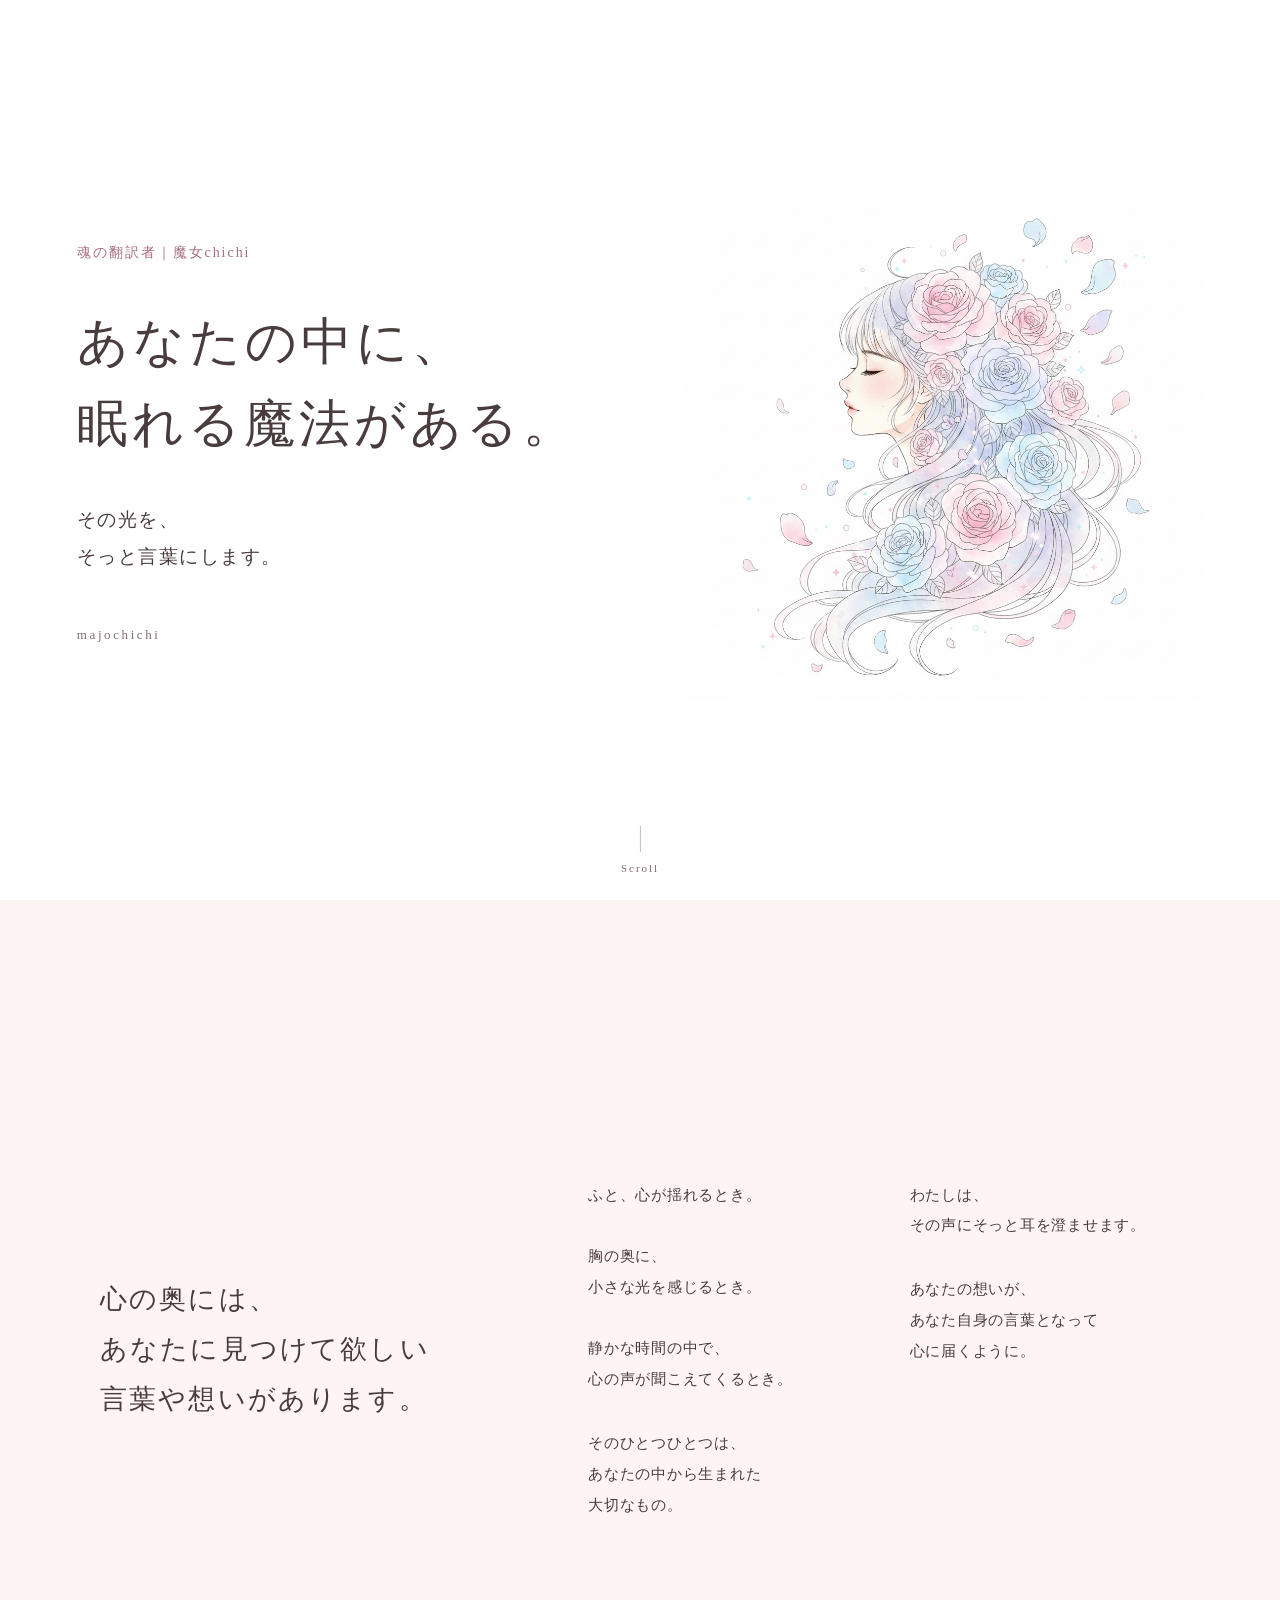
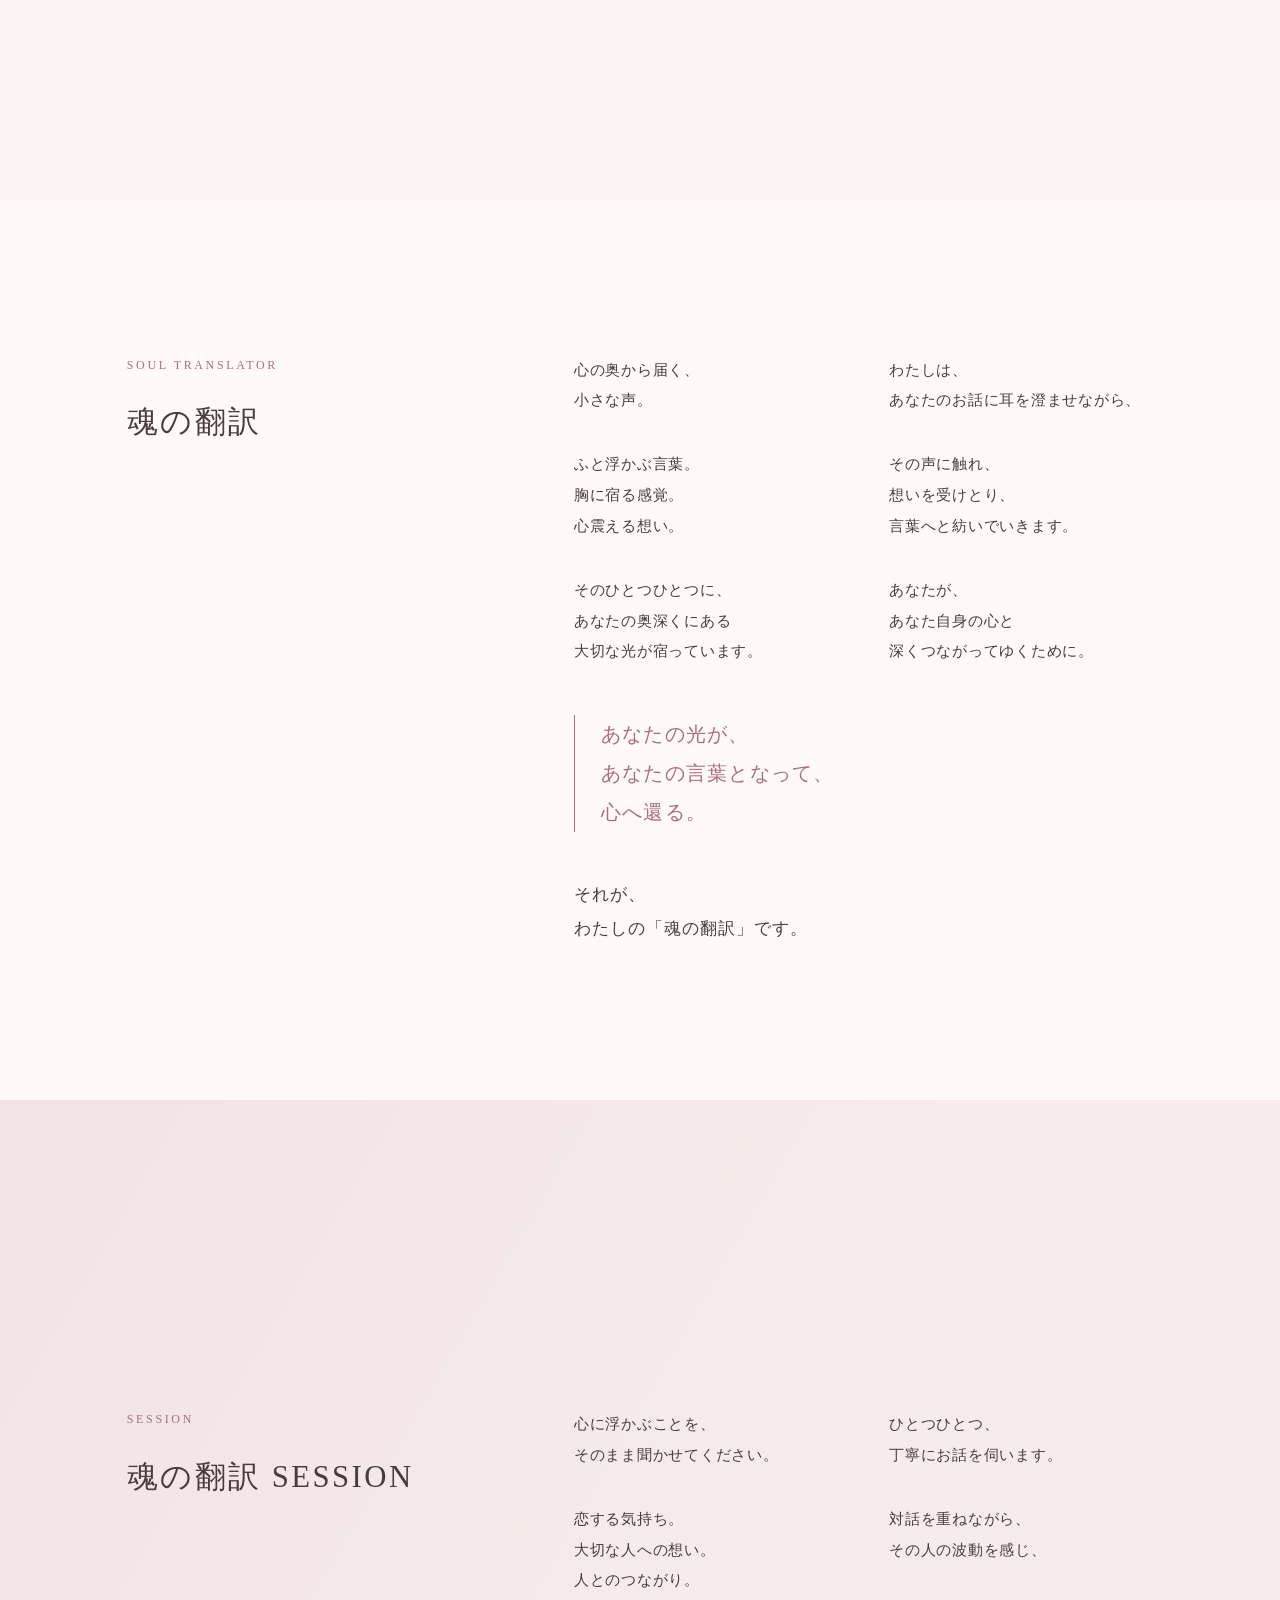
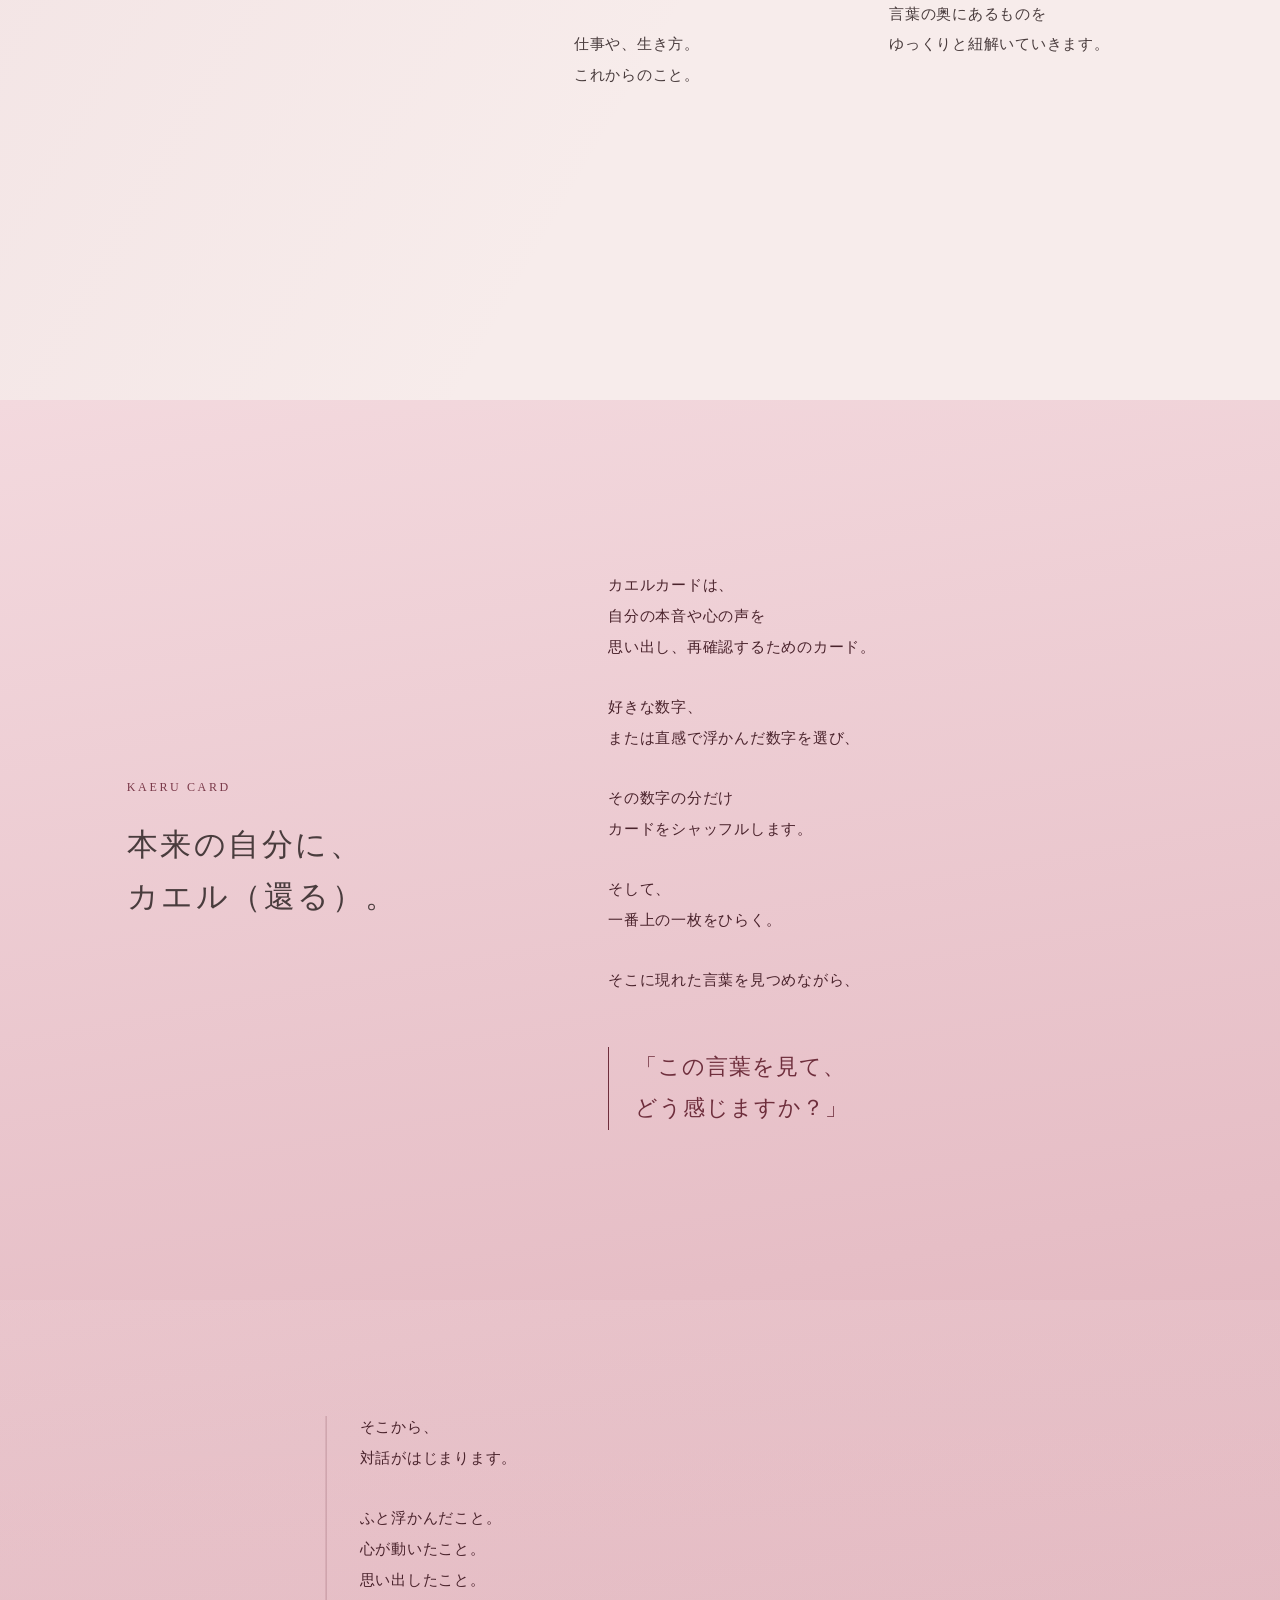
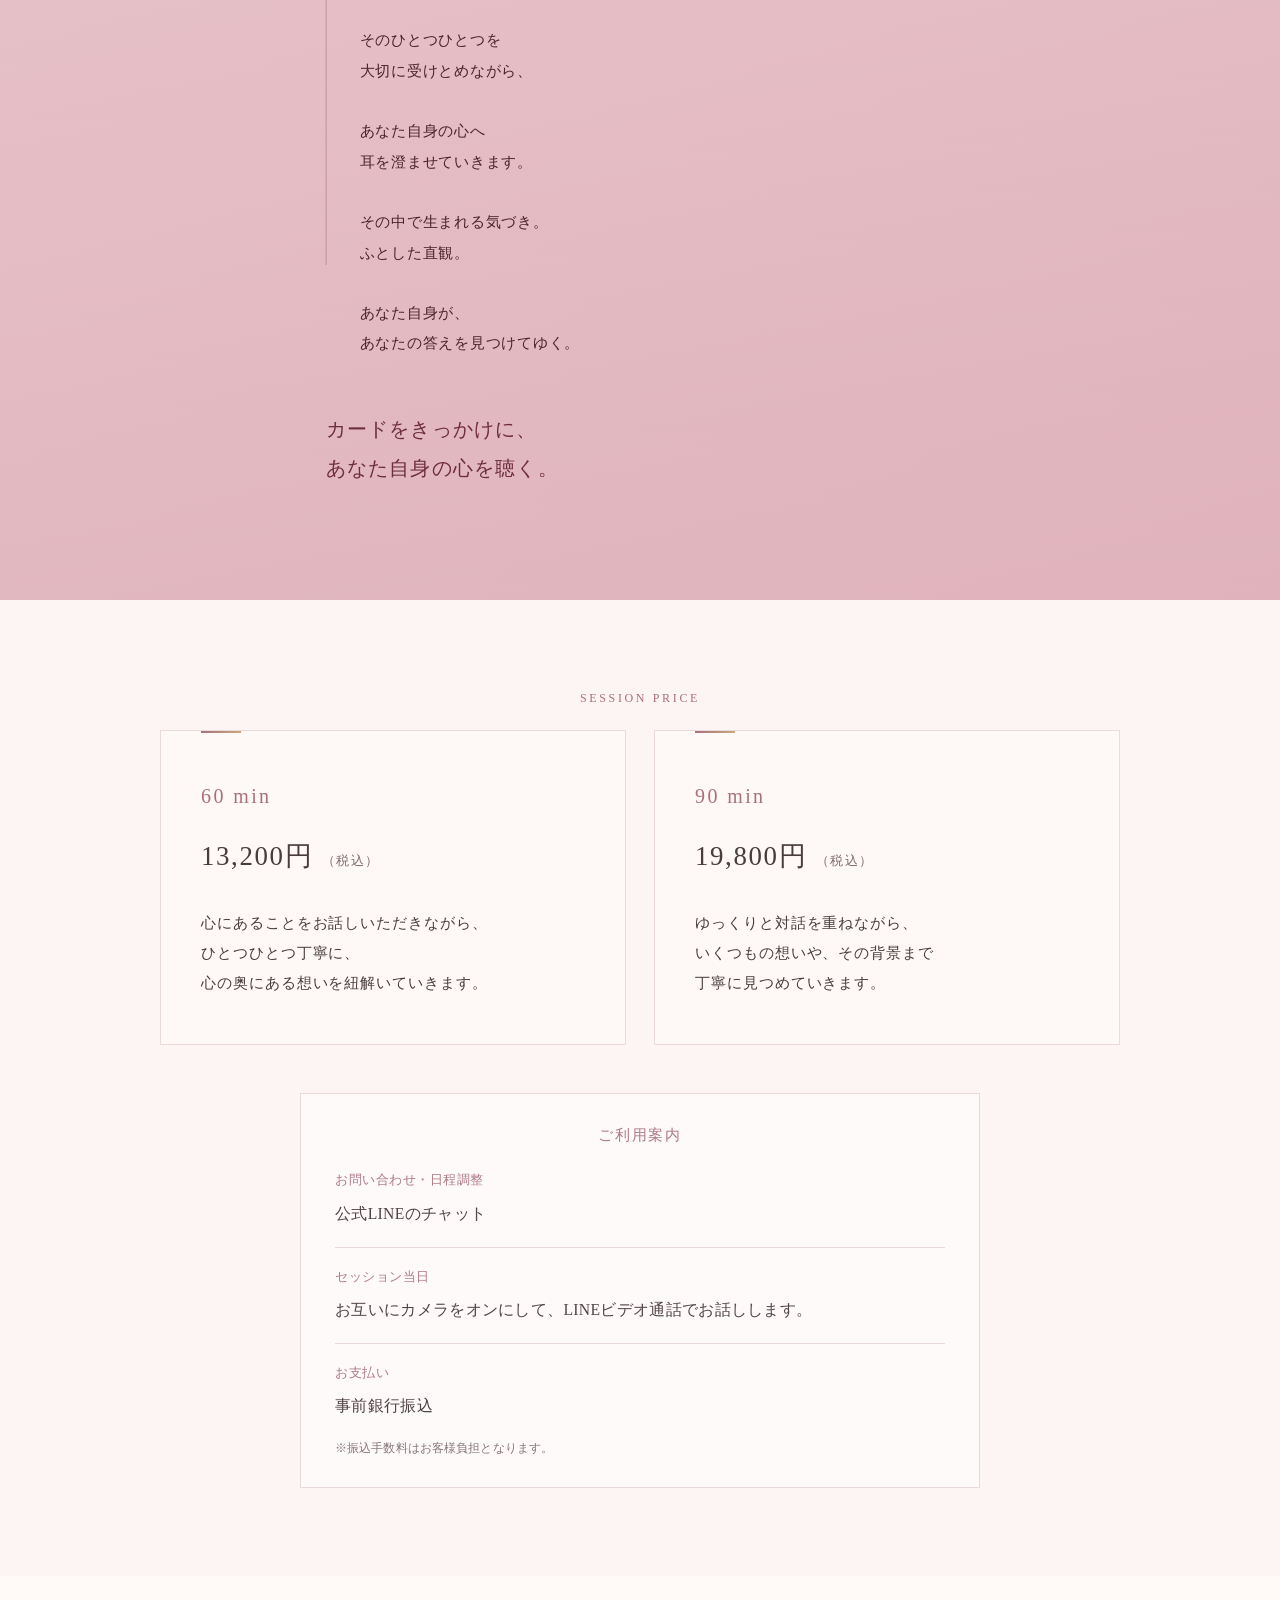
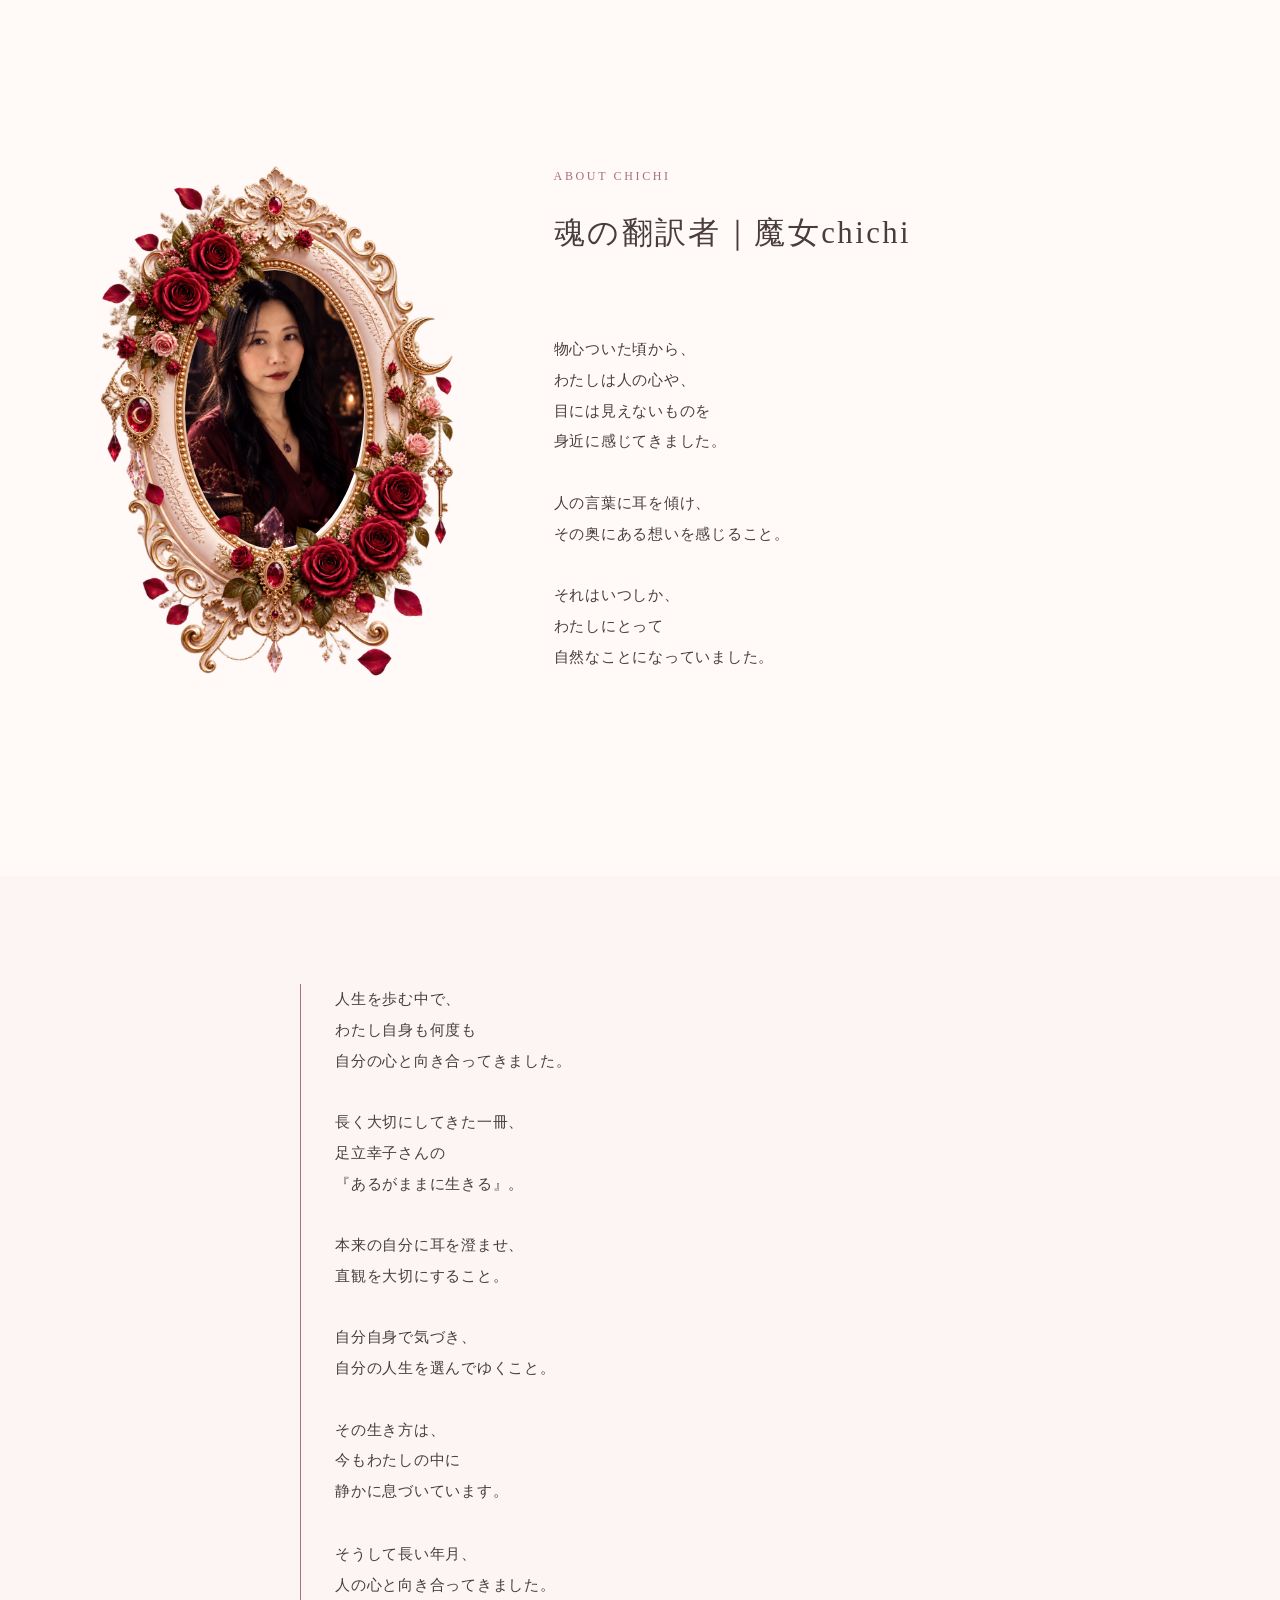
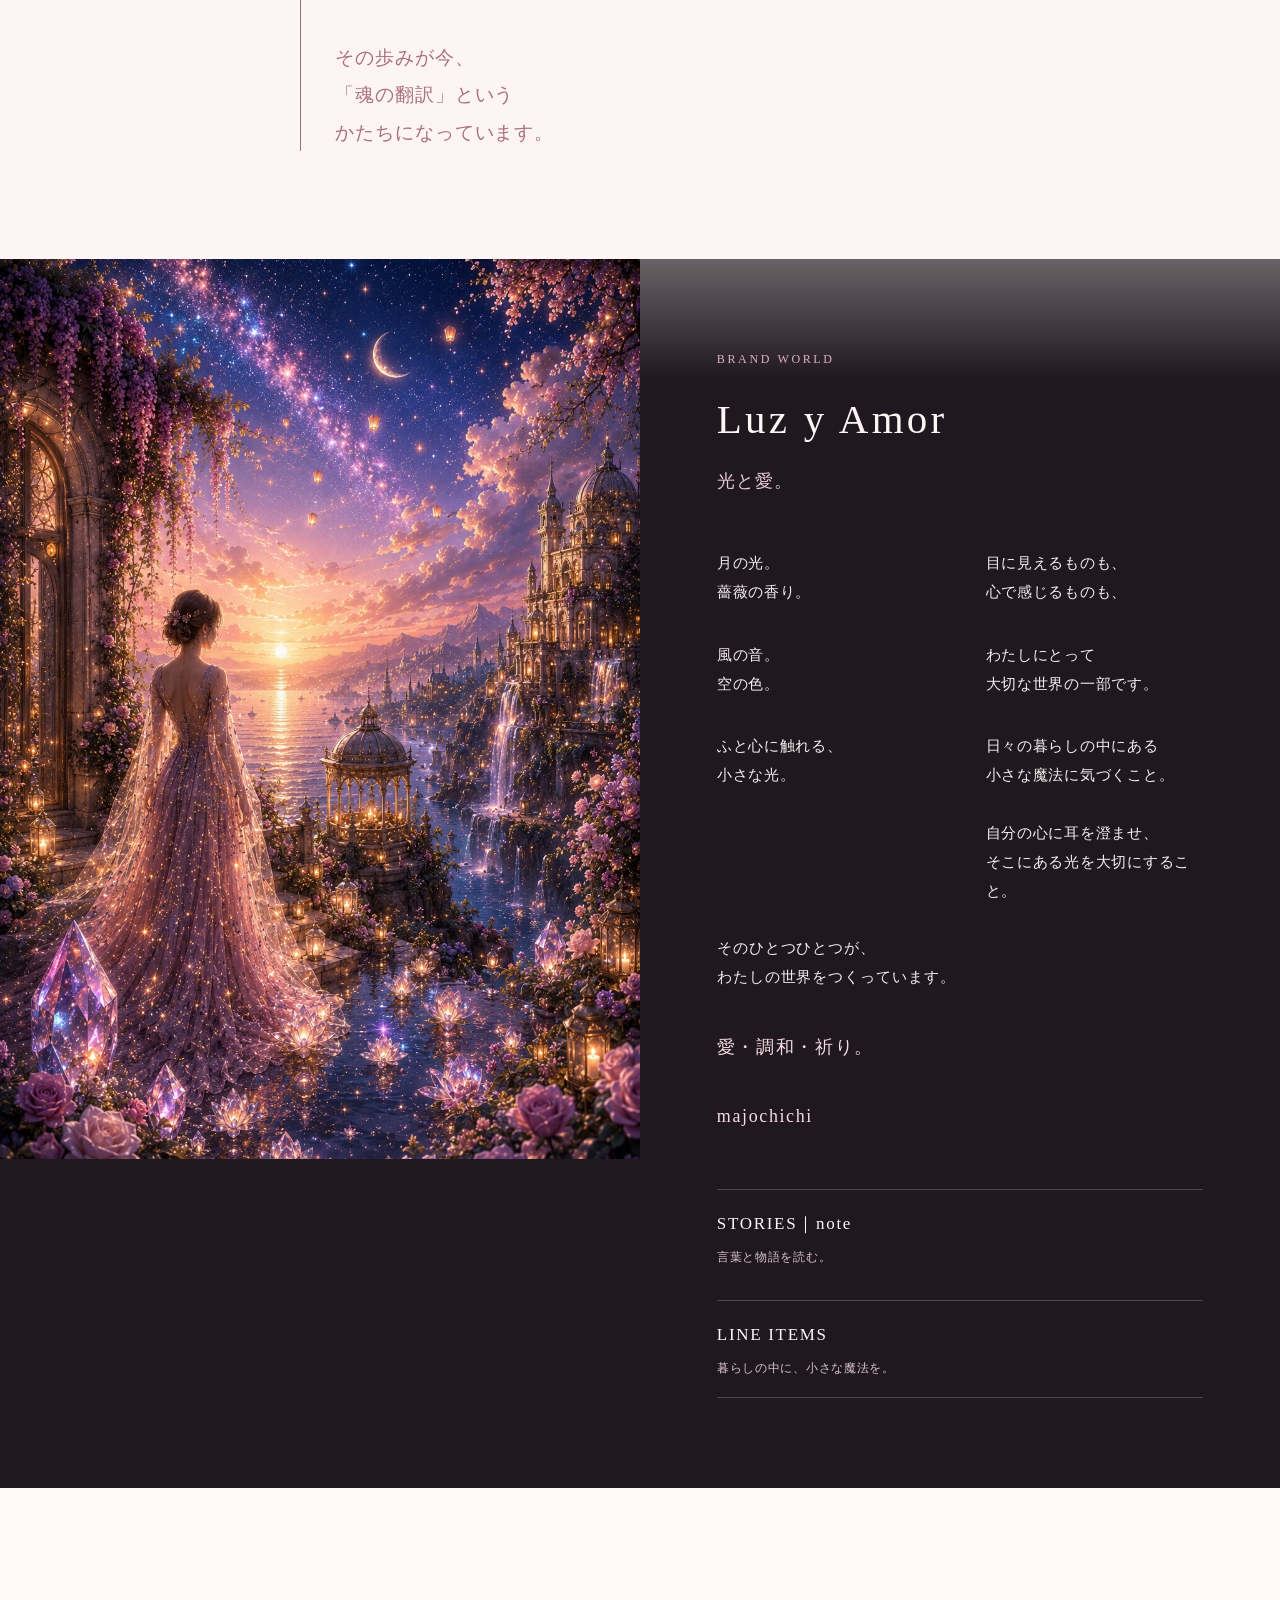
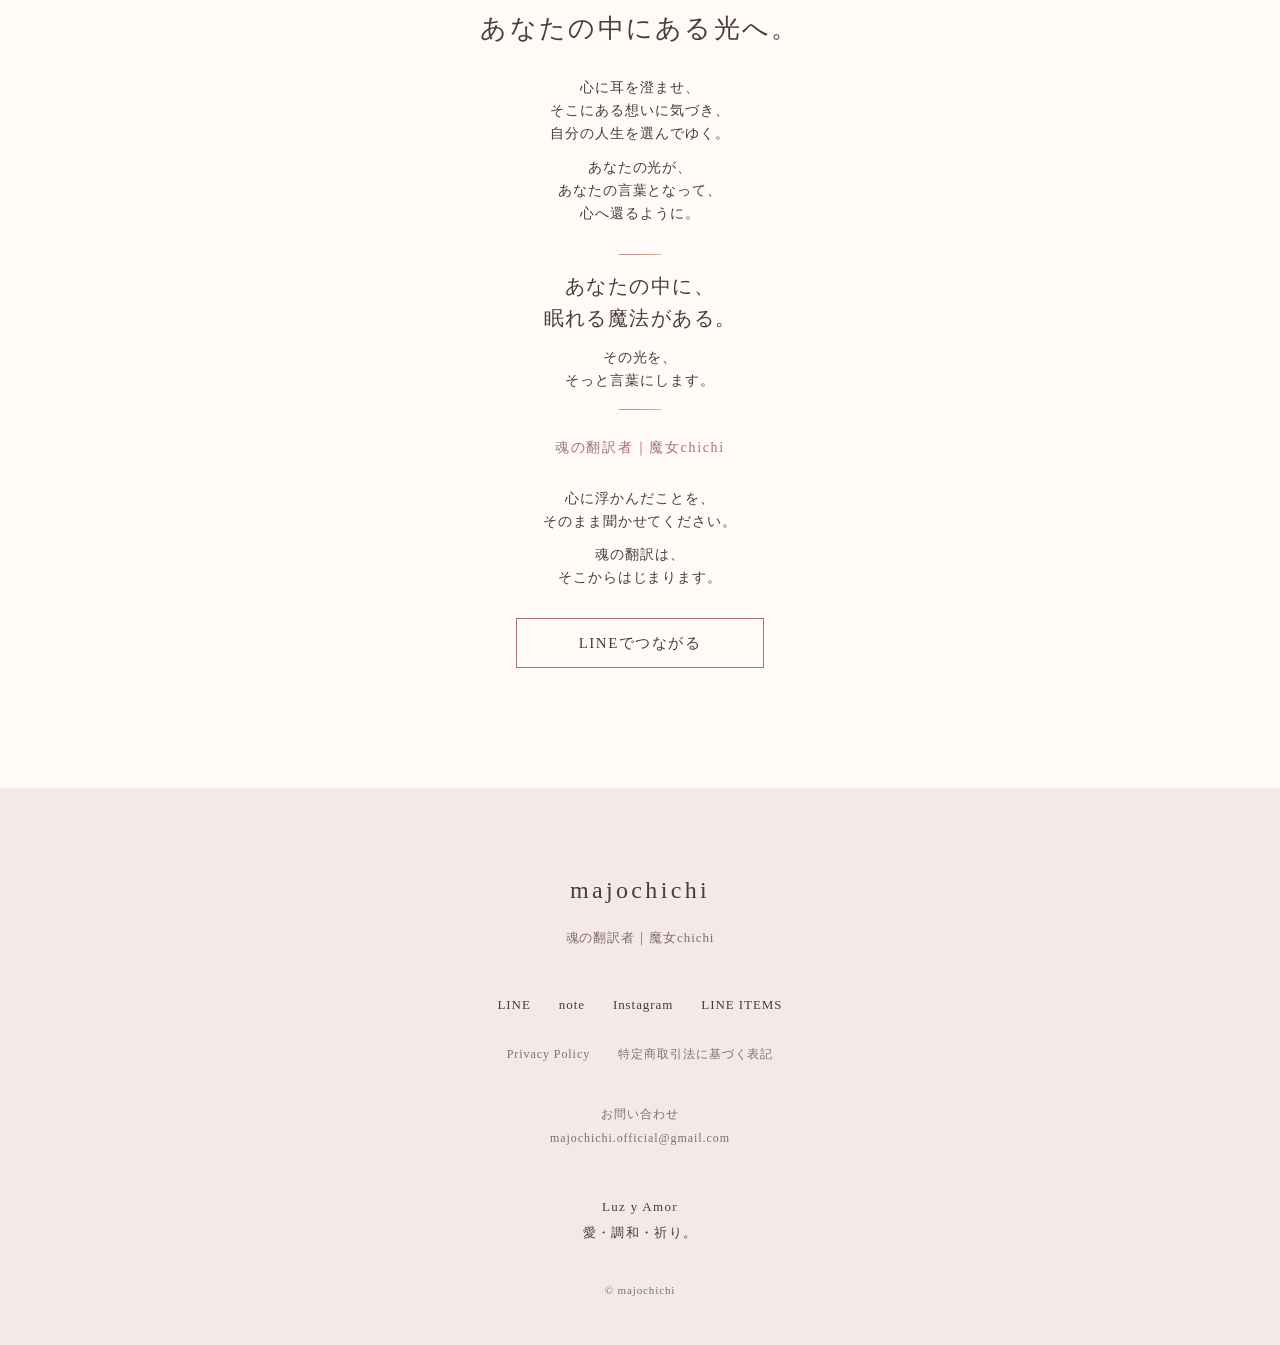
==== index.html @ d4f67515 "Rename index_mobile_linebreak.html to index.html" ====
<!DOCTYPE html>
<html lang="ja">
<head>
  <meta charset="UTF-8">
  <meta name="viewport" content="width=device-width, initial-scale=1.0">

  <link rel="stylesheet" href="style.css">
  <link rel="stylesheet" href="kaeru-fix.css">

  <title>魂の翻訳者｜魔女chichi｜majochichi</title>

  <meta
    name="description"
    content="あなたの中に、眠れる魔法がある。その光を、そっと言葉にします。魂の翻訳者｜魔女chichi"
  >
  <style>
    .keep-phrase { white-space: nowrap; }
    @media (max-width: 640px) {
      .keep-phrase { white-space: normal; }
    }

    /* SESSION PRICE: approved guidance layout (PC and mobile) */
    #session-price .session-info.session-guide {
      box-sizing: border-box;
      width: min(100%, 680px);
      margin: 48px auto 0;
      padding: 28px 34px;
      border: 1px solid #e9d9d8;
      background: rgba(255, 255, 255, 0.48);
      text-align: left;
    }
    #session-price .session-guide-title {
      margin: 0 0 22px;
      color: #ae7988;
      text-align: center;
      font-size: 0.95rem;
      font-weight: 500;
      letter-spacing: 0.12em;
      line-height: 1.7;
    }
    #session-price .session-guide-item {
      padding: 0 0 18px;
      margin: 0 0 18px;
      border-bottom: 1px solid #e9d9d8;
    }
    #session-price .session-guide-item:last-child {
      padding-bottom: 0;
      margin-bottom: 0;
      border-bottom: 0;
    }
    #session-price .session-guide-label {
      margin: 0 0 7px;
      color: #ae7988;
      font-size: 0.82rem;
      font-weight: 500;
      letter-spacing: 0.04em;
      line-height: 1.7;
    }
    #session-price .session-info.session-guide .session-guide-value {
      margin: 0;
      color: #514446;
      font-size: 0.98rem;
      letter-spacing: 0.02em;
      line-height: 1.9;
      overflow-wrap: anywhere;
    }
    #session-price .session-info.session-guide .session-note {
      margin: 7px 0 0;
      color: #89777b;
      font-size: 0.78rem;
      letter-spacing: 0.01em;
      line-height: 1.8;
      text-align: left;
    }
    #session-price .session-mobile-break { display: none; }

    @media (max-width: 640px) {
      #session-price .session-info.session-guide {
        width: 100%;
        margin-top: 32px;
        padding: 24px 20px;
      }
      #session-price .session-guide-title { margin-bottom: 18px; }
      #session-price .session-guide-item { padding-bottom: 15px; margin-bottom: 15px; }
      #session-price .session-info.session-guide .session-guide-value { font-size: 0.94rem; }
      #session-price .session-mobile-break { display: inline; }
    }
  </style>
</head>

<body>

  <main>

    <!-- FIRST VIEW -->
    <section id="first-view">

      <div class="first-view-inner">

        <div class="first-view-copy">

          <p class="first-view-role">
            魂の翻訳者｜魔女chichi
          </p>

          <h1>
            あなたの中に、<br>
            <span class="keep-line">眠れる魔法がある。</span>
          </h1>

          <p class="first-view-message">
            その光を、<br>
            そっと言葉にします。
          </p>

          <p class="first-view-signature">
            majochichi
          </p>

        </div>


        <div class="first-view-visual">

          <img
            src="assets/first-view.jpg"
            alt="薔薇と光に包まれ、静かに目を閉じる女性のイラスト"
          >

        </div>

      </div>

      <p class="first-view-scroll">
        <span class="scroll-line" aria-hidden="true"></span>
        Scroll
      </p>

    </section>


    <!-- MESSAGE -->
    <section id="message" class="message-section">

      <div class="petals" aria-hidden="true">
        <span class="light light--a" style="left:7%; top:66%; --w:5px; --h:5px; animation-duration:11s; animation-delay:0s; --drift-1:14px; --drift-2:-10px; --peak-opacity:0.35;"></span>
        <span class="light light--b" style="left:92%; top:60%; --w:6px; --h:6px; animation-duration:14s; animation-delay:5s; --drift-1:-16px; --drift-2:12px; --peak-opacity:0.4;"></span>
        <span class="light light--c" style="left:10%; top:73%; --w:4px; --h:4px; animation-duration:9.5s; animation-delay:8s; --drift-1:12px; --drift-2:-14px; --peak-opacity:0.3;"></span>
      </div>

      <div class="message-inner">

        <p class="message-lead">
          心の奥には、<br>
          あなたに見つけて欲しい<br>
          言葉や想いがあります。
        </p>

        <div class="content-columns">

          <div class="content-col">

            <p>
              ふと、心が揺れるとき。<br><br>
              胸の奥に、<br>
              小さな光を感じるとき。<br><br>
              静かな時間の中で、<br>
              心の声が聞こえてくるとき。
            </p>

            <p>
              そのひとつひとつは、<br>
              あなたの中から生まれた<br>
              大切なもの。
            </p>

          </div>

          <div class="content-col">

            <p>
              わたしは、<br>
              その声にそっと耳を澄ませます。
            </p>

            <p>
              あなたの想いが、<br>
              あなた自身の言葉となって<br>
              心に届くように。
            </p>

          </div>

        </div>

      </div>

    </section>


    <!-- SOUL TRANSLATOR -->
    <section
      id="soul-translator"
      class="soul-translator-section"
    >

      <div class="petals" aria-hidden="true">
        <span class="light light--b" style="left:6%; top:58%; --w:5px; --h:5px; animation-duration:12.5s; animation-delay:1s; --drift-1:13px; --drift-2:-11px; --peak-opacity:0.4;"></span>
        <span class="light light--c" style="left:94%; top:64%; --w:6px; --h:6px; animation-duration:15.5s; animation-delay:6s; --drift-1:-15px; --drift-2:10px; --peak-opacity:0.35;"></span>
        <span class="light light--a" style="left:50%; top:86%; --w:4px; --h:4px; animation-duration:10s; animation-delay:9s; --drift-1:10px; --drift-2:-13px; --peak-opacity:0.3;"></span>
      </div>

      <div class="section-split">

        <div class="section-meta">

          <p class="section-label">
            SOUL TRANSLATOR
          </p>

          <h2 class="section-title">
            魂の翻訳
          </h2>

        </div>

        <div class="section-content">

          <div class="content-columns">

            <div class="content-col">

              <p>
                心の奥から届く、<br>
                小さな声。
              </p>

              <p>
                ふと浮かぶ言葉。<br>
                胸に宿る感覚。<br>
                心震える想い。
              </p>

              <p>
                そのひとつひとつに、<br>
                あなたの奥深くにある<br>
                大切な光が宿っています。
              </p>

            </div>

            <div class="content-col">

              <p>
                わたしは、<br>
                <span class="keep-phrase">あなたのお話に耳を澄ませながら、</span>
              </p>

              <p>
                その声に触れ、<br>
                想いを受けとり、<br>
                言葉へと紡いでいきます。
              </p>

              <p>
                あなたが、<br>
                あなた自身の心と<br>
                深くつながってゆくために。
              </p>

            </div>

          </div>

          <p class="pull-quote soul-translator-key">
            あなたの光が、<br>
            あなたの言葉となって、<br>
            心へ還る。
          </p>

          <p class="soul-translator-ending">
            それが、<br>
            わたしの「魂の翻訳」です。
          </p>

        </div>

      </div>

    </section>


    <!-- SESSION -->
    <section id="session" class="session-section">

      <div class="section-split">

        <div class="section-meta">

          <p class="section-label">
            SESSION
          </p>

          <h2 class="section-title">
            魂の翻訳 SESSION
          </h2>

        </div>

        <div class="section-content">

          <div class="content-columns">

            <div class="content-col">

              <p>
                心に浮かぶことを、<br>
                そのまま聞かせてください。
              </p>

              <p>
                恋する気持ち。<br>
                大切な人への想い。<br>
                人とのつながり。
              </p>

              <p>
                仕事や、生き方。<br>
                これからのこと。
              </p>

            </div>

            <div class="content-col">

              <p>
                ひとつひとつ、<br>
                丁寧にお話を伺います。
              </p>

              <p>
                対話を重ねながら、<br>
                その人の波動を感じ、
              </p>

              <p>
                言葉の奥にあるものを<br>
                ゆっくりと紐解いていきます。
              </p>

            </div>

          </div>

        </div>

      </div>

    </section>


    <!-- KAERU CARD -->
    <section id="kaeru-card" class="kaeru-card-section kaeru-card-two-screen">

      <!-- SCREEN 1 -->
      <div class="kaeru-screen kaeru-screen-intro">
        <div class="kaeru-screen-inner">

          <div class="kaeru-screen-meta">
            <p class="section-label">KAERU CARD</p>

            <h2 class="section-title">
              本来の自分に、<br>
              カエル（還る）。
            </h2>
          </div>

          <div class="kaeru-screen-content">
            <div class="kaeru-reading-block">
              <p>
                カエルカードは、<br>
                自分の本音や心の声を<br>
                思い出し、再確認するためのカード。
              </p>

              <p>
                好きな数字、<br>
                または直感で浮かんだ数字を選び、
              </p>

              <p>
                その数字の分だけ<br>
                カードをシャッフルします。
              </p>

              <p>
                そして、<br>
                一番上の一枚をひらく。
              </p>

              <p>
                そこに現れた言葉を見つめながら、
              </p>
            </div>

            <p class="pull-quote kaeru-question">
              「この言葉を見て、<br>
              どう感じますか？」
            </p>
          </div>

        </div>
      </div>

      <!-- SCREEN 2 -->
      <div class="kaeru-screen kaeru-screen-dialogue">
        <div class="kaeru-dialogue-inner">

          <div class="kaeru-reading-block">
            <p>
              そこから、<br>
              対話がはじまります。
            </p>

            <p>
              ふと浮かんだこと。<br>
              心が動いたこと。<br>
              思い出したこと。
            </p>

            <p>
              そのひとつひとつを<br>
              大切に受けとめながら、
            </p>

            <p>
              あなた自身の心へ<br>
              耳を澄ませていきます。
            </p>

            <p>
              その中で生まれる気づき。<br>
              ふとした直観。
            </p>

            <p>
              あなた自身が、<br>
              あなたの答えを見つけてゆく。
            </p>
          </div>

          <p class="kaeru-ending">
            カードをきっかけに、<br>
            あなた自身の心を聴く。
          </p>

        </div>
      </div>

    </section>


    <!-- SESSION PRICE -->
    <section
      id="session-price"
      class="session-price-section"
    >

      <div class="session-price-inner">

        <p class="section-label">
          SESSION PRICE
        </p>

        <div class="session-price-grid">

          <div class="price-card">

            <h3>
              60 min
            </h3>

            <p class="price">
              13,200円
              <span>（税込）</span>
            </p>

            <p>
              心にあることをお話しいただきながら、<br>
              ひとつひとつ丁寧に、<br>
              心の奥にある想いを紐解いていきます。
            </p>

          </div>


          <div class="price-card">

            <h3>
              90 min
            </h3>

            <p class="price">
              19,800円
              <span>（税込）</span>
            </p>

            <p>
              ゆっくりと対話を重ねながら、<br>
              いくつもの想いや、その背景まで<br>
              丁寧に見つめていきます。
            </p>

          </div>

        </div>


        <div class="session-info session-guide" aria-label="ご利用案内">
          <h3 class="session-guide-title">ご利用案内</h3>

          <div class="session-guide-item">
            <p class="session-guide-label">お問い合わせ・日程調整</p>
            <p class="session-guide-value">公式LINEのチャット</p>
          </div>

          <div class="session-guide-item">
            <p class="session-guide-label">セッション当日</p>
            <p class="session-guide-value">お互いにカメラをオンにして、<br class="session-mobile-break">LINEビデオ通話でお話しします。</p>
          </div>

          <div class="session-guide-item">
            <p class="session-guide-label">お支払い</p>
            <p class="session-guide-value">事前銀行振込</p>
            <p class="session-note">※振込手数料はお客様負担となります。</p>
          </div>
        </div>

      </div>

    </section>


    <!-- ABOUT CHICHI -->
    <section
      id="about-chichi"
      class="about-chichi-section"
    >

      <div class="about-chichi-screen about-chichi-screen-portrait">

        <div class="about-chichi-inner">

          <div class="about-chichi-meta">

            <p class="section-label">
              ABOUT CHICHI
            </p>

            <h2 class="section-title">
              魂の翻訳者｜魔女chichi
            </h2>

          </div>


          <div class="about-chichi-visual">

            <div class="about-chichi-portrait">
              <img
                src="assets/about-chichi.png"
                alt="魂の翻訳者｜魔女chichi"
              >
            </div>

            <img
              class="about-chichi-frame"
              src="assets/about-frame.png"
              alt=""
              aria-hidden="true"
            >

          </div>


          <div class="about-chichi-body about-chichi-intro">

            <p>
              物心ついた頃から、<br>
              わたしは人の心や、<br>
              目には見えないものを<br>
              身近に感じてきました。<br><br>
              人の言葉に耳を傾け、<br>
              その奥にある想いを感じること。<br><br>
              それはいつしか、<br>
              わたしにとって<br>
              自然なことになっていました。
            </p>

          </div>

        </div>

      </div>


      <div class="about-chichi-screen about-chichi-screen-philosophy">

        <div class="petals" aria-hidden="true">
          <span class="petal petal--a" style="left:16%; top:-6%; --w:13px; --h:17px; animation-duration:14s; animation-delay:0s; --drift-1:28px; --drift-2:-18px; --drift-3:22px; --rot-1:25deg; --rot-2:-15deg; --rot-3:40deg; --peak-opacity:0.5;"><span class="petal-shape"></span></span>
          <span class="petal petal--b" style="left:78%; top:-9%; --w:19px; --h:24px; animation-duration:21s; animation-delay:6s; --drift-1:-32px; --drift-2:26px; --drift-3:-28px; --rot-1:-30deg; --rot-2:18deg; --rot-3:-50deg; --peak-opacity:0.45;"><span class="petal-shape"></span></span>
          <span class="petal petal--c" style="left:48%; top:-7%; --w:16px; --h:20px; animation-duration:18s; animation-delay:10s; --drift-1:24px; --drift-2:-20px; --drift-3:26px; --rot-1:20deg; --rot-2:-35deg; --rot-3:55deg; --peak-opacity:0.55;"><span class="petal-shape"></span></span>
          <span class="petal petal--a" style="left:30%; top:-10%; --w:25px; --h:31px; animation-duration:24s; animation-delay:3s; --drift-1:-40px; --drift-2:30px; --drift-3:-35px; --rot-1:-25deg; --rot-2:20deg; --rot-3:-60deg; --peak-opacity:0.4;"><span class="petal-shape"></span></span>
        </div>

        <div class="about-chichi-philosophy-inner">

          <div class="about-chichi-body about-chichi-philosophy">

            <p>
              人生を歩む中で、<br>
              わたし自身も何度も<br>
              自分の心と向き合ってきました。<br><br>
              長く大切にしてきた一冊、<br>
              足立幸子さんの<br>
              『あるがままに生きる』。<br><br>
              本来の自分に耳を澄ませ、<br>
              直観を大切にすること。<br><br>
              自分自身で気づき、<br>
              自分の人生を選んでゆくこと。<br><br>
              その生き方は、<br>
              今もわたしの中に<br>
              静かに息づいています。
            </p>

            <p>
              そうして長い年月、<br>
              人の心と向き合ってきました。
            </p>

          </div>

          <p class="about-chichi-ending">
            その歩みが今、<br>
            「魂の翻訳」という<br>
            かたちになっています。
          </p>

        </div>

      </div>

    </section>


    <!-- BRAND WORLD -->
    <section
      id="brand-world"
      class="brand-world-section"
    >

      <div class="brand-world-inner">

        <div class="brand-world-visual">

          <img
            src="assets/brand-world.jpg"
            alt="月と薔薇と光に包まれたmajochichiの世界"
          >

        </div>


        <div class="brand-world-copy">

          <p class="section-label">
            BRAND WORLD
          </p>

          <h2 class="brand-world-title">
            Luz y Amor
          </h2>

          <p class="brand-world-lead">
            光と愛。
          </p>

          <div class="content-columns brand-world-columns">

            <div class="content-col">

              <p>
                月の光。<br>
                薔薇の香り。
              </p>

              <p>
                風の音。<br>
                空の色。
              </p>

              <p>
                ふと心に触れる、<br>
                小さな光。
              </p>

            </div>

            <div class="content-col">

              <p>
                目に見えるものも、<br>
                心で感じるものも、
              </p>

              <p>
                わたしにとって<br>
                大切な世界の一部です。
              </p>

              <p>
                日々の暮らしの中にある<br>
                小さな魔法に気づくこと。<br><br>
                自分の心に耳を澄ませ、<br>
                そこにある光を大切にすること。
              </p>

            </div>

          </div>

          <p class="brand-world-body-tail">
            そのひとつひとつが、<br>
            わたしの世界をつくっています。
          </p>

          <p class="brand-world-ending">
            愛・調和・祈り。<br><br>
            majochichi
          </p>


          <div class="brand-world-links">

            
              <a
              href="https://note.com/majochichi"
              target="_blank"
              rel="noopener noreferrer"
            >
              <span>
                STORIES｜note
              </span>

              <small>
                言葉と物語を読む。
              </small>
            </a>


            
              <a
              href="https://line.me/S/shop/sticker/author/6569185"
              target="_blank"
              rel="noopener noreferrer"
            >
              <span>
                LINE ITEMS
              </span>

              <small>
                暮らしの中に、小さな魔法を。
              </small>
            </a>

          </div>

        </div>

      </div>

    </section>


    <!-- FINAL MESSAGE -->
    <section
      id="final-message"
      class="final-message-section"
    >

      <div class="petals" aria-hidden="true">
        <span class="light light--a" style="left:10%; top:70%; --w:6px; --h:6px; animation-duration:10s; animation-delay:0s; --drift-1:15px; --drift-2:-12px; --peak-opacity:0.45;"></span>
        <span class="light light--c" style="left:90%; top:66%; --w:5px; --h:5px; animation-duration:13s; animation-delay:4s; --drift-1:-14px; --drift-2:11px; --peak-opacity:0.4;"></span>
        <span class="light light--b" style="left:18%; top:78%; --w:7px; --h:7px; animation-duration:15.5s; animation-delay:8s; --drift-1:16px; --drift-2:-13px; --peak-opacity:0.5;"></span>
        <span class="light light--a" style="left:82%; top:74%; --w:4px; --h:4px; animation-duration:9s; animation-delay:2s; --drift-1:-11px; --drift-2:14px; --peak-opacity:0.35;"></span>
        <span class="light light--c" style="left:50%; top:84%; --w:9px; --h:9px; animation-duration:16s; animation-delay:11s; --drift-1:12px; --drift-2:-15px; --peak-opacity:0.4;"></span>
      </div>

      <div class="final-message-inner">

        <h2>
          あなたの中にある光へ。
        </h2>

        <div class="final-message-lead">

          <p>
            心に耳を澄ませ、<br>
            そこにある想いに気づき、<br>
            自分の人生を選んでゆく。
          </p>

          <p>
            あなたの光が、<br>
            あなたの言葉となって、<br>
            心へ還るように。
          </p>

        </div>

        <div class="final-message-core">

          <span class="final-message-divider" aria-hidden="true"></span>

          <p class="final-message-key">
            あなたの中に、<br>
            眠れる魔法がある。
          </p>

          <p class="final-message-sub">
            その光を、<br>
            そっと言葉にします。
          </p>

          <span class="final-message-divider" aria-hidden="true"></span>

        </div>

        <p class="final-message-role">
          魂の翻訳者｜魔女chichi
        </p>

        <div class="final-message-invite">

          <p>
            心に浮かんだことを、<br>
            そのまま聞かせてください。
          </p>

          <p>
            魂の翻訳は、<br>
            そこからはじまります。
          </p>

        </div>

        
          <a
          class="line-cta"
          href="https://lin.ee/QZUK7N4"
          target="_blank"
          rel="noopener noreferrer"
        >
          LINEでつながる
        </a>

      </div>

    </section>

  </main>


  <!-- FOOTER -->
  <footer class="site-footer">

    <div class="site-footer-inner">

      <p class="site-footer-brand">
        majochichi
      </p>

      <p class="site-footer-role">
        魂の翻訳者｜魔女chichi
      </p>


      <nav
        class="site-footer-links"
        aria-label="外部リンク"
      >

        
          <a
          href="https://lin.ee/QZUK7N4"
          target="_blank"
          rel="noopener noreferrer"
        >
          LINE
        </a>

        
          <a
          href="https://note.com/majochichi"
          target="_blank"
          rel="noopener noreferrer"
        >
          note
        </a>

        
          <a
          href="https://www.instagram.com/majochichi_official/"
          target="_blank"
          rel="noopener noreferrer"
        >
          Instagram
        </a>

        
          <a
          href="https://line.me/S/shop/sticker/author/6569185"
          target="_blank"
          rel="noopener noreferrer"
        >
          LINE ITEMS
        </a>

      </nav>


      <nav
        class="site-footer-legal"
        aria-label="法務情報"
      >

        <a href="privacy.html">
          Privacy Policy
        </a>

        <a href="tokusho.html">
          特定商取引法に基づく表記
        </a>

      </nav>


      <p class="site-footer-contact">
        お問い合わせ<br>

        <a href="mailto:majochichi.official@gmail.com">
          majochichi.official@gmail.com
        </a>
      </p>


      <p class="site-footer-motto">
        Luz y Amor<br>
        愛・調和・祈り。
      </p>

      <p class="site-footer-copyright">
        © majochichi
      </p>

    </div>

  </footer>

</body>
</html>
---- style.css ----
:root {
  --color-bg: #fffaf8;
  --color-bg-soft: #fdf5f3;
  --color-bg-deep: #f7eceb;
  --color-bg-blush: #f6e3e6;
  --color-bordeaux-bg-a: #f3d9de;
  --color-bordeaux-bg-b: #d9a3ae;
  --color-bordeaux-text: #4a232c;
  --color-text: #493c3d;
  --color-sub: #806d70;
  --color-rose: #a96f7d;
  --color-rose-soft: #c790a0;
  --color-gold: #c9ab7e;
  --color-line: rgba(169, 111, 125, 0.22);

  --font-jp: "Yu Mincho", "YuMincho", "Hiragino Mincho ProN",
    "Hiragino Mincho Pro", "Noto Serif JP", serif;

  --edge-pc: clamp(48px, 6vw, 96px);
  --petal-scale: 1;
  --light-scale: 1;
}


/* =========================
   BASE
========================= */

*,
*::before,
*::after {
  box-sizing: border-box;
}

html {
  scroll-behavior: smooth;
}

body {
  margin: 0;
  background: var(--color-bg);
  color: var(--color-text);
  font-family: var(--font-jp);
  font-size: 17px;
  line-height: 1.9;
  letter-spacing: 0.055em;
  -webkit-font-smoothing: antialiased;
}

main {
  overflow-x: clip;
}

img {
  max-width: 100%;
}

a {
  color: inherit;
}

a:focus-visible,
button:focus-visible {
  outline: 2px solid var(--color-rose);
  outline-offset: 3px;
}


/* =========================
   COMMON SECTION
========================= */

section {
  position: relative;
}

.section-label {
  margin: 0 0 20px;
  color: var(--color-rose);
  font-size: 12px;
  line-height: 1.8;
  letter-spacing: 0.22em;
}

.section-title {
  margin: 0 0 clamp(28px, 3vw, 40px);
  color: var(--color-text);
  font-size: clamp(26px, 2.4vw, 34px);
  font-weight: 500;
  line-height: 1.7;
  letter-spacing: 0.08em;
}

/* label + heading on the left, body content on the right —
   used by SOUL TRANSLATOR / SESSION / KAERU CARD so PC layouts
   use width instead of stacking everything down the page */
.section-split {
  width: min(1180px, 100%);
  margin: 0 auto;
  padding: clamp(88px, 9vh, 140px) var(--edge-pc);

  display: grid;
  grid-template-columns: minmax(220px, 0.78fr) minmax(0, 1.22fr);
  gap: clamp(48px, 6vw, 96px);
  align-items: start;
}

.section-meta {
  position: sticky;
  top: clamp(88px, 9vh, 140px);
}

.section-content {
  min-width: 0;
}

/* short paragraphs grouped side by side instead of stacked
   the whole way down — this is the "2〜3 blocks" grouping */
.content-columns {
  display: grid;
  grid-template-columns: repeat(2, minmax(0, 1fr));
  gap: 0 clamp(32px, 4vw, 56px);
  margin: 0 0 clamp(32px, 4vw, 48px);
}

.content-columns:last-child {
  margin-bottom: 0;
}

.content-col p {
  margin: 0 0 clamp(24px, 2.6vw, 34px);
  font-size: clamp(15px, 1.05vw, 17px);
  line-height: 2.05;
  letter-spacing: 0.05em;
}

.content-col p:last-child {
  margin-bottom: 0;
}

.pull-quote {
  margin: clamp(28px, 3.2vw, 44px) 0;
  padding-left: 26px;
  border-left: 1px solid var(--color-rose);
  color: var(--color-rose);
  font-size: clamp(18px, 1.5vw, 22px);
  line-height: 1.85;
}


/* Rose petals — ABOUT CHICHI screen 2 only.
   Falls top-to-bottom with gentle horizontal drift and subtle rotation.
   Size, drift, rotation and opacity are controlled by custom properties
   defined on each individual petal element. */
.petals {
  position: absolute;
  inset: 0;
  z-index: 0;
  overflow: hidden;
  pointer-events: none;
}

.petal {
  position: absolute;
  width: calc(var(--w, 16px) * var(--petal-scale, 1));
  height: calc(var(--h, 20px) * var(--petal-scale, 1));
  opacity: 0;
  animation-name: petal-fall;
  animation-timing-function: ease-in-out;
  animation-iteration-count: infinite;
  will-change: transform, opacity;
  pointer-events: none;
}

/* the shape lives on an inner element so the outer element is free
   to rotate/translate for motion without disturbing the petal's
   own asymmetric silhouette */
.petal-shape {
  display: block;
  width: 100%;
  height: 100%;
  border-radius: 6% 94% 68% 32% / 62% 46% 84% 38%;
  transform: skew(-7deg, 3deg);
}

.petal--a .petal-shape {
  background: linear-gradient(150deg, #e9cdd2, #c98f9b);
}

.petal--b .petal-shape {
  background: linear-gradient(150deg, #ddb1ba, #a96f7d);
}

.petal--c .petal-shape {
  background: linear-gradient(150deg, #c98f9b, #a96f7d);
}

@keyframes petal-fall {
  0% {
    transform: translate(0, 0) rotate(0deg);
    opacity: 0;
  }
  10% {
    opacity: var(--peak-opacity, 0.5);
  }
  30% {
    transform: translate(var(--drift-1, 30px), 26vh) rotate(var(--rot-1, 25deg));
  }
  55% {
    transform: translate(var(--drift-2, -22px), 52vh) rotate(var(--rot-2, -18deg));
    opacity: var(--peak-opacity, 0.5);
  }
  80% {
    transform: translate(var(--drift-3, 24px), 78vh) rotate(var(--rot-3, 45deg));
    opacity: 0.18;
  }
  100% {
    transform: translate(var(--drift-3, 24px), 100vh) rotate(var(--rot-3, 45deg));
    opacity: 0;
  }
}

/* light particles — MESSAGE / SOUL TRANSLATOR / FINAL MESSAGE only.
   Rises bottom-to-top (the opposite of the petals' gravity), soft
   blurred circles rather than sparkles, breathing in and out rather
   than blinking. */
.light {
  position: absolute;
  width: calc(var(--w, 5px) * var(--light-scale, 1));
  height: calc(var(--h, 5px) * var(--light-scale, 1));
  border-radius: 50%;
  opacity: 0;
  filter: blur(0.4px);
  animation-name: light-float;
  animation-timing-function: ease-in-out;
  animation-iteration-count: infinite;
  will-change: transform, opacity;
  pointer-events: none;
}

.light--a {
  background: radial-gradient(circle, rgba(255, 248, 238, 0.95), rgba(255, 248, 238, 0));
  box-shadow: 0 0 6px 2px rgba(255, 248, 238, 0.35);
}

.light--b {
  background: radial-gradient(circle, rgba(214, 185, 140, 0.9), rgba(214, 185, 140, 0));
  box-shadow: 0 0 6px 2px rgba(214, 185, 140, 0.3);
}

.light--c {
  background: radial-gradient(circle, rgba(231, 197, 203, 0.9), rgba(231, 197, 203, 0));
  box-shadow: 0 0 6px 2px rgba(231, 197, 203, 0.3);
}

@keyframes light-float {
  0% {
    transform: translate(0, 0) scale(0.8);
    opacity: 0;
  }
  20% {
    opacity: var(--peak-opacity, 0.4);
  }
  50% {
    transform: translate(var(--drift-1, 14px), -9vh) scale(1);
    opacity: var(--peak-opacity, 0.4);
  }
  80% {
    transform: translate(var(--drift-2, -12px), -16vh) scale(0.85);
    opacity: 0.15;
  }
  100% {
    transform: translate(var(--drift-2, -12px), -20vh) scale(0.8);
    opacity: 0;
  }
}


/* =========================
   FIRST VIEW
========================= */

#first-view {
  min-height: 100svh;
  display: flex;
  align-items: center;
  padding: 72px var(--edge-pc) 86px;
  background: #fff;
  overflow: hidden;
}

.first-view-inner {
  position: relative;
  z-index: 1;
  width: min(1180px, 100%);
  margin: 0 auto;

  display: grid;
  grid-template-columns: minmax(0, 1fr) minmax(420px, 1fr);
  align-items: center;
  gap: clamp(40px, 7vw, 100px);
}

.first-view-copy {
  position: relative;
  z-index: 2;
}

.keep-line {
  white-space: nowrap;
}

.first-view-role {
  margin: 0 0 36px;
  color: var(--color-rose);
  font-size: 14px;
  line-height: 1.8;
  letter-spacing: 0.14em;
}

#first-view h1 {
  margin: 0;
  font-size: clamp(38px, 4vw, 56px);
  font-weight: 500;
  line-height: 1.6;
  letter-spacing: 0.08em;
}

.first-view-message {
  margin: 36px 0 0;
  font-size: 19px;
  line-height: 1.95;
  letter-spacing: 0.08em;
}

.first-view-signature {
  margin: 48px 0 0;
  color: var(--color-sub);
  font-size: 13px;
  line-height: 1.8;
  letter-spacing: 0.2em;
}

.first-view-visual {
  display: flex;
  align-items: center;
  justify-content: center;
  min-width: 0;
}

.first-view-visual img {
  display: block;
  width: 100%;
  max-width: 560px;
  height: auto;
  object-fit: contain;
  mix-blend-mode: multiply;
}

.first-view-scroll {
  position: absolute;
  left: 50%;
  bottom: 24px;
  z-index: 1;
  margin: 0;
  transform: translateX(-50%);

  display: flex;
  flex-direction: column;
  align-items: center;
  gap: 8px;

  color: var(--color-sub);
  font-size: 11px;
  line-height: 1.5;
  letter-spacing: 0.18em;
  white-space: nowrap;
}

.scroll-line {
  width: 1px;
  height: 26px;
  background: var(--color-rose);
  opacity: 0.5;
  animation: scroll-breathe 2.6s ease-in-out infinite;
}

@keyframes scroll-breathe {
  0%, 100% { opacity: 0.15; transform: scaleY(0.7); }
  50% { opacity: 0.6; transform: scaleY(1); }
}


/* =========================
   MESSAGE
========================= */

.message-section {
  min-height: 100svh;
  display: flex;
  align-items: center;
  padding: clamp(88px, 9vh, 130px) var(--edge-pc);
  background: var(--color-bg-soft);
}

.message-inner {
  position: relative;
  z-index: 1;
  width: min(1080px, 100%);
  margin: 0 auto;

  display: grid;
  grid-template-columns: minmax(260px, 0.82fr) minmax(0, 1.18fr);
  gap: clamp(48px, 6vw, 90px);
  align-items: center;
}

.message-lead {
  margin: 0;
  color: var(--color-text);
  font-size: clamp(24px, 2.1vw, 30px);
  font-weight: 500;
  line-height: 1.85;
  letter-spacing: 0.08em;
}

.message-inner .content-columns {
  margin-bottom: 0;
}


/* =========================
   SOUL TRANSLATOR
========================= */

.soul-translator-section {
  min-height: 100svh;
  display: flex;
  align-items: center;
  background: var(--color-bg);
}

.soul-translator-section .section-split {
  position: relative;
  z-index: 1;
  padding-top: clamp(96px, 11vh, 150px);
  padding-bottom: clamp(96px, 11vh, 150px);
}

.soul-translator-key {
  margin: clamp(32px, 3.6vw, 52px) 0;
  padding-left: 26px;
  border-left: 1px solid var(--color-rose);
  color: var(--color-rose);
  font-size: clamp(19px, 1.6vw, 23px);
  line-height: 1.9;
  letter-spacing: 0.06em;
}

.soul-translator-ending {
  margin: 0;
  font-size: clamp(17px, 1.35vw, 19px);
  line-height: 1.95;
  letter-spacing: 0.06em;
}


/* =========================
   SESSION
========================= */

.session-section {
  min-height: 100svh;
  display: flex;
  align-items: center;
  background: var(--color-bg-deep);
}

.session-section::before {
  content: "";
  position: absolute;
  inset: 0;
  background: linear-gradient(
    120deg,
    rgba(199, 144, 160, 0.1),
    rgba(199, 144, 160, 0) 55%
  );
  pointer-events: none;
}

.session-section .section-split {
  position: relative;
  z-index: 1;
}


/* =========================
   KAERU CARD
========================= */

.kaeru-card-section {
  min-height: 100svh;
  display: flex;
  align-items: center;
  background: linear-gradient(
    170deg,
    var(--color-bordeaux-bg-a) 0%,
    var(--color-bordeaux-bg-b) 100%
  );
  color: var(--color-bordeaux-text);
}

.kaeru-card-section .section-label {
  color: #7a3949;
}

.kaeru-card-section .section-split {
  padding-top: clamp(96px, 11vh, 150px);
  padding-bottom: clamp(96px, 11vh, 150px);
}

.kaeru-question {
  color: #6e2e3c;
  border-left-color: #6e2e3c;
  font-size: clamp(19px, 1.6vw, 23px);
}

.kaeru-ending {
  margin: clamp(24px, 2.8vw, 36px) 0 0;
  font-size: clamp(17px, 1.4vw, 20px);
  line-height: 1.95;
}


/* =========================
   SESSION PRICE
========================= */

.session-price-section {
  min-height: 100svh;
  display: flex;
  align-items: center;
  padding: clamp(88px, 9vh, 130px) var(--edge-pc);
  background: var(--color-bg-soft);
}

.session-price-inner {
  width: min(960px, 100%);
  margin: 0 auto;
}

.session-price-inner .section-label {
  text-align: center;
}

.session-price-grid {
  display: grid;
  grid-template-columns: repeat(2, minmax(0, 1fr));
  gap: 28px;
}

.price-card {
  position: relative;
  padding: 46px 40px;
  background: rgba(255, 250, 248, 0.78);
  border: 1px solid var(--color-line);
}

.price-card::before {
  content: "";
  position: absolute;
  top: 0;
  left: 40px;
  width: 40px;
  height: 2px;
  background: linear-gradient(90deg, var(--color-rose), var(--color-gold));
}

.price-card h3 {
  margin: 0 0 20px;
  color: var(--color-rose);
  font-family: Georgia, "Times New Roman", serif;
  font-size: 20px;
  font-weight: 400;
  letter-spacing: 0.12em;
}

.price {
  margin: 0 0 30px;
  font-size: clamp(24px, 2.1vw, 30px);
  line-height: 1.6;
  letter-spacing: 0.06em;
}

.price span {
  font-size: 13px;
  color: var(--color-sub);
}

.price-card > p:last-child {
  margin-bottom: 0;
  font-size: 15px;
  line-height: 2;
}

.session-info {
  margin-top: 48px;
  text-align: center;
}

.session-info p {
  margin: 8px 0;
}

.session-note {
  margin-top: 16px !important;
  color: var(--color-sub);
  font-size: 13px;
}


/* =========================
   ABOUT CHICHI
========================= */

.about-chichi-section {
  background: var(--color-bg);
}

.about-chichi-screen {
  position: relative;
}

.about-chichi-screen-portrait {
  min-height: 100svh;
  display: flex;
  align-items: center;
  padding: clamp(88px, 9vh, 130px) var(--edge-pc);
  background: var(--color-bg);
}

.about-chichi-inner {
  width: min(1160px, 100%);
  margin: 0 auto;

  display: grid;
  grid-template-columns: minmax(260px, 400px) minmax(0, 1fr);
  grid-template-rows: auto 1fr;
  column-gap: clamp(48px, 6vw, 96px);
  row-gap: 0;
  align-items: start;
}

.about-chichi-meta {
  grid-column: 2;
  grid-row: 1;
  max-width: 640px;
  margin-bottom: clamp(24px, 3vw, 36px);
}

.about-chichi-visual {
  grid-column: 1;
  grid-row: 1 / span 2;
  align-self: center;
  justify-self: center;

  position: relative;
  width: clamp(316px, min(30vw, 43vh), 372px);
  aspect-ratio: 1060 / 1484;
  margin: 0 auto;
}

/* the round window the portrait shows through — coordinates read
   directly from about-frame.png's transparent center, so the photo
   sits exactly inside the frame's opening rather than guessed */
.about-chichi-portrait {
  position: absolute;
  left: 25.4%;
  top: 20%;
  width: 48%;
  height: 53.5%;
  border-radius: 50%;
  overflow: hidden;
  z-index: 1;
}

.about-chichi-portrait img {
  display: block;
  width: 100%;
  height: 100%;
  object-fit: cover;
  object-position: 50% 22%;
}

.about-chichi-frame {
  position: absolute;
  inset: 0;
  z-index: 2;
  width: 100%;
  height: 100%;
  pointer-events: none;
}

.about-chichi-body {
  font-size: clamp(15px, 1.1vw, 17px);
  line-height: 2.05;
  letter-spacing: 0.05em;
}

.about-chichi-body p {
  margin: 0 0 clamp(24px, 2.6vw, 32px);
}

.about-chichi-intro {
  grid-column: 2;
  grid-row: 2;
  max-width: 640px;
}

.about-chichi-intro p:last-child {
  margin-bottom: 0;
}

/* screen 2 — 思想。text is the whole point here, so the portrait
   is not repeated; a thin rose spine gives it quiet structure
   instead of leaving the paragraphs isolated in empty space */
.about-chichi-screen-philosophy {
  min-height: 100svh;
  display: flex;
  align-items: center;
  justify-content: center;
  padding: clamp(100px, 12vh, 160px) var(--edge-pc);
  background: var(--color-bg-soft);
}

.about-chichi-philosophy-inner {
  position: relative;
  z-index: 1;
  width: min(680px, 100%);
  margin: 0 auto;
  padding-left: clamp(24px, 3vw, 34px);
  border-left: 1px solid var(--color-rose);
}

.about-chichi-philosophy p:last-child {
  margin-bottom: clamp(28px, 3vw, 42px);
}

.about-chichi-ending {
  margin: 0 !important;
  color: var(--color-rose);
  font-size: clamp(18px, 1.5vw, 22px);
  line-height: 1.95;
}


/* =========================
   BRAND WORLD
========================= */

.brand-world-section {
  background: #20181f;
  color: #f8eeee;
}

.brand-world-section::before {
  content: "";
  position: absolute;
  top: 0;
  left: 0;
  right: 0;
  height: 120px;
  background: linear-gradient(
    180deg,
    rgba(247, 236, 235, 0.35),
    rgba(32, 24, 31, 0)
  );
  pointer-events: none;
}

.brand-world-inner {
  display: grid;
  grid-template-columns: minmax(0, 50%) minmax(0, 50%);
  align-items: stretch;
  min-height: 100svh;
}

.brand-world-visual {
  position: sticky;
  top: 0;
  height: 100svh;
  overflow: hidden;
  align-self: start;
}

.brand-world-visual img {
  display: block;
  width: 100%;
  height: 100%;
  object-fit: cover;
  object-position: center;
}

.brand-world-copy {
  display: flex;
  flex-direction: column;
  justify-content: center;
  padding: clamp(90px, 9vh, 130px) clamp(48px, 6vw, 88px);
}

.brand-world-copy .section-label {
  color: #d9aeb8;
}

.brand-world-title {
  margin: 0 0 16px;
  color: #fff5f5;
  font-family: Georgia, "Times New Roman", serif;
  font-size: clamp(34px, 3.2vw, 48px);
  font-weight: 400;
  line-height: 1.4;
  letter-spacing: 0.08em;
}

.brand-world-lead {
  margin: 0 0 clamp(36px, 4vw, 56px);
  color: #e8cbd1;
  font-size: 18px;
}

.brand-world-columns.content-columns {
  margin-bottom: clamp(20px, 2.4vw, 28px);
}

.brand-world-columns .content-col p {
  font-size: clamp(14.5px, 1.05vw, 16.5px);
  line-height: 2;
}

.brand-world-body-tail {
  margin: 0 0 clamp(28px, 3vw, 40px);
  font-size: clamp(14.5px, 1.05vw, 16.5px);
  line-height: 2;
}

.brand-world-ending {
  margin: 0 0 clamp(40px, 4.4vw, 60px);
  color: #f4dce1;
  font-size: 18px;
  letter-spacing: 0.09em;
}

.brand-world-links {
  display: grid;
  gap: 14px;
}

.brand-world-links a {
  display: block;
  padding: 18px 0;
  border-top: 1px solid rgba(255, 255, 255, 0.2);
  color: #fff5f5;
  text-decoration: none;
  letter-spacing: 0.1em;
  transition: opacity 0.25s ease;
}

.brand-world-links a:last-child {
  border-bottom: 1px solid rgba(255, 255, 255, 0.2);
}

.brand-world-links a:hover {
  opacity: 0.72;
}

.brand-world-links span {
  display: block;
}

.brand-world-links small {
  display: block;
  margin-top: 5px;
  color: #d8c4c8;
  font-size: 12px;
  letter-spacing: 0.06em;
}


/* =========================
   FINAL MESSAGE
   Final polish: preserve one-screen PC composition while giving
   each semantic block its own visual breathing room.
========================= */

.final-message-section {
  min-height: 100svh;
  display: flex;
  align-items: center;
  padding: clamp(30px, 4.2vh, 58px) var(--edge-pc);
  background: var(--color-bg);
  text-align: center;
  overflow: hidden;
}

.final-message-inner {
  position: relative;
  z-index: 1;
  width: min(760px, 100%);
  margin: 0 auto;
}

.final-message-inner h2 {
  margin: 0 0 clamp(24px, 3vh, 32px);
  font-size: clamp(22px, 2vw, 30px);
  font-weight: 500;
  line-height: 1.55;
  letter-spacing: 0.09em;
}

.final-message-lead {
  margin: 0 0 clamp(26px, 3.2vh, 34px);
}

.final-message-lead p {
  margin: 0 0 11px;
  font-size: clamp(14px, 1vw, 16px);
  line-height: 1.65;
}

.final-message-lead p:last-child {
  margin-bottom: 0;
}

.final-message-core {
  margin: clamp(26px, 3.2vh, 34px) 0;
}

.final-message-divider {
  display: block;
  width: 42px;
  height: 1px;
  margin: 0 auto clamp(14px, 1.8vh, 18px);
  background: linear-gradient(90deg, var(--color-rose), var(--color-gold));
  opacity: 0.82;
}

.final-message-divider:last-child {
  margin: clamp(14px, 1.8vh, 18px) auto 0;
}

.final-message-key {
  margin: 0 0 clamp(10px, 1.3vh, 14px);
  font-size: clamp(19px, 1.6vw, 23px);
  line-height: 1.55;
  letter-spacing: 0.07em;
}

.final-message-sub {
  margin: 0;
  font-size: clamp(14px, 1vw, 16px);
  line-height: 1.65;
}

.final-message-role {
  margin: clamp(26px, 3.2vh, 34px) 0;
  color: var(--color-rose);
  font-size: 14px;
  line-height: 1.4;
  letter-spacing: 0.12em;
}

.final-message-invite {
  margin: 0 0 clamp(22px, 2.7vh, 28px);
}

.final-message-invite p {
  margin: 0 0 10px;
  font-size: clamp(14px, 1vw, 16px);
  line-height: 1.65;
}

.final-message-invite p:last-child {
  margin-bottom: 0;
}

.line-cta {
  display: inline-flex;
  align-items: center;
  justify-content: center;

  min-width: 248px;
  margin-top: 4px;
  padding: 13px 32px;

  border: 1px solid var(--color-rose);
  color: var(--color-text);
  background: transparent;

  font-size: 15px;
  line-height: 1.5;
  letter-spacing: 0.1em;
  text-decoration: none;

  transition:
    background 0.25s ease,
    color 0.25s ease;
}

.line-cta:hover {
  background: var(--color-rose);
  color: #fff;
}

/* Keep the complete FINAL MESSAGE + CTA inside a practical
   laptop-height viewport without flattening the hierarchy. */
@media (min-width: 768px) and (max-height: 780px) {
  .final-message-section {
    padding-top: 24px;
    padding-bottom: 24px;
  }

  .final-message-inner h2 {
    margin-bottom: 16px;
  }

  .final-message-lead {
    margin-bottom: 17px;
  }

  .final-message-core {
    margin-top: 17px;
    margin-bottom: 17px;
  }

  .final-message-role {
    margin-top: 17px;
    margin-bottom: 17px;
  }

  .final-message-invite {
    margin-bottom: 14px;
  }
}


/* =========================
   FOOTER
========================= */

.site-footer {
  padding: 80px 32px 44px;
  background: #f4e9e8;
  color: var(--color-text);
  text-align: center;
}

.site-footer-inner {
  width: min(900px, 100%);
  margin: 0 auto;
}

.site-footer-brand {
  margin: 0;
  font-family: Georgia, "Times New Roman", serif;
  font-size: 24px;
  letter-spacing: 0.14em;
}

.site-footer-role {
  margin: 12px 0 42px;
  color: var(--color-sub);
  font-size: 13px;
}

.site-footer-links,
.site-footer-legal {
  display: flex;
  flex-wrap: wrap;
  justify-content: center;
  gap: 14px 28px;
}

.site-footer-links a,
.site-footer-legal a {
  color: var(--color-text);
  font-size: 13px;
  text-decoration: none;
}

.site-footer-legal {
  margin-top: 26px;
}

.site-footer-legal a {
  color: var(--color-sub);
  font-size: 12px;
}

.site-footer-contact {
  margin: 36px 0 0;
  color: var(--color-sub);
  font-size: 12px;
  line-height: 2;
}

.site-footer-contact a {
  color: inherit;
  text-decoration: none;
}

.site-footer-motto {
  margin: 44px 0 0;
  font-size: 13px;
  line-height: 2;
  letter-spacing: 0.1em;
}

.site-footer-copyright {
  margin: 34px 0 0;
  color: var(--color-sub);
  font-size: 11px;
  letter-spacing: 0.08em;
}


/* =========================
   LAPTOP / SMALL DESKTOP
========================= */

@media (max-width: 1180px) {

  .section-split {
    grid-template-columns: minmax(200px, 0.9fr) minmax(0, 1.1fr);
    gap: 40px;
  }
}


/* =========================
   TABLET
========================= */

@media (max-width: 980px) {

  :root {
    --edge-pc: 36px;
  }

  #first-view {
    padding: 68px 36px 84px;
  }

  .first-view-inner {
    grid-template-columns: minmax(0, 0.95fr) minmax(320px, 1.05fr);
    gap: 32px;
  }

  #first-view h1 {
    font-size: clamp(34px, 4.6vw, 46px);
  }

  .message-inner {
    grid-template-columns: minmax(220px, 0.9fr) minmax(0, 1.1fr);
    gap: 40px;
  }

  .section-split {
    grid-template-columns: 1fr;
    gap: 28px;
  }

  .section-meta {
    position: static;
  }

  .about-chichi-inner {
    grid-template-columns: minmax(220px, 340px) minmax(0, 1fr);
    column-gap: 40px;
  }

  .about-chichi-visual {
    width: clamp(260px, 34vw, 340px);
  }

  .brand-world-copy {
    padding-left: 40px;
    padding-right: 40px;
  }
}


/* =========================
   MOBILE — separate layout, not a shrunken PC
========================= */

@media (max-width: 767px) {

  :root {
    --edge-pc: 22px;
    --petal-scale: 0.65;
    --light-scale: 0.75;
  }

  .petals > span:nth-child(n + 3) {
    display: none;
  }

  body {
    font-size: 16px;
    line-height: 1.9;
    letter-spacing: 0.045em;
  }

  .section-label {
    margin-bottom: 18px;
    font-size: 11px;
  }

  .section-title {
    margin-bottom: 40px;
    font-size: 27px;
    line-height: 1.75;
  }

  .section-split {
    width: 100%;
    padding: 88px 22px 96px;
    display: block;
  }

  .section-meta {
    margin-bottom: 44px;
  }

  .content-columns {
    grid-template-columns: 1fr;
    gap: 0;
    margin-bottom: 30px;
  }

  .content-col p {
    font-size: 16px;
    line-height: 2;
    margin-bottom: 34px;
  }

  .pull-quote {
    margin: 40px 0;
    padding-left: 18px;
    font-size: 19px;
  }


  /* FIRST VIEW */

  #first-view {
    min-height: 100svh;
    display: block;
    padding: 60px 22px 78px;
  }

  .first-view-inner {
    display: flex;
    flex-direction: column;
    align-items: stretch;
    gap: 32px;
  }

  .first-view-role {
    margin-bottom: 26px;
    font-size: 12px;
    letter-spacing: 0.12em;
  }

  #first-view h1 {
    font-size: clamp(30px, 9vw, 38px);
    line-height: 1.6;
    letter-spacing: 0.055em;
  }

  .first-view-message {
    margin-top: 28px;
    font-size: 17px;
    line-height: 1.9;
  }

  .first-view-visual {
    width: min(88%, 440px);
    margin: 0 auto;
  }

  .first-view-signature {
    margin-top: 30px;
    font-size: 12px;
  }

  .first-view-scroll {
    display: none;
  }


  /* MESSAGE */

  .message-section {
    min-height: 0;
    display: block;
    padding: 100px 22px 108px;
  }

  .message-inner {
    display: block;
    width: 100%;
  }

  .message-lead {
    margin-bottom: 50px;
    font-size: 23px;
    line-height: 1.95;
  }


  /* SOUL TRANSLATOR */

  .soul-translator-section {
    min-height: 0;
    display: block;
  }

  .soul-translator-section .section-split {
    padding-top: 100px;
    padding-bottom: 108px;
  }

  .soul-translator-key,
  .kaeru-question {
    font-size: 19px;
  }


  /* SESSION */

  .session-section {
    min-height: 0;
    display: block;
  }

  .session-section .section-split {
    padding: 96px 22px 104px;
  }


  /* KAERU CARD */

  .kaeru-card-section {
    min-height: 0;
    display: block;
  }

  .kaeru-card-section .section-split {
    padding-top: 100px;
    padding-bottom: 108px;
  }

  .kaeru-ending {
    margin-top: 30px;
    font-size: 18px;
  }


  /* SESSION PRICE */

  .session-price-section {
    min-height: 0;
    display: block;
    padding: 92px 22px 100px;
  }

  .session-price-grid {
    grid-template-columns: 1fr;
    gap: 20px;
  }

  .price-card {
    padding: 36px 20px;
  }

  .price-card h3 {
    font-size: 18px;
  }

  .price {
    margin-bottom: 26px;
    font-size: 25px;
  }

  .session-info {
    margin-top: 40px;
  }


  /* ABOUT CHICHI */

  .about-chichi-screen-portrait {
    min-height: 0;
    display: block;
    padding: 96px 22px 88px;
  }

  .about-chichi-inner {
    display: flex;
    flex-direction: column;
    align-items: center;
    gap: 32px;
  }

  .about-chichi-meta {
    order: 1;
    max-width: none;
    margin-bottom: 0;
    text-align: center;
  }

  .about-chichi-visual {
    order: 2;
    width: min(72%, 280px);
    height: auto;
  }

  .about-chichi-intro {
    order: 3;
    width: 100%;
    max-width: none;
  }

  .about-chichi-screen-philosophy {
    min-height: 0;
    display: block;
    padding: 88px 22px 100px;
  }

  .about-chichi-philosophy-inner {
    width: 100%;
    padding-left: 18px;
  }

  .about-chichi-body {
    font-size: 16px;
    line-height: 2;
  }

  .about-chichi-body p {
    margin-bottom: 32px;
  }

  .about-chichi-ending {
    font-size: 18px;
  }


  /* BRAND WORLD */

  .brand-world-inner {
    display: block;
    min-height: 0;
  }

  .brand-world-visual {
    position: relative;
    top: auto;
    height: auto;
    max-height: 78svh;
  }

  .brand-world-visual img {
    width: 100%;
    height: auto;
    max-height: 78svh;
    object-fit: cover;
  }

  .brand-world-copy {
    padding: 92px 22px 104px;
    display: block;
  }

  .brand-world-title {
    font-size: 34px;
  }

  .brand-world-lead {
    margin-bottom: 44px;
    font-size: 17px;
  }

  .brand-world-columns .content-col p {
    font-size: 16px;
    line-height: 2;
  }

  .brand-world-links {
    margin-top: 12px;
  }


  /* FINAL MESSAGE */

  .final-message-section {
    min-height: 0;
    display: block;
    padding: 100px 22px 112px;
  }

  .final-message-inner h2 {
    margin-bottom: 42px;
    font-size: 27px;
  }

  .final-message-lead {
    margin-bottom: 42px;
  }

  .final-message-lead p,
  .final-message-invite p {
    text-align: center;
    line-height: 1.85;
  }

  .final-message-core {
    margin: 44px 0;
  }

  .final-message-key {
    font-size: 23px;
    line-height: 1.7;
  }

  .final-message-sub {
    line-height: 1.85;
  }

  .final-message-role {
    margin: 42px 0;
    line-height: 1.6;
  }

  .final-message-invite {
    margin-bottom: 30px;
  }

  .line-cta {
    width: min(100%, 340px);
    min-width: 0;
    margin-top: 4px;
  }


  /* FOOTER */

  .site-footer {
    padding: 68px 22px 38px;
  }

  .site-footer-links,
  .site-footer-legal {
    gap: 12px 18px;
  }
}


/* =========================
   SMALL MOBILE
========================= */

@media (max-width: 390px) {

  #first-view h1 {
    font-size: 29px;
  }

  .first-view-message {
    font-size: 16px;
  }

  .first-view-inner {
    gap: 26px;
  }
}


/* =========================
   REDUCED MOTION
========================= */

@media (prefers-reduced-motion: reduce) {

  html {
    scroll-behavior: auto;
  }

  *,
  *::before,
  *::after {
    animation-duration: 0.01ms !important;
    animation-iteration-count: 1 !important;
    transition-duration: 0.01ms !important;
  }

  .petals {
    display: none;
  }
}
---- kaeru-fix.css ----
/* =========================================================
   KAERU CARD — 2 SCREEN RESPONSIVE OVERRIDE
   Existing palette / typography / copy remain unchanged.
========================================================= */

/* Reset only the old KAERU CARD layout rules that conflict
   with the intentional two-screen composition. */
.kaeru-card-two-screen {
  min-height: 0;
  display: block;
  background: linear-gradient(
    170deg,
    var(--color-bordeaux-bg-a) 0%,
    var(--color-bordeaux-bg-b) 100%
  );
  color: var(--color-bordeaux-text);
}

.kaeru-card-two-screen .section-label {
  color: #7a3949;
}

.kaeru-screen {
  position: relative;
  min-height: 100svh;
  display: flex;
  align-items: center;
}

.kaeru-screen-intro {
  background: transparent;
}

.kaeru-screen-dialogue {
  background:
    linear-gradient(
      180deg,
      rgba(255, 250, 248, 0.08) 0%,
      rgba(255, 250, 248, 0.18) 100%
    );
}

.kaeru-screen-inner {
  width: min(1180px, 100%);
  margin: 0 auto;
  padding: clamp(88px, 9vh, 130px) var(--edge-pc);

  display: grid;
  grid-template-columns: minmax(260px, 0.82fr) minmax(520px, 1.18fr);
  gap: clamp(72px, 8vw, 120px);
  align-items: center;
}

.kaeru-screen-meta {
  align-self: center;
}

.kaeru-screen-meta .section-title {
  margin-bottom: 0;
}

.kaeru-screen-content {
  width: min(620px, 100%);
  justify-self: start;
}

.kaeru-reading-block {
  width: 100%;
}

.kaeru-reading-block p {
  margin: 0 0 clamp(22px, 2.3vw, 30px);
  font-size: clamp(15px, 1.05vw, 17px);
  line-height: 2.05;
  letter-spacing: 0.05em;
}

.kaeru-reading-block p:last-child {
  margin-bottom: 0;
}

/* Screen 1 question: keep the current rose-spine language,
   but give it enough air to read as the turning point. */
.kaeru-card-two-screen .kaeru-question {
  margin: clamp(34px, 4vw, 52px) 0 0;
  padding-left: 26px;
  border-left: 1px solid #6e2e3c;
  color: #6e2e3c;
  font-size: clamp(20px, 1.7vw, 24px);
  line-height: 1.9;
}

/* Screen 2 is deliberately one reading path.
   No narrow newspaper-like columns. */
.kaeru-dialogue-inner {
  width: min(680px, calc(100% - (var(--edge-pc) * 2)));
  margin: 0 auto;
  padding: clamp(92px, 11vh, 150px) 0;
  transform: translateX(clamp(18px, 2vw, 32px));
}

.kaeru-dialogue-inner .kaeru-reading-block {
  position: relative;
  padding-left: clamp(24px, 3vw, 34px);
}

.kaeru-dialogue-inner .kaeru-reading-block::before {
  content: "";
  position: absolute;
  left: 0;
  top: 4px;
  width: 1px;
  height: 82%;
  background: rgba(110, 46, 60, 0.30);
}

.kaeru-card-two-screen .kaeru-ending {
  margin: clamp(38px, 4vw, 54px) 0 0;
  color: #6e2e3c;
  font-size: clamp(19px, 1.55vw, 23px);
  line-height: 1.95;
  letter-spacing: 0.06em;
}

/* Laptop: protect readable line length before the mobile switch. */
@media (max-width: 1180px) and (min-width: 768px) {
  .kaeru-screen-inner {
    grid-template-columns: minmax(220px, 0.72fr) minmax(460px, 1.28fr);
    gap: 56px;
  }

  .kaeru-screen-content {
    width: min(580px, 100%);
  }
}

/* =========================================================
   MOBILE — separate reading layout, not a scaled-down PC
========================================================= */
@media (max-width: 767px) {

  .kaeru-card-two-screen {
    min-height: 0;
    display: block;
  }

  .kaeru-screen {
    min-height: 0;
    display: block;
  }

  .kaeru-screen-inner {
    width: 100%;
    display: block;
    padding: 100px 22px 92px;
  }

  .kaeru-screen-meta {
    margin-bottom: 48px;
  }

  .kaeru-screen-meta .section-title {
    margin-bottom: 0;
    font-size: 27px;
    line-height: 1.75;
  }

  .kaeru-screen-content {
    width: 100%;
  }

  .kaeru-reading-block p {
    margin-bottom: 32px;
    font-size: 16px;
    line-height: 2;
    letter-spacing: 0.045em;
  }

  .kaeru-card-two-screen .kaeru-question {
    margin-top: 42px;
    padding-left: 18px;
    font-size: 19px;
    line-height: 1.9;
  }

  .kaeru-screen-dialogue {
    background:
      linear-gradient(
        180deg,
        rgba(255, 250, 248, 0.08) 0%,
        rgba(255, 250, 248, 0.18) 100%
      );
  }

  .kaeru-dialogue-inner {
    width: 100%;
    margin: 0;
    padding: 88px 22px 104px;
    transform: none;
  }

  .kaeru-dialogue-inner .kaeru-reading-block {
    padding-left: 18px;
  }

  .kaeru-dialogue-inner .kaeru-reading-block::before {
    height: 82%;
    background: rgba(110, 46, 60, 0.28);
  }

  .kaeru-card-two-screen .kaeru-ending {
    margin-top: 42px;
    font-size: 19px;
    line-height: 1.95;
  }
}

/* Small mobile: preserve comfortable side margins and avoid
   forcing desktop phrase lengths onto narrow screens. */
@media (max-width: 390px) {
  .kaeru-screen-inner {
    padding-left: 20px;
    padding-right: 20px;
  }

  .kaeru-dialogue-inner {
    padding-left: 20px;
    padding-right: 20px;
  }

  .kaeru-reading-block p {
    font-size: 15.5px;
  }
}
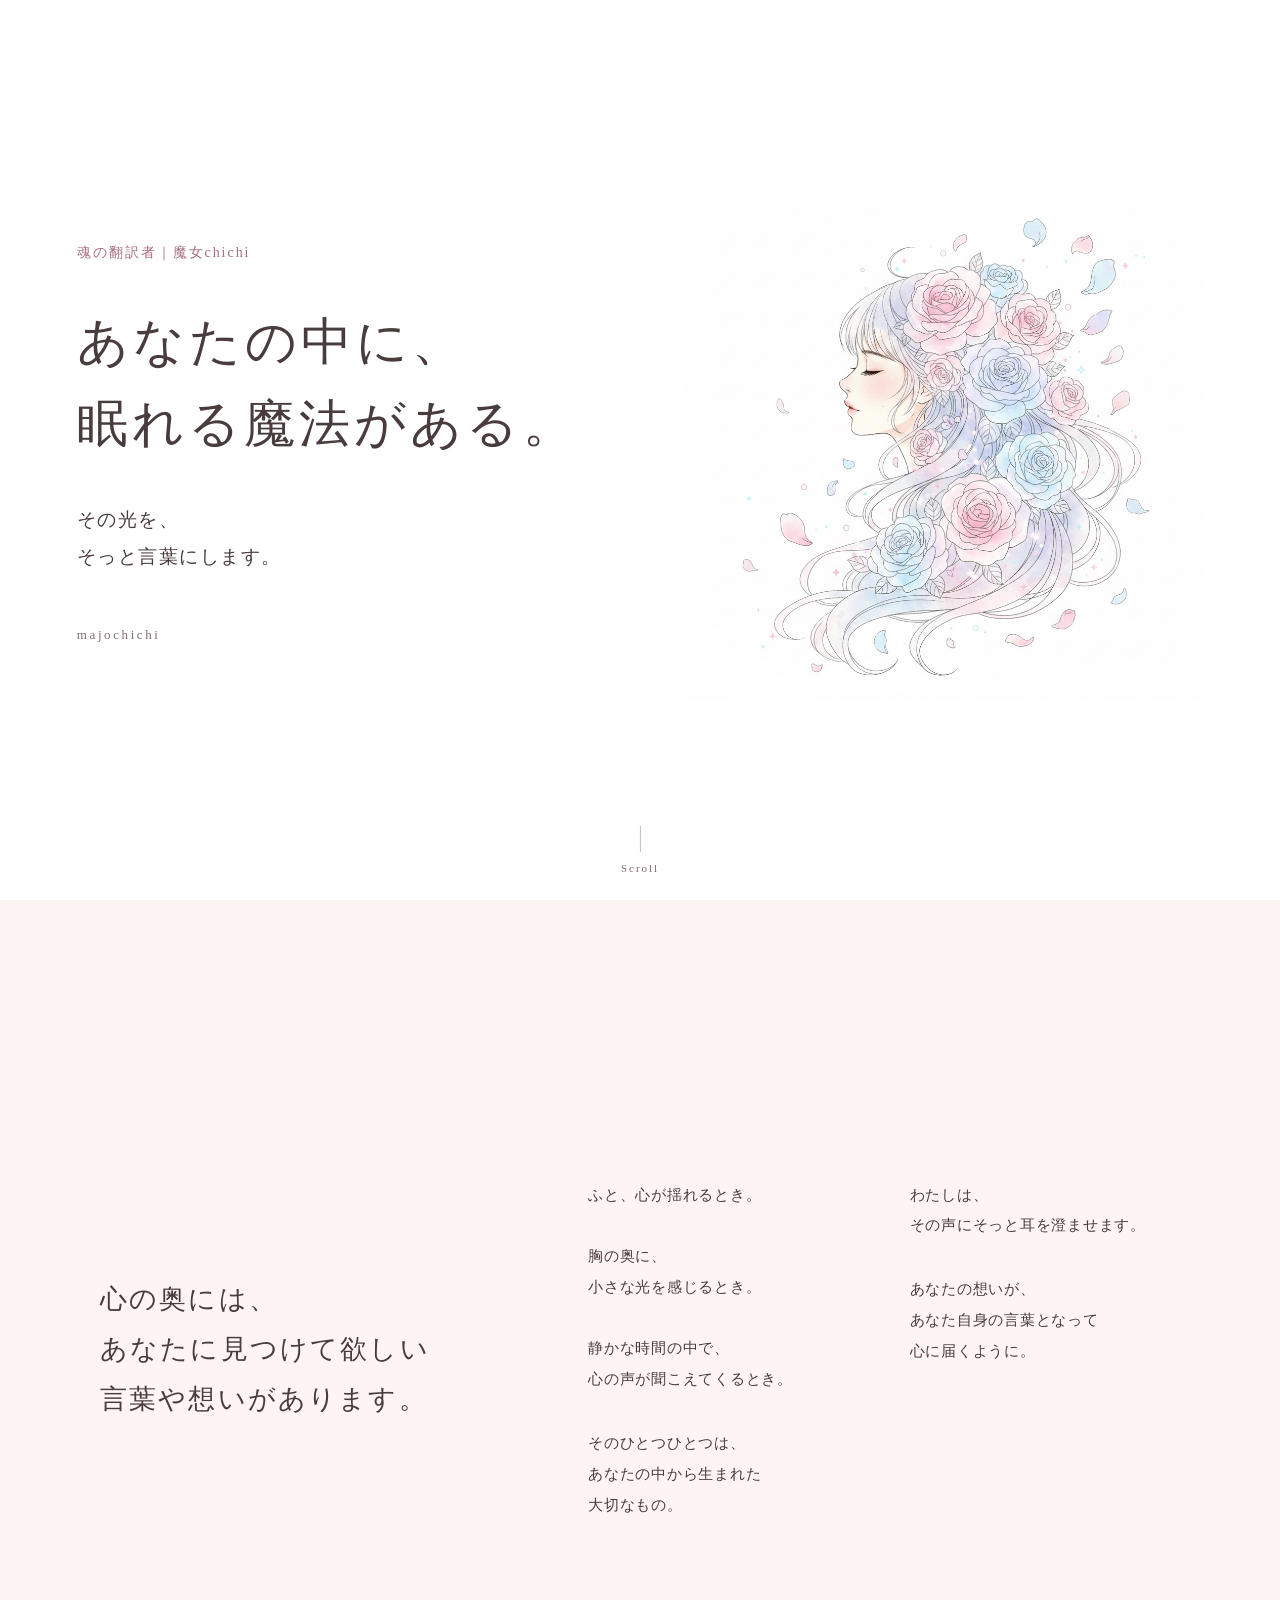
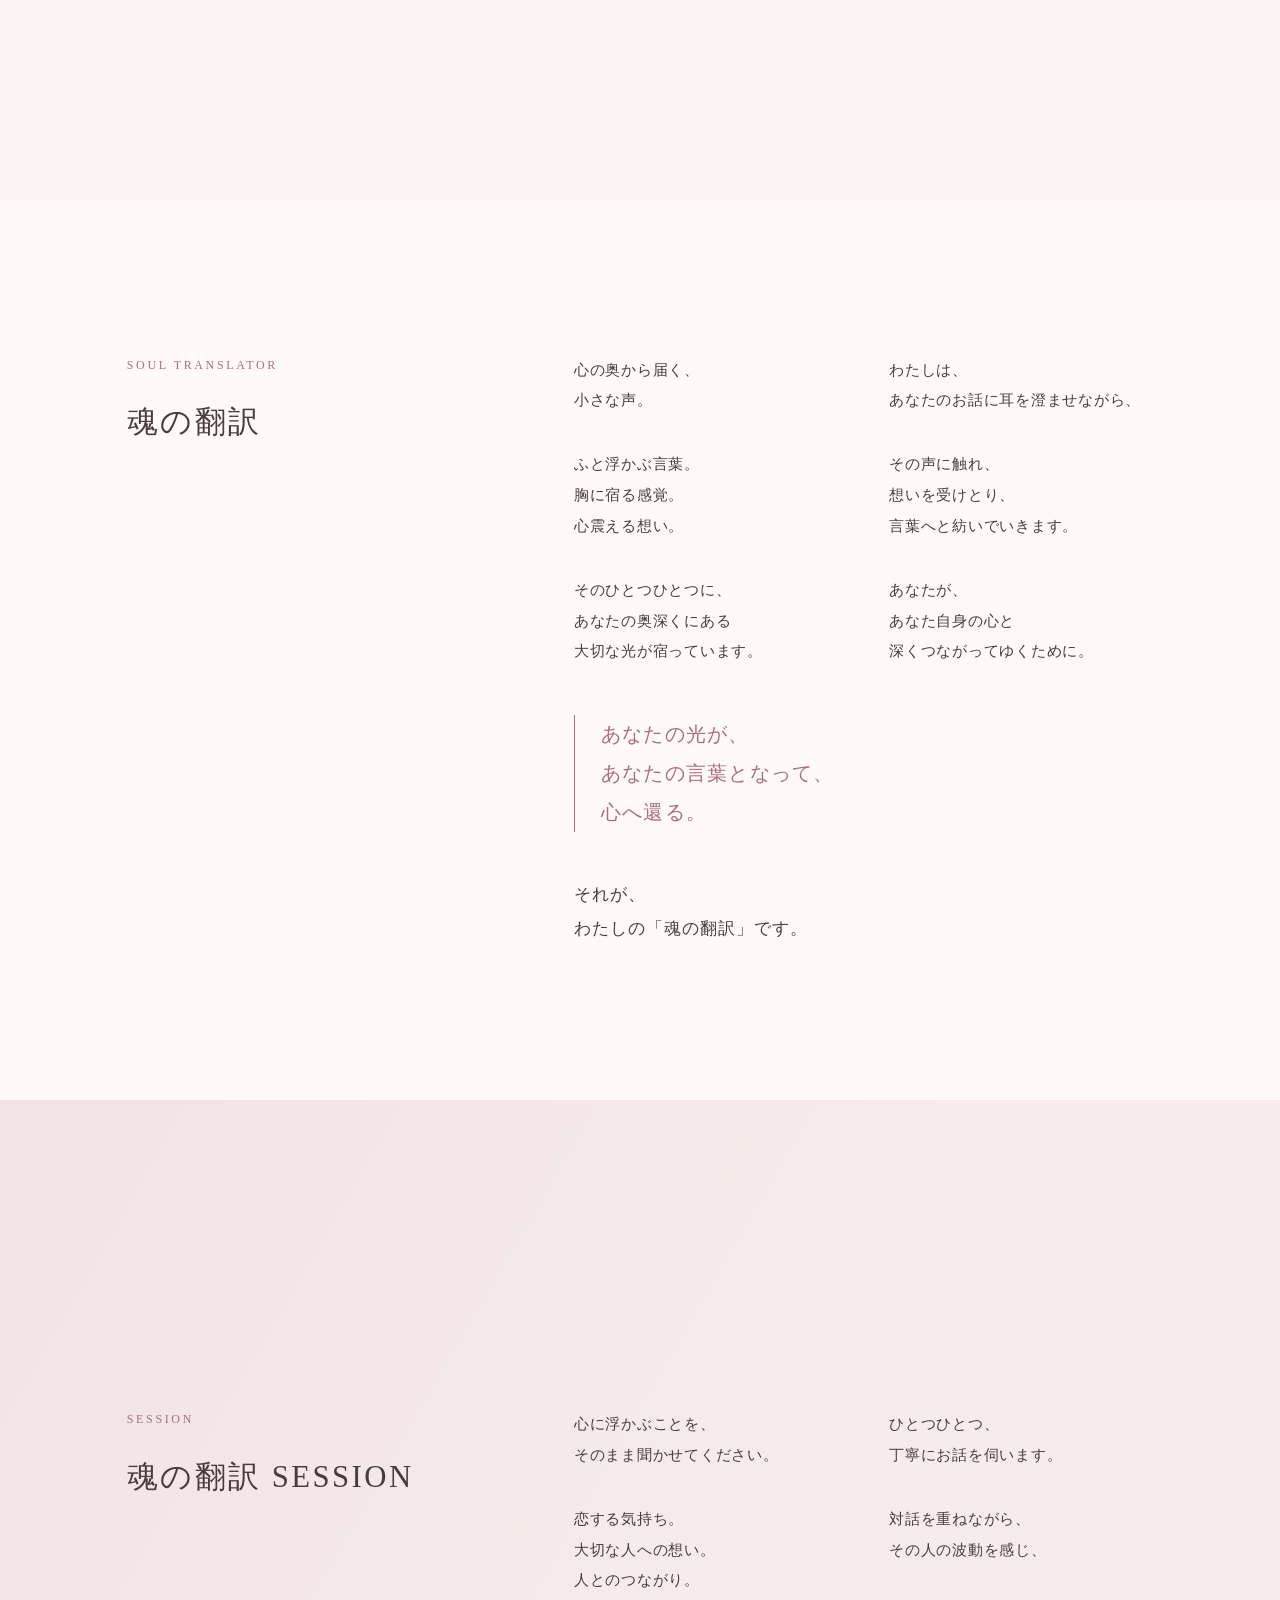
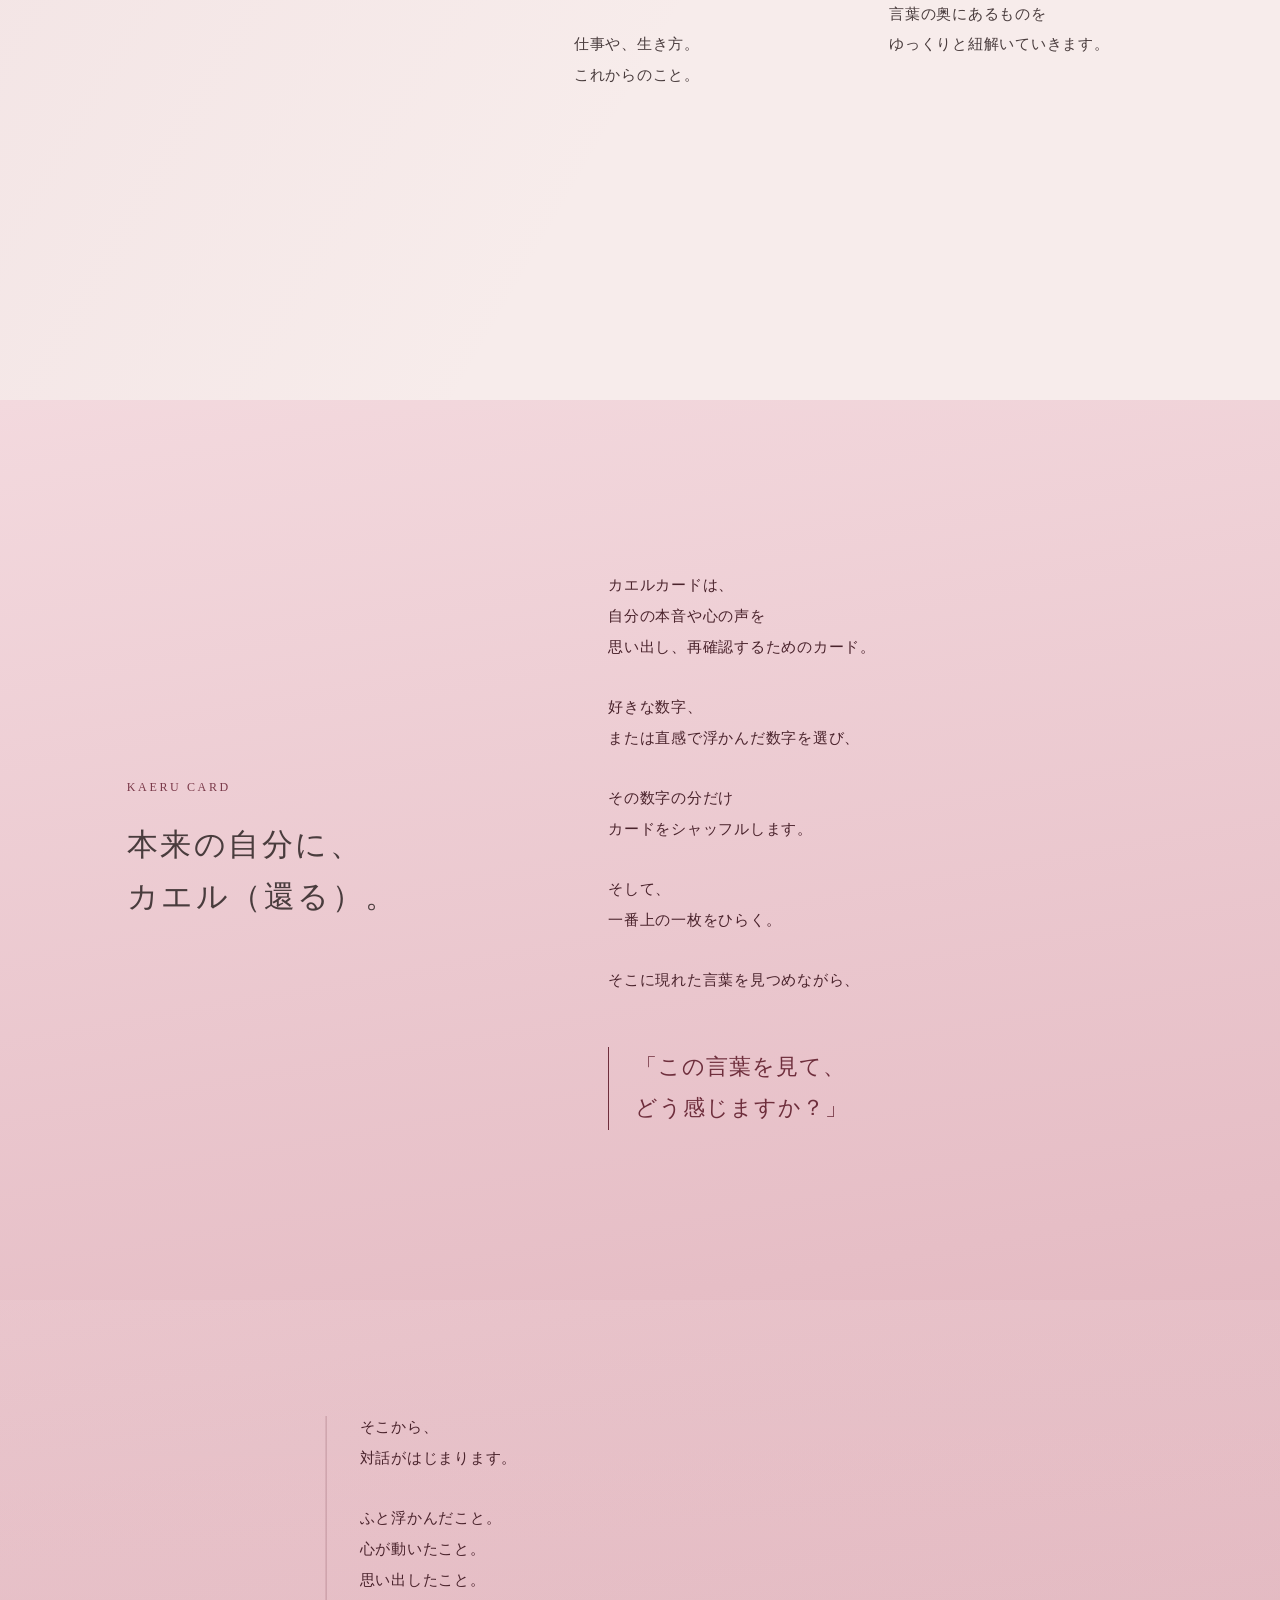
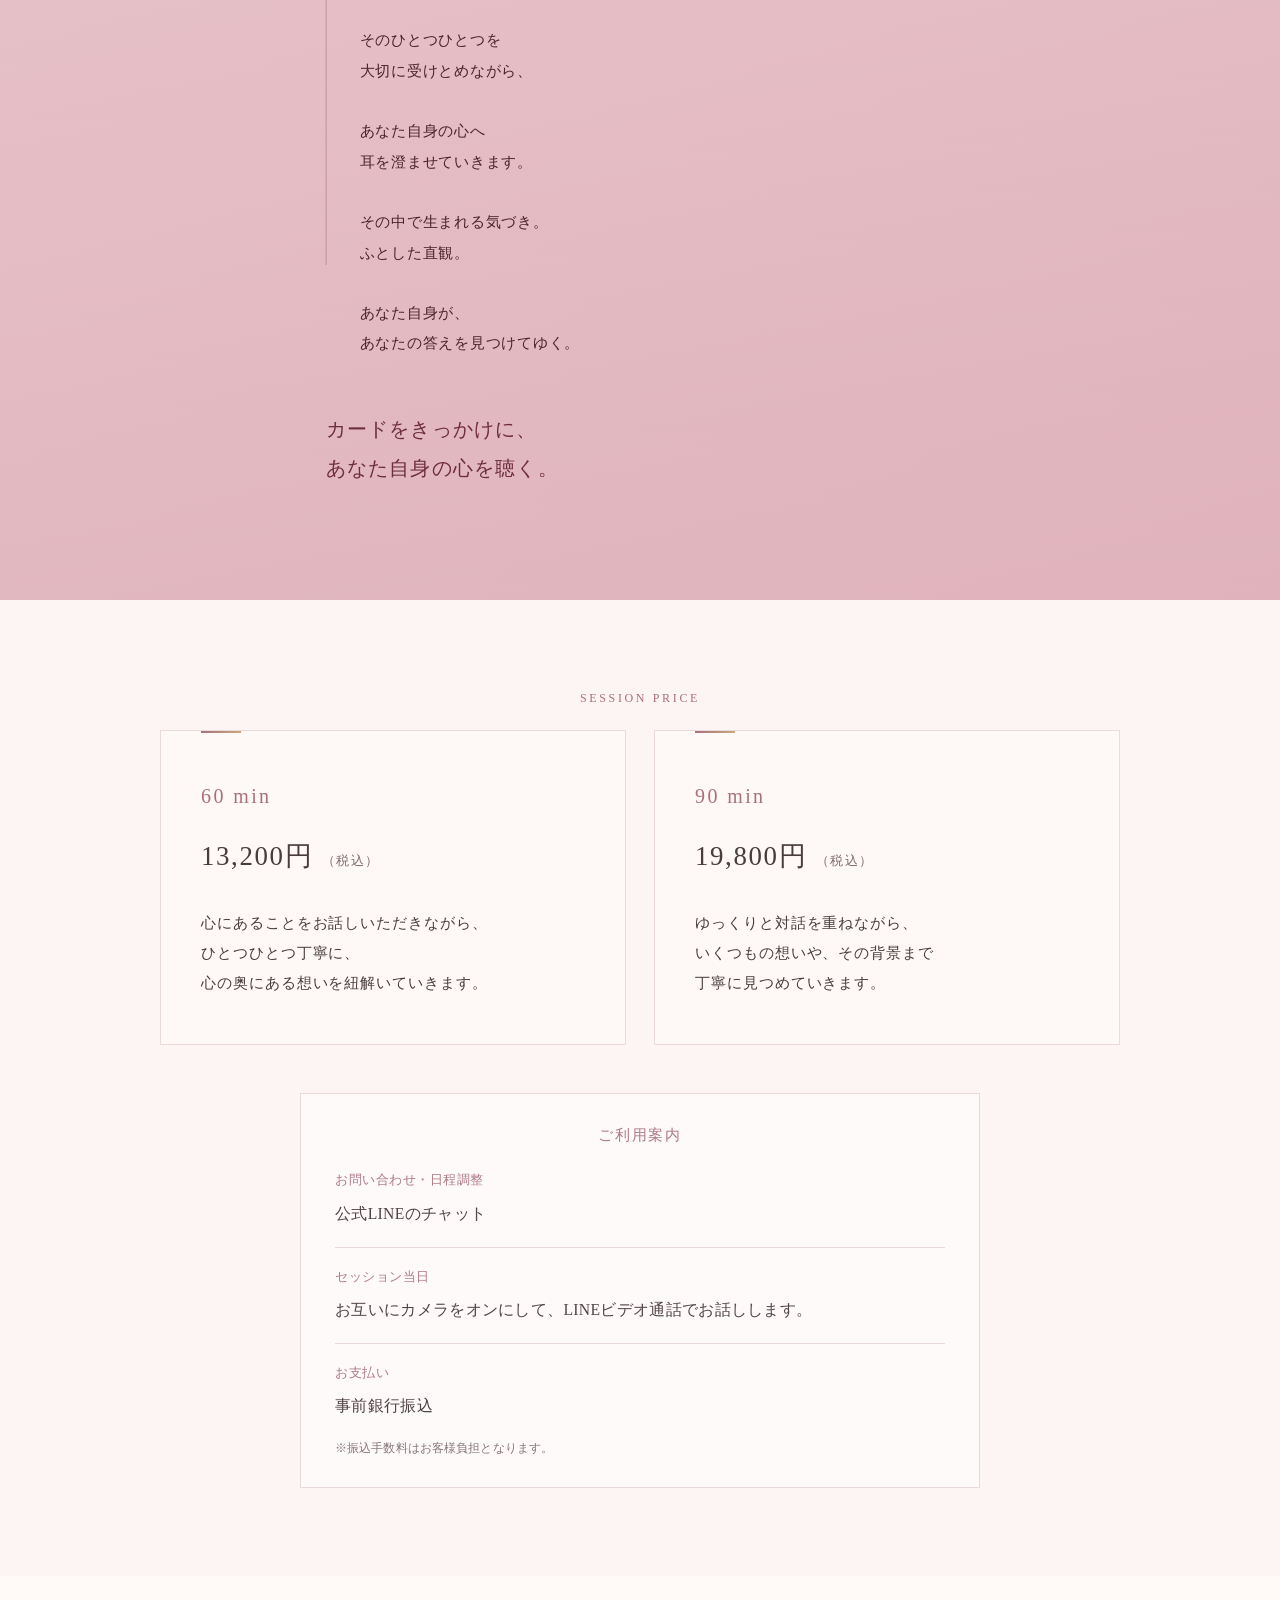
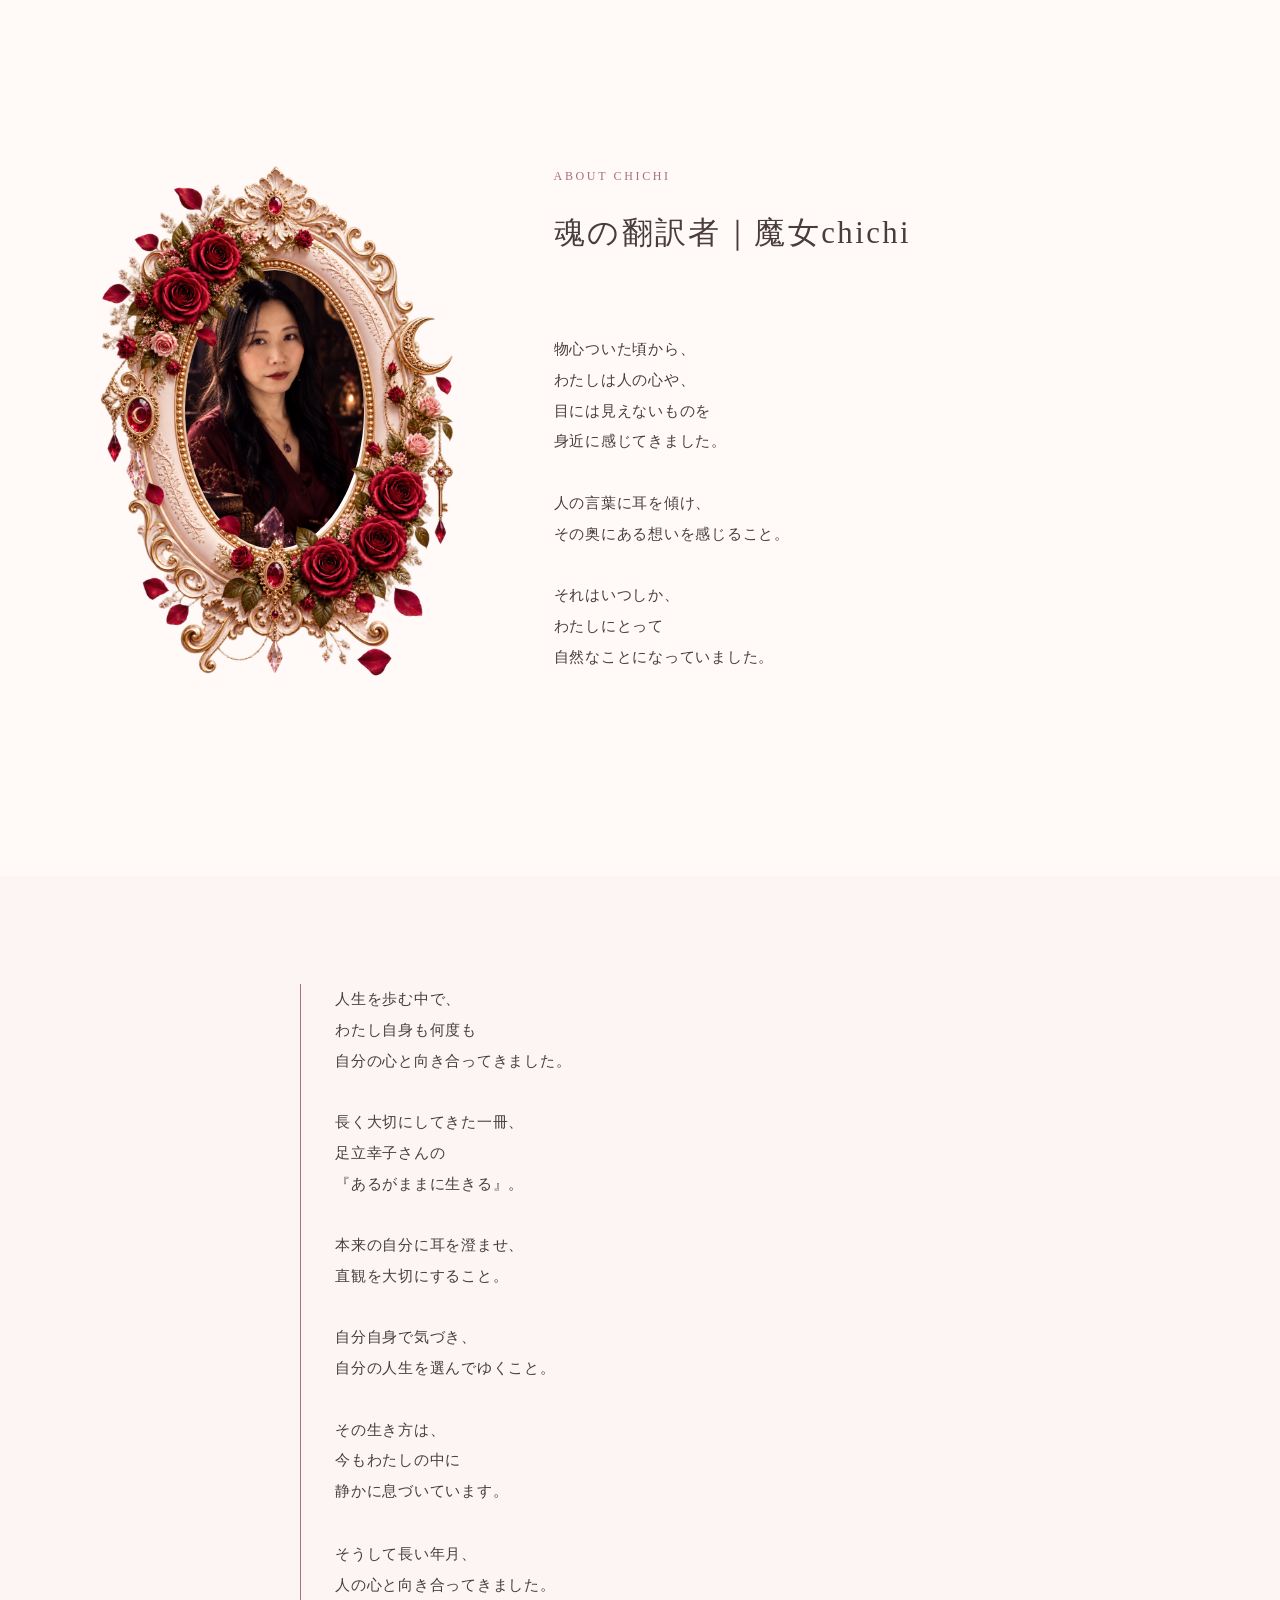
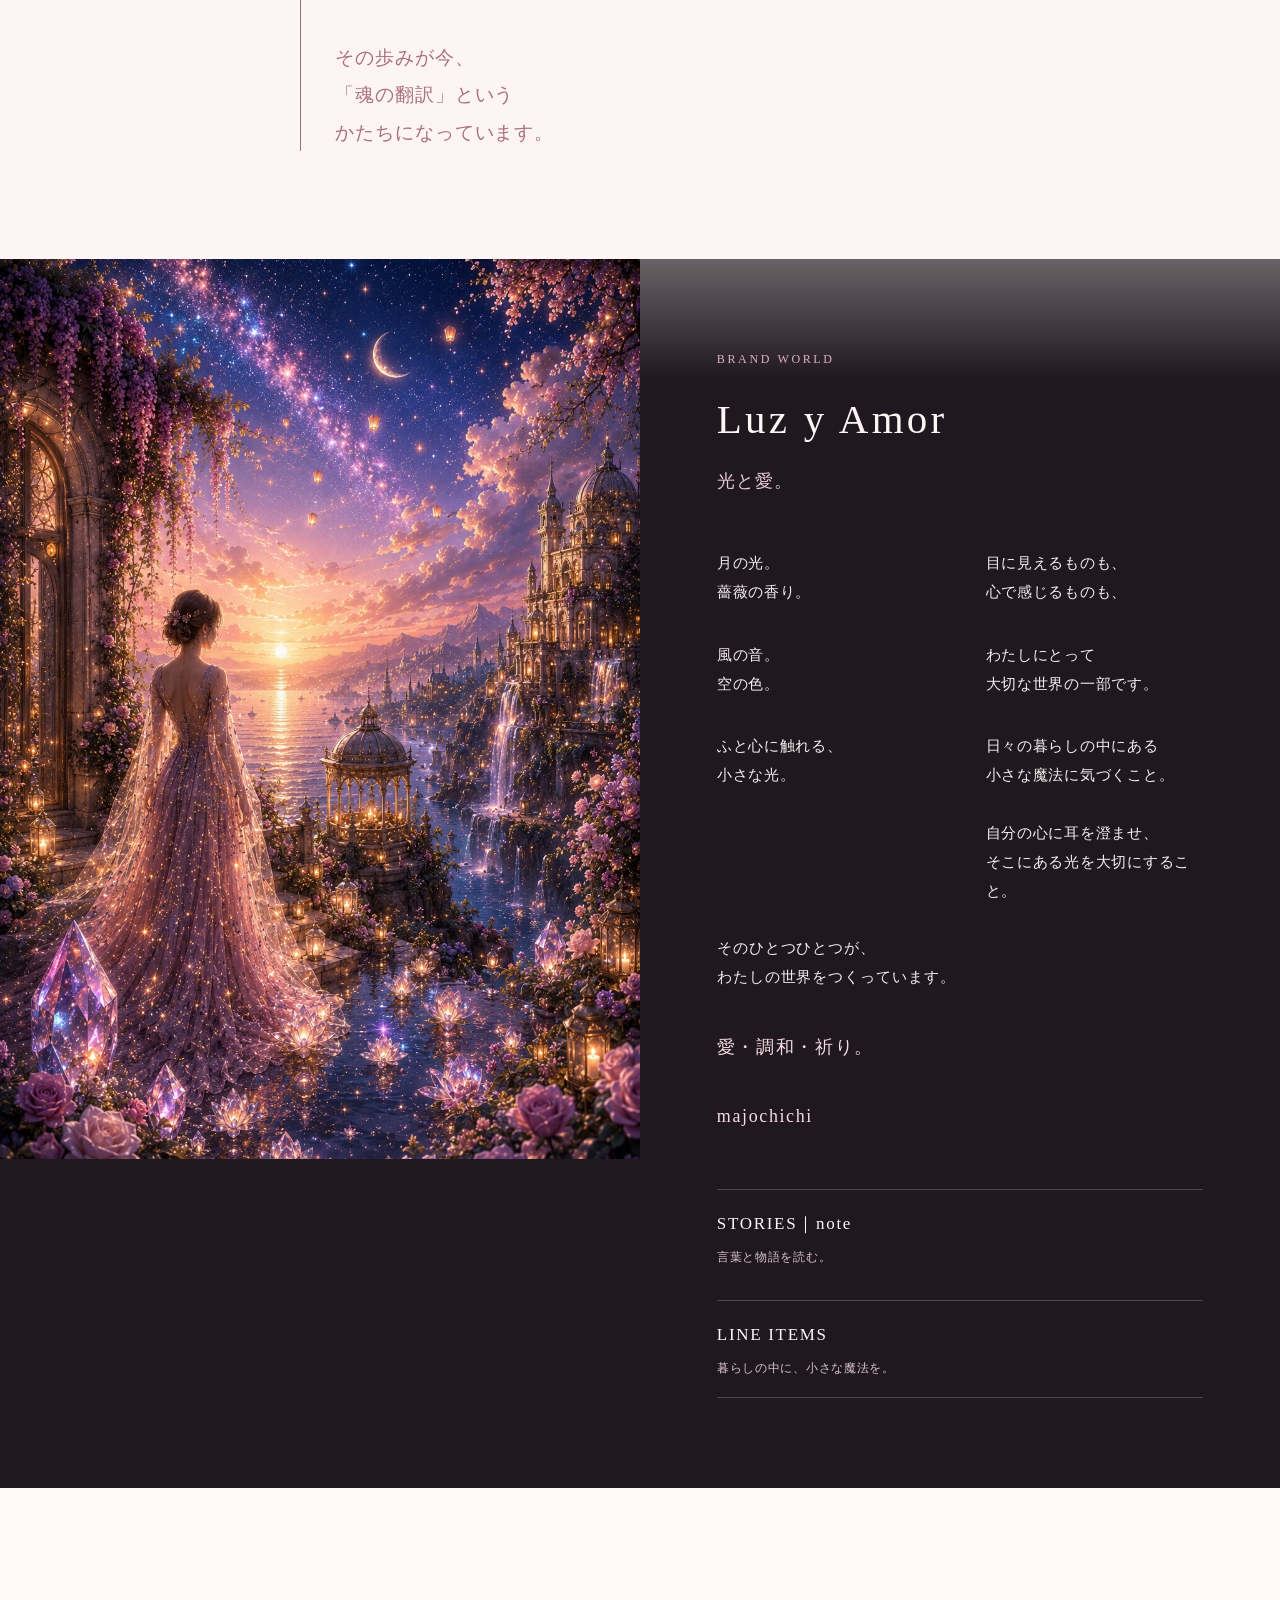
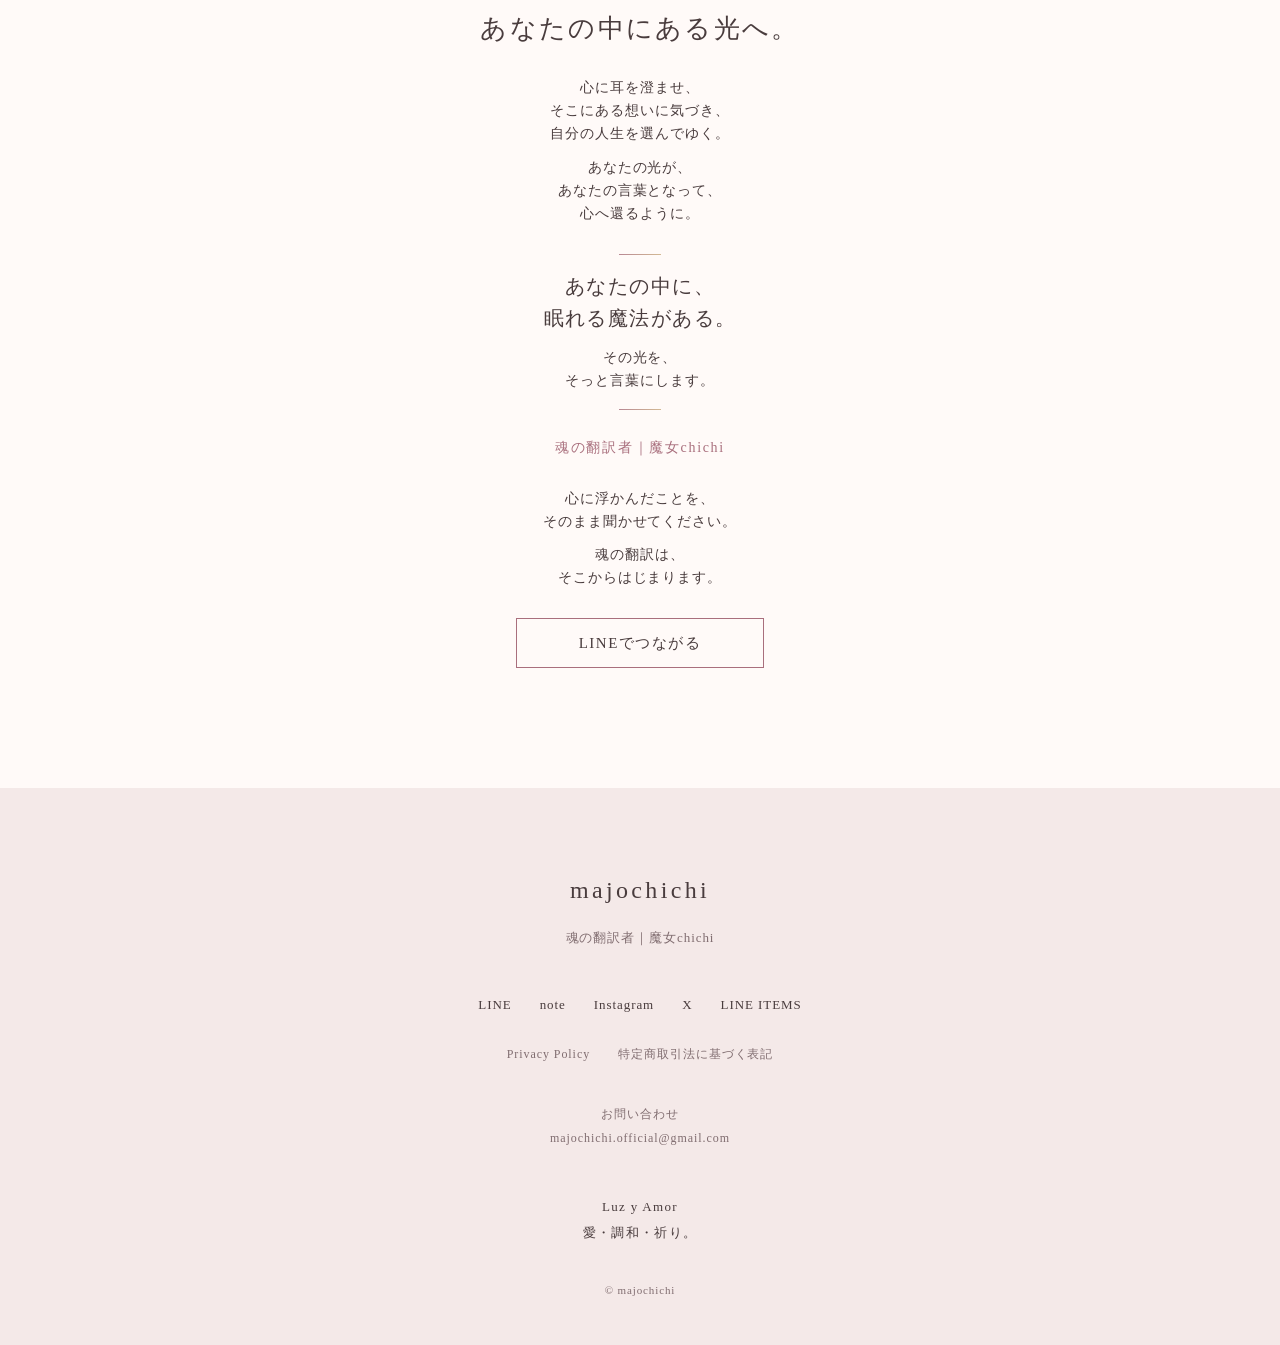
==== commit 4a4052a3: "Rename index_mobile_footer_note_instagram_x.html to index.html" ====
--- a/index.html
+++ b/index.html
@@ -85,6 +85,21 @@
       #session-price .session-info.session-guide .session-guide-value { font-size: 0.94rem; }
       #session-price .session-mobile-break { display: inline; }
     }
+    /* Footer: approved three-line layout on smartphones only */
+    @media (max-width: 640px) {
+      .site-footer .site-footer-links {
+        display: grid;
+        grid-template-columns: repeat(3, max-content);
+        justify-content: center;
+        justify-items: center;
+        column-gap: 1.4em;
+        row-gap: 0.65em;
+        text-align: center;
+      }
+      .site-footer .site-footer-links > a { margin: 0; position: relative; }
+      .site-footer .site-footer-links > a:nth-child(1),
+      .site-footer .site-footer-links > a:nth-child(5) { grid-column: 1 / -1; }
+    }
   </style>
 </head>
 
@@ -917,7 +932,14 @@
           Instagram
         </a>
 
-        
+          <a
+          href="https://x.com/majo_chichi"
+          target="_blank"
+          rel="noopener noreferrer"
+        >
+          X
+        </a>
+
           <a
           href="https://line.me/S/shop/sticker/author/6569185"
           target="_blank"
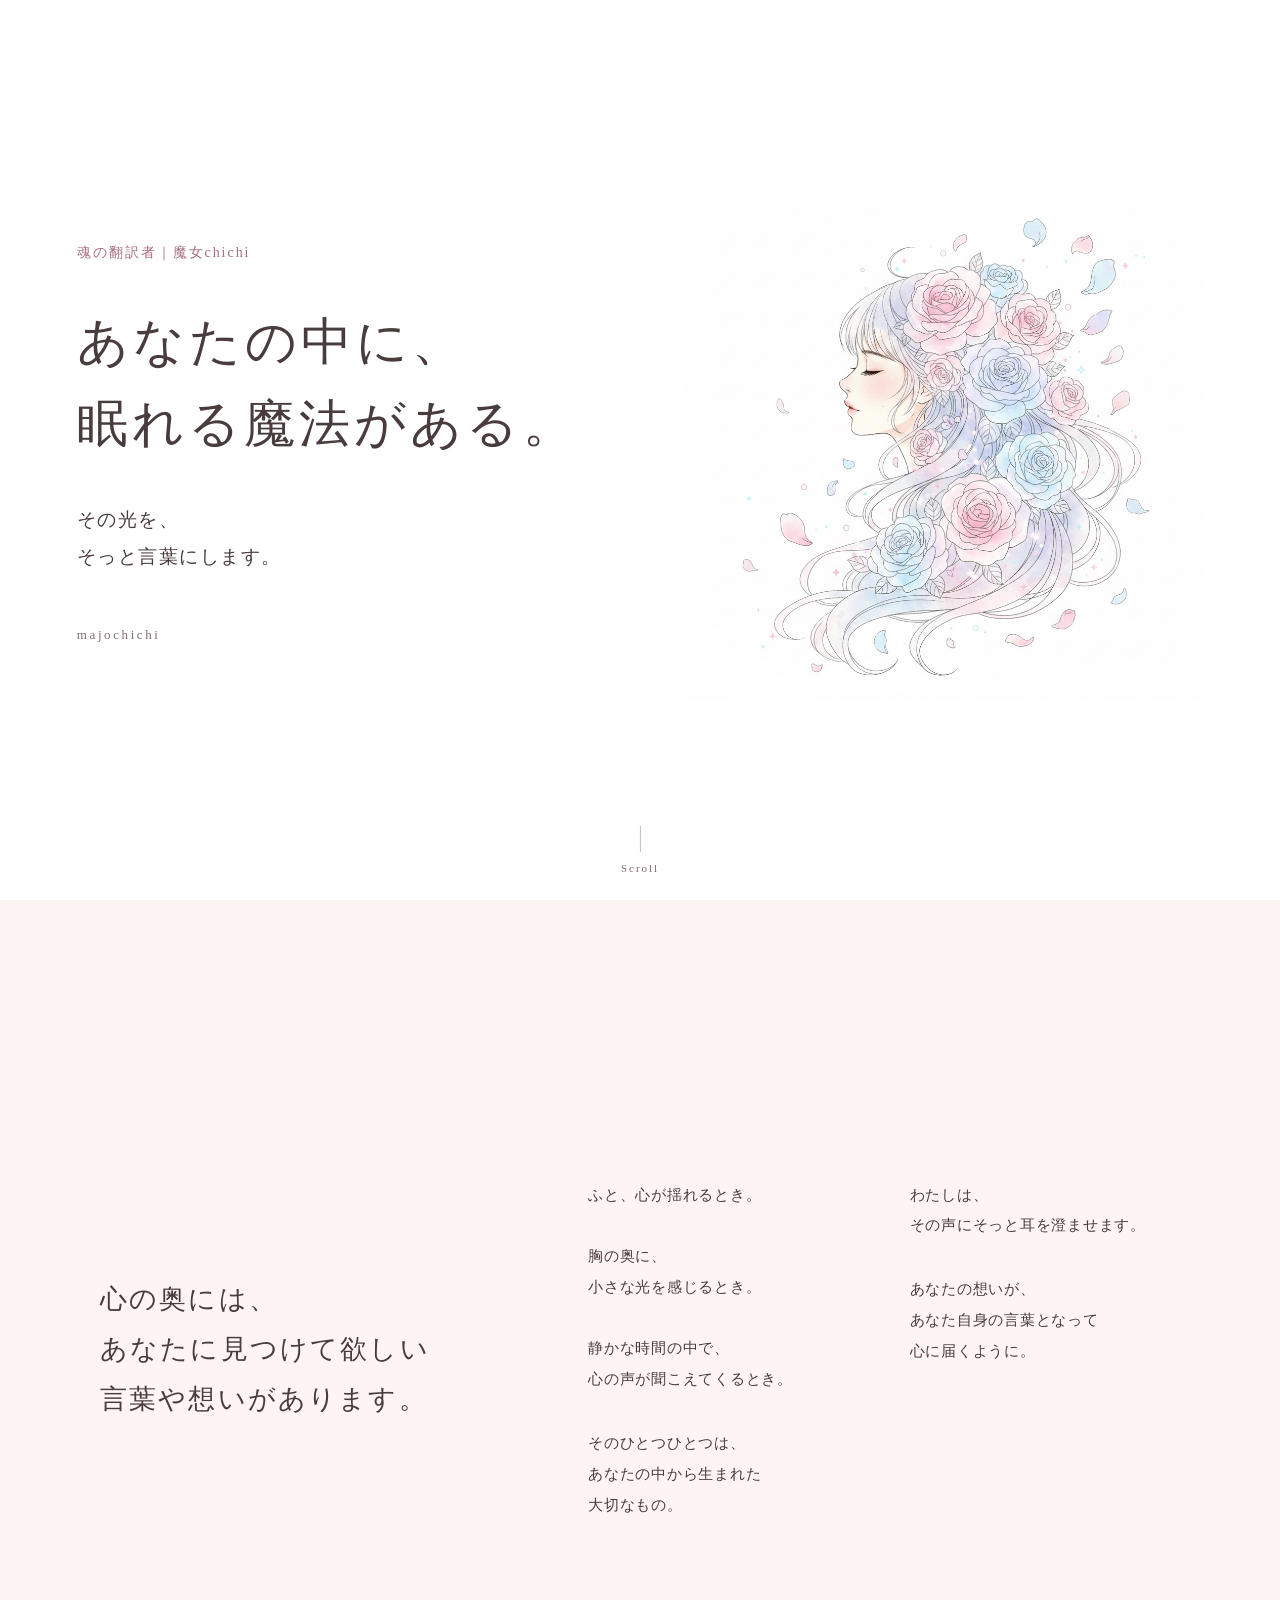
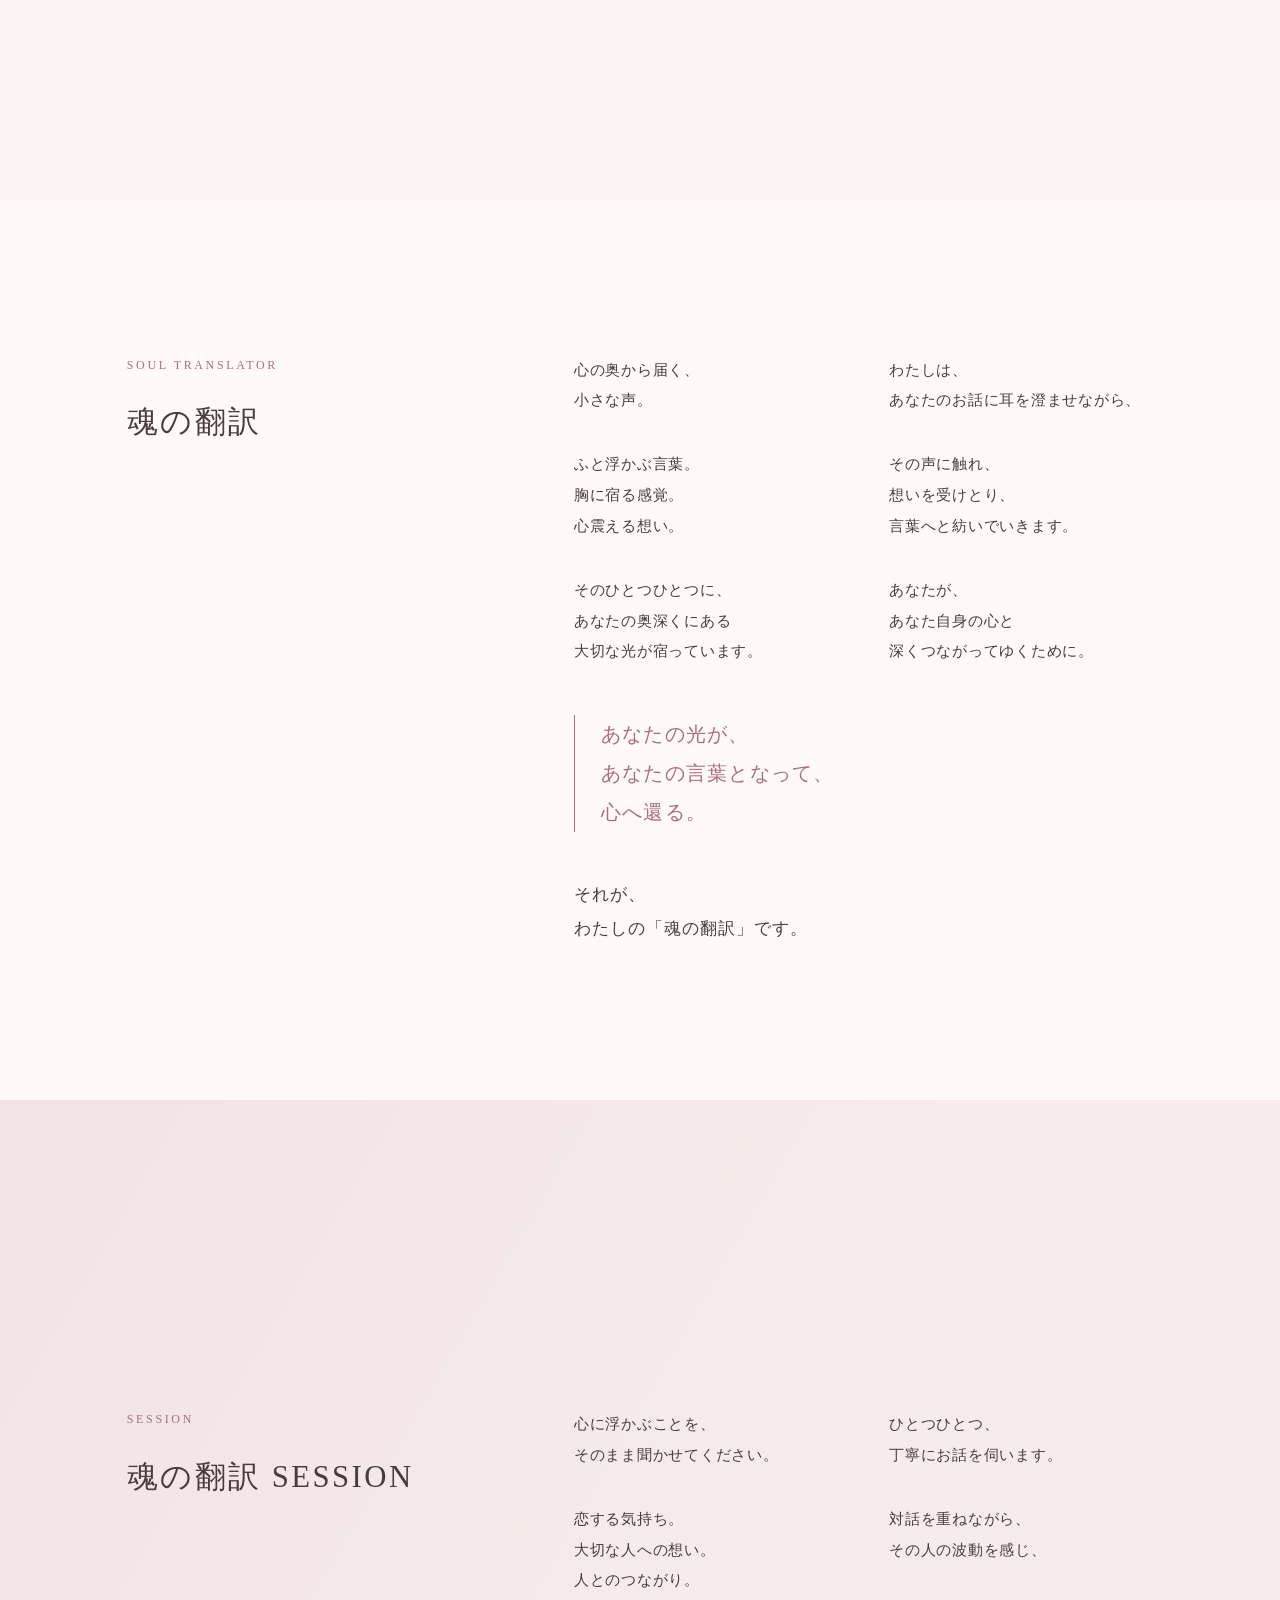
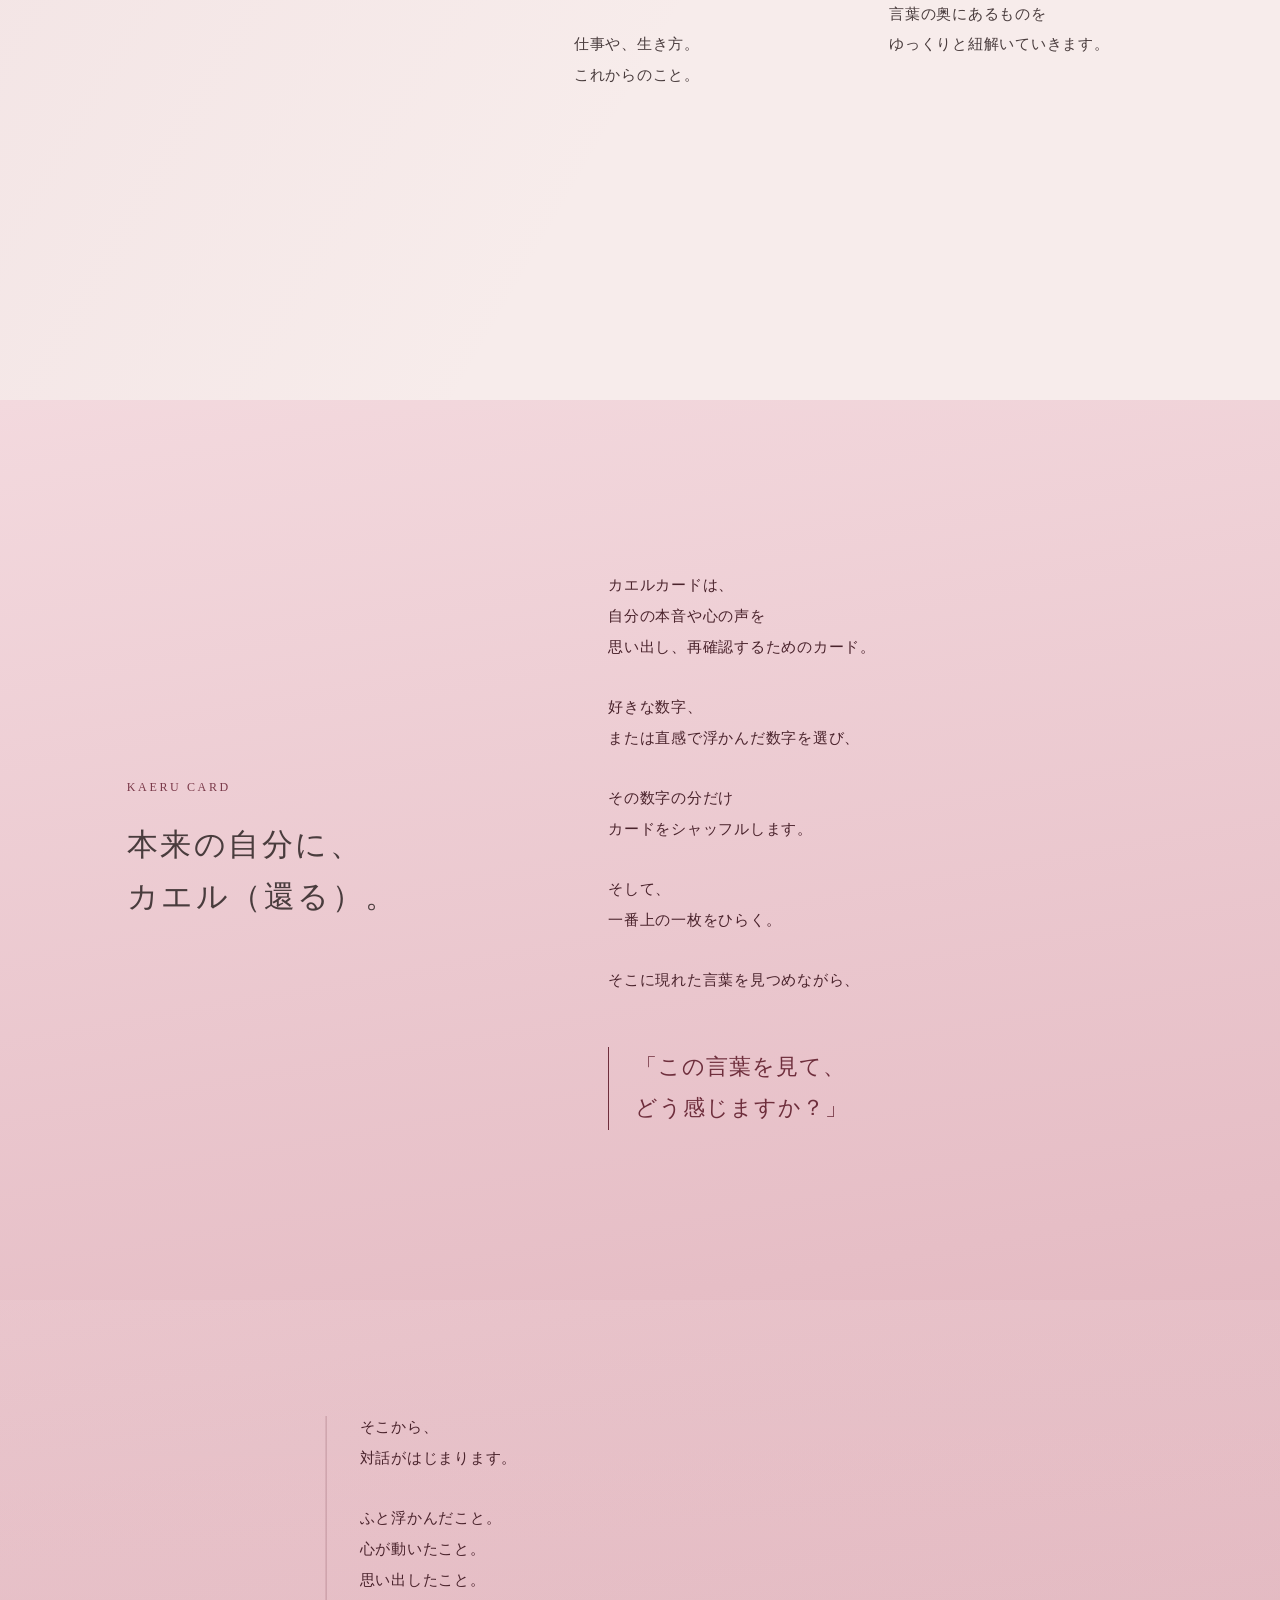
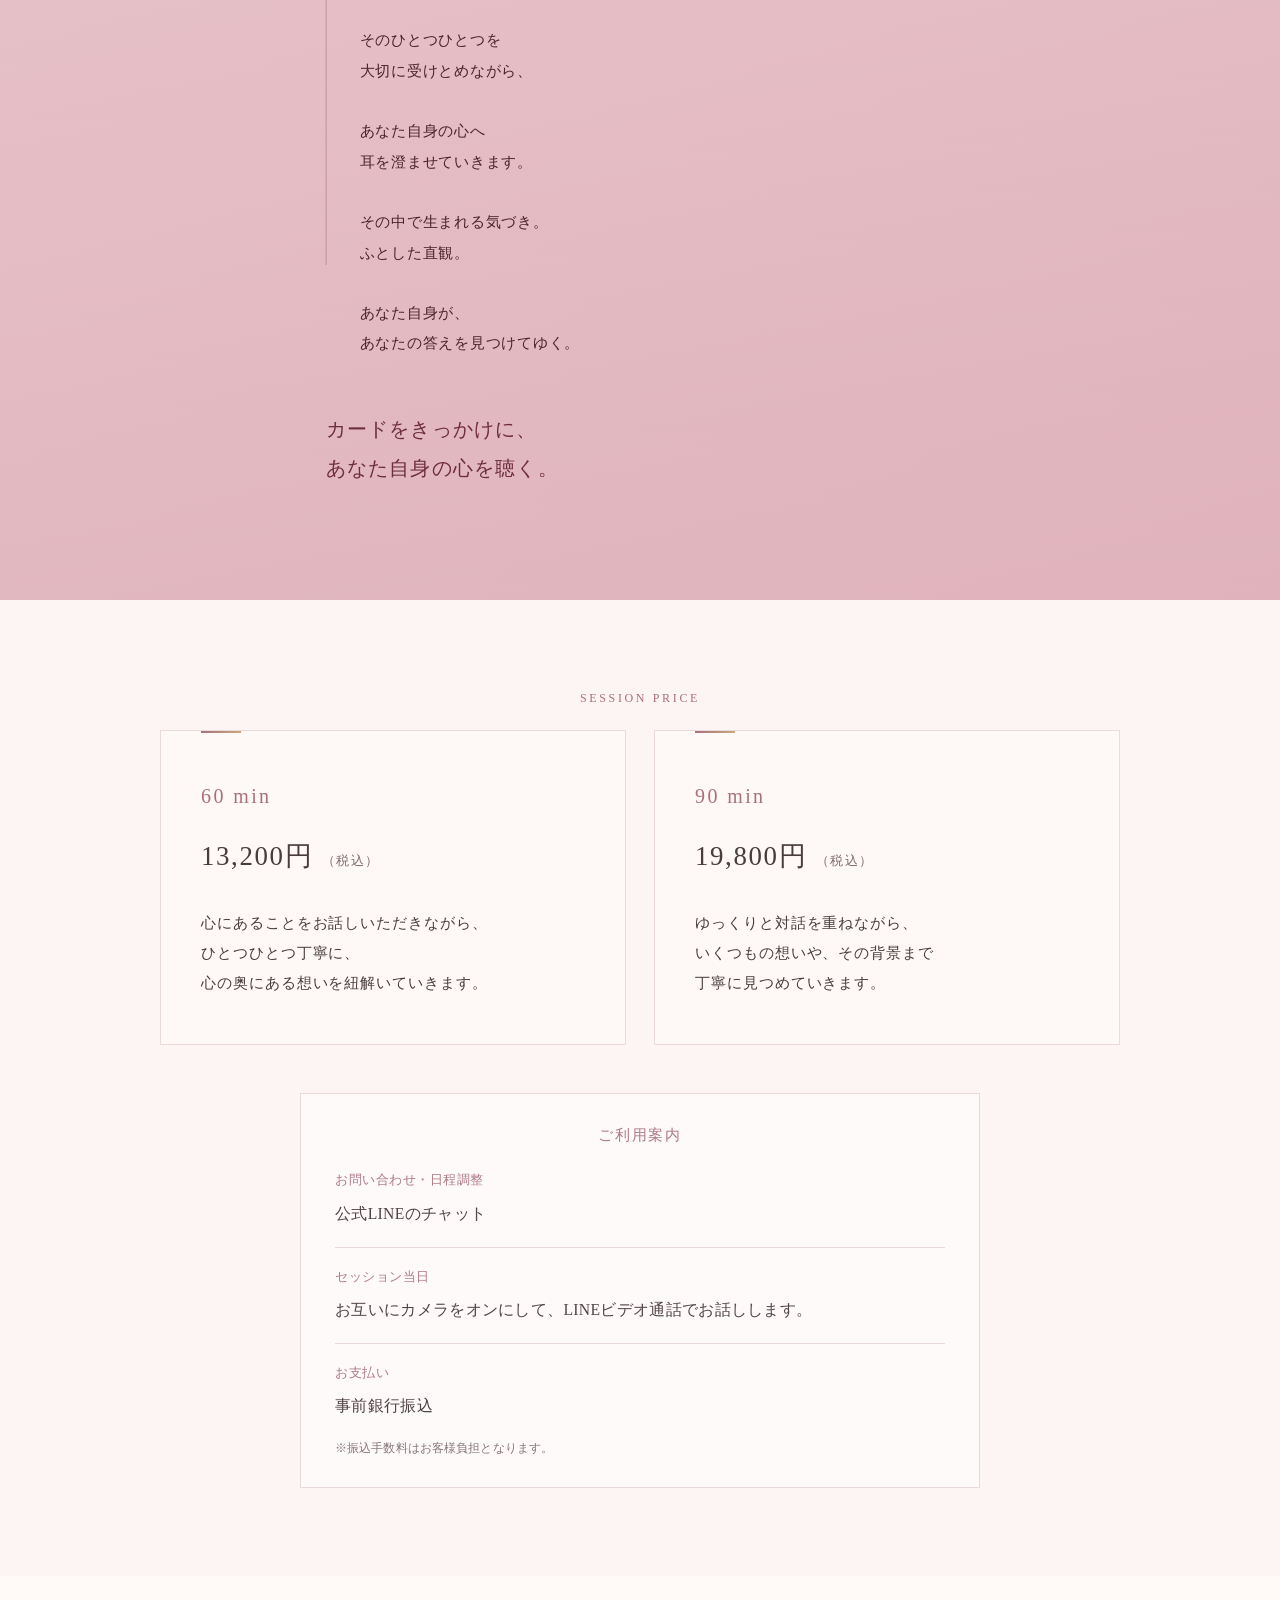
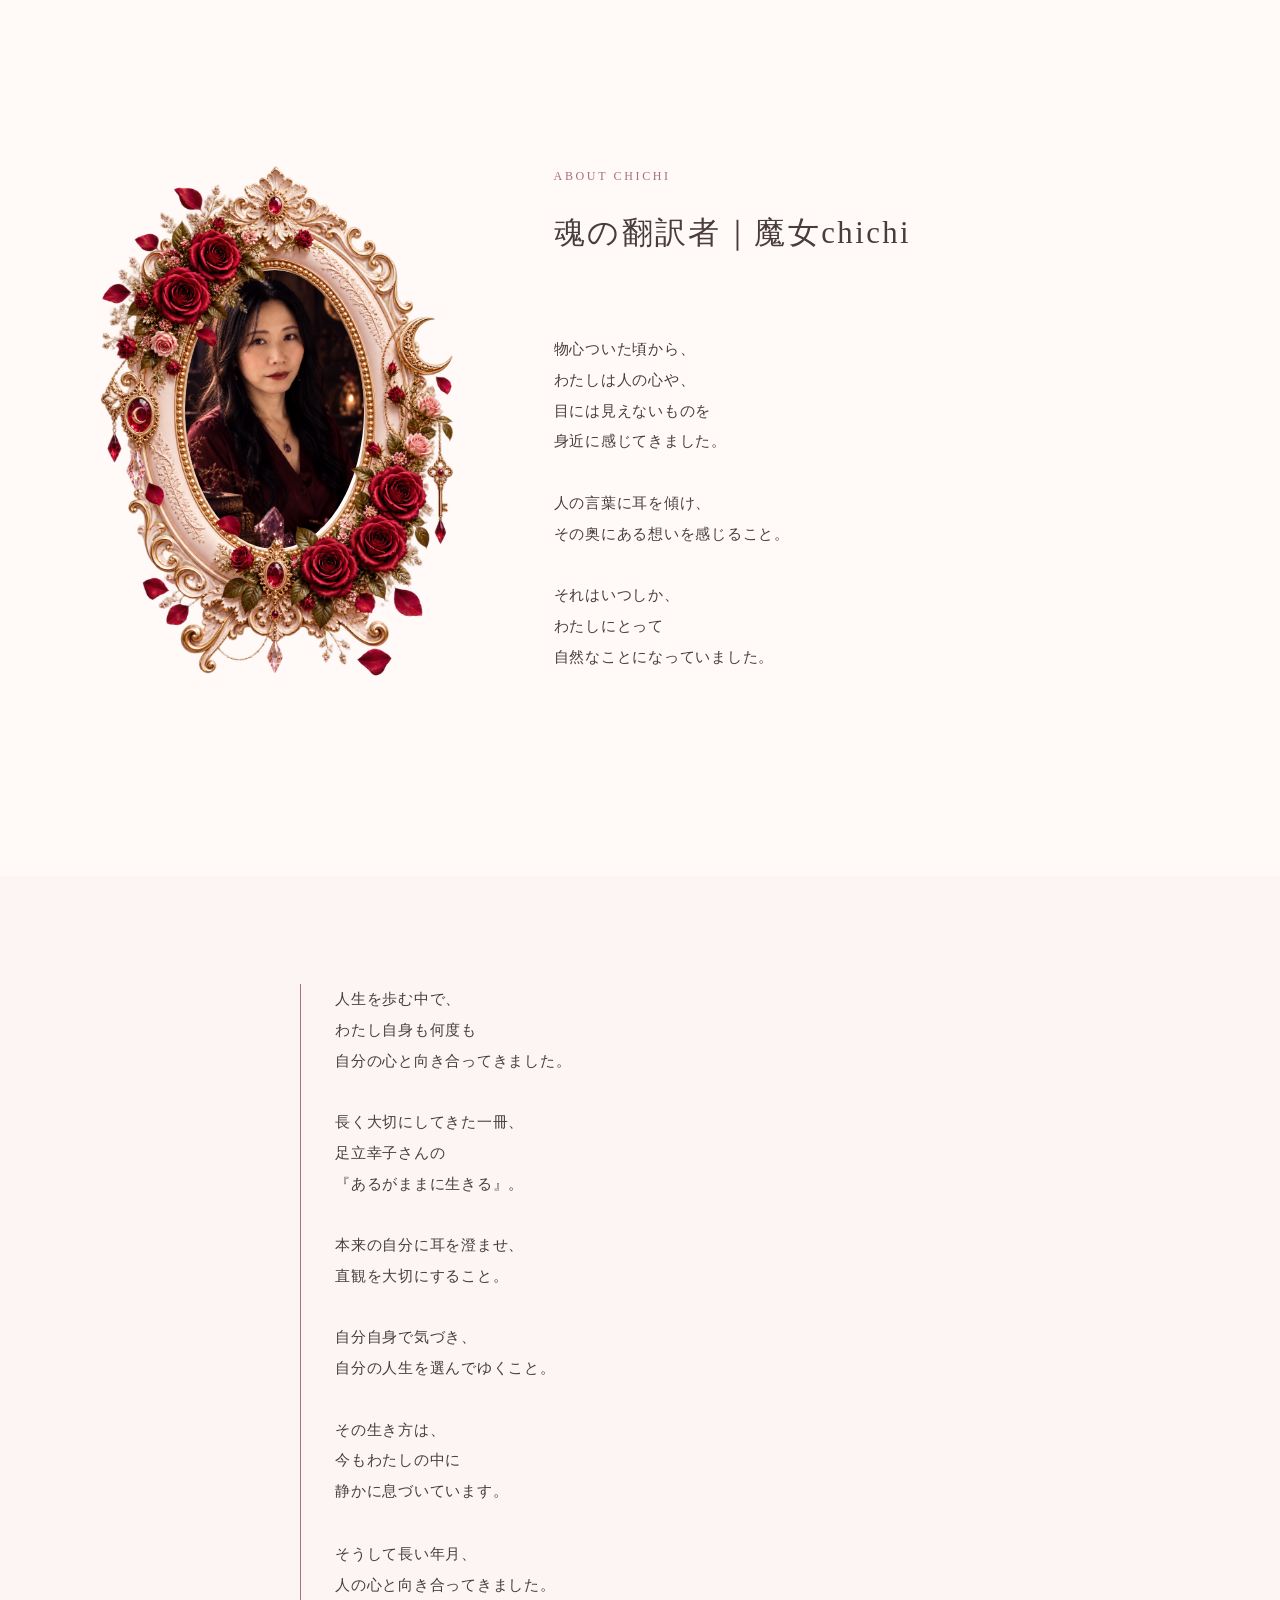
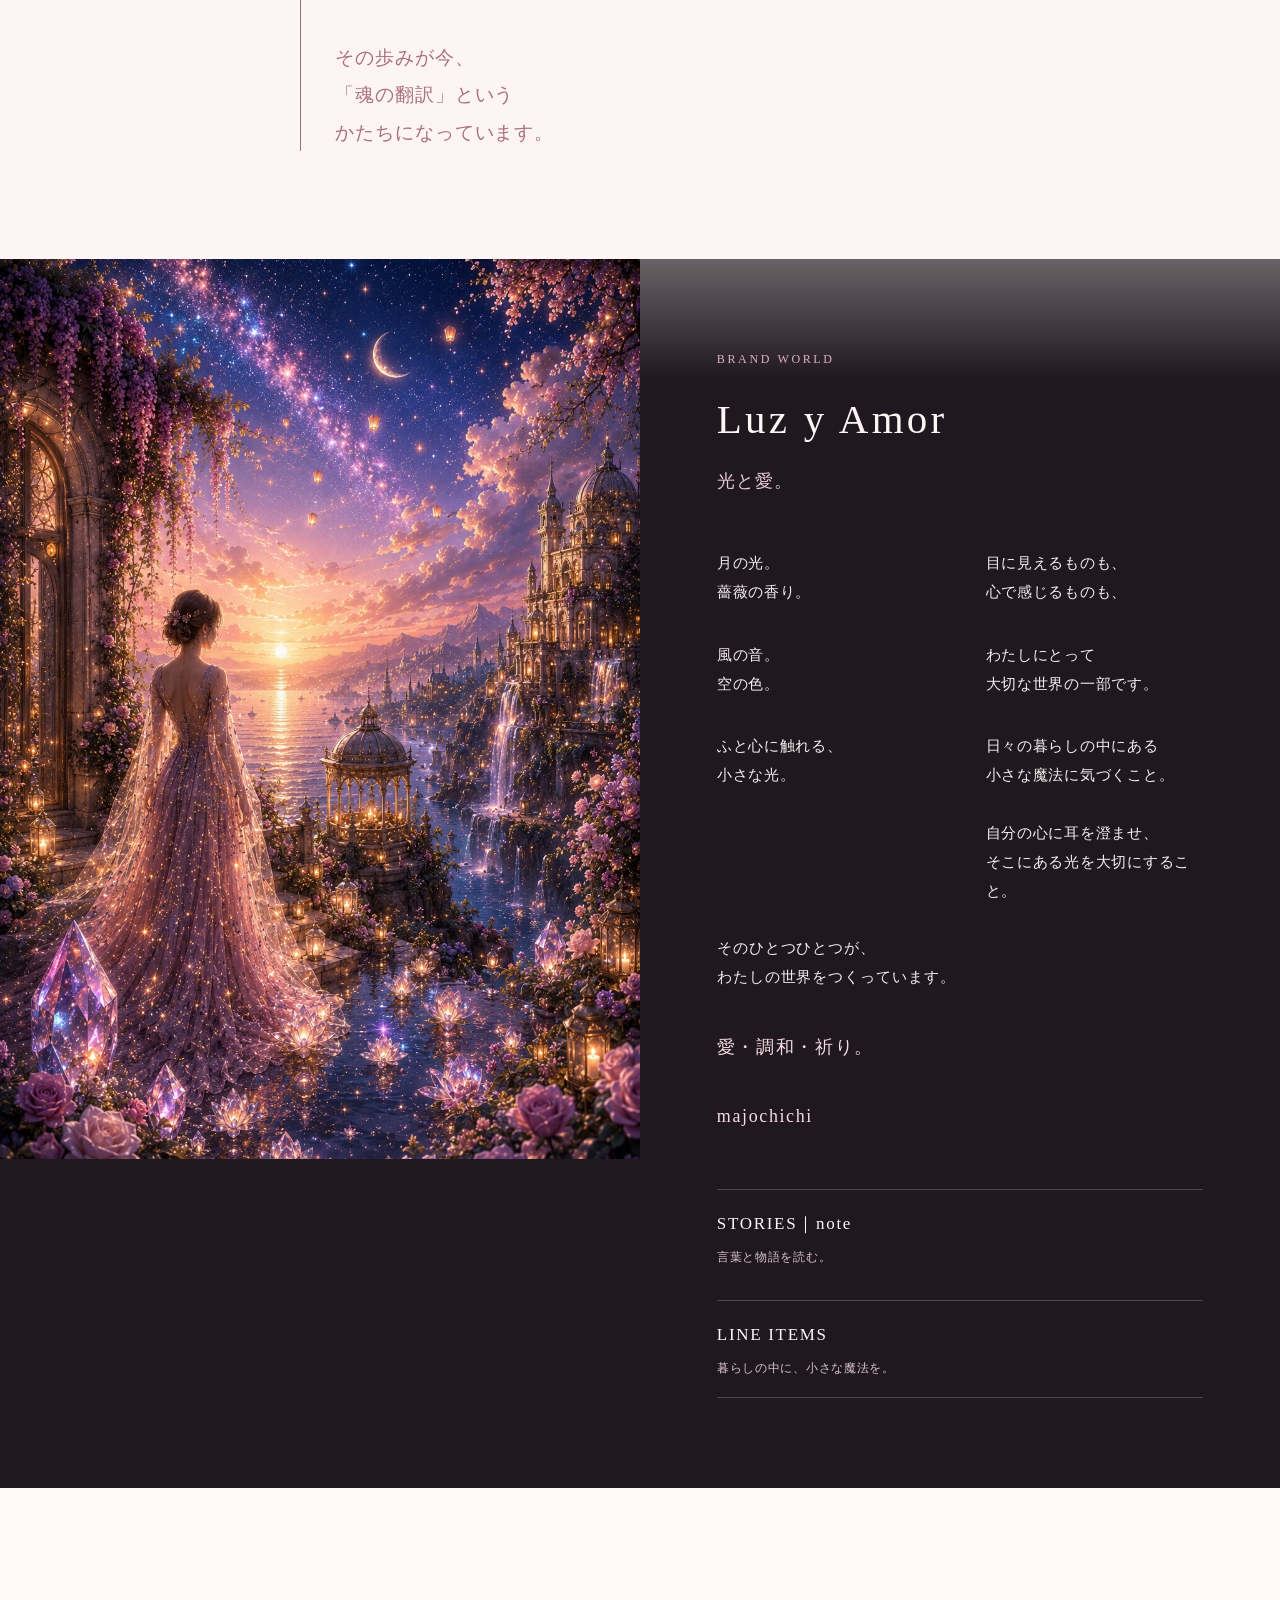
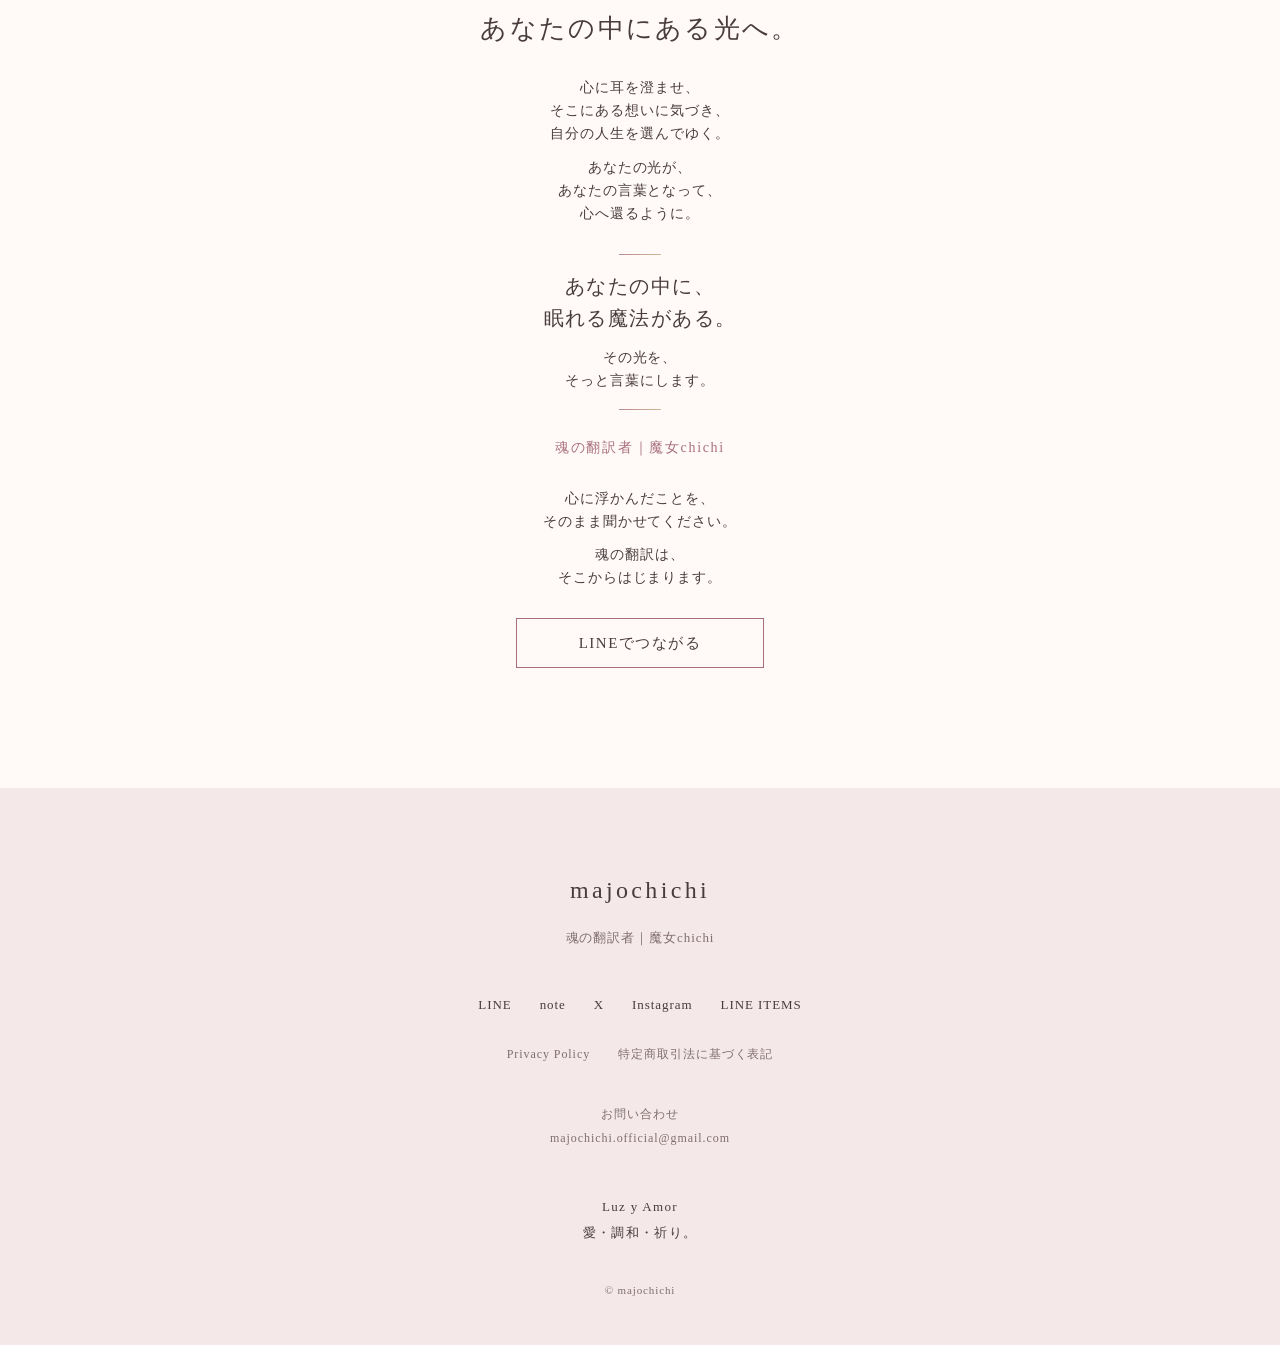
==== commit 473ba368: "Rename index (1).html to index.html" ====
--- a/index.html
+++ b/index.html
@@ -923,15 +923,6 @@
           note
         </a>
 
-        
-          <a
-          href="https://www.instagram.com/majochichi_official/"
-          target="_blank"
-          rel="noopener noreferrer"
-        >
-          Instagram
-        </a>
-
           <a
           href="https://x.com/majo_chichi"
           target="_blank"
@@ -940,6 +931,15 @@
           X
         </a>
 
+        
+          <a
+          href="https://www.instagram.com/majochichi.official/"
+          target="_blank"
+          rel="noopener noreferrer"
+        >
+          Instagram
+        </a>
+
           <a
           href="https://line.me/S/shop/sticker/author/6569185"
           target="_blank"
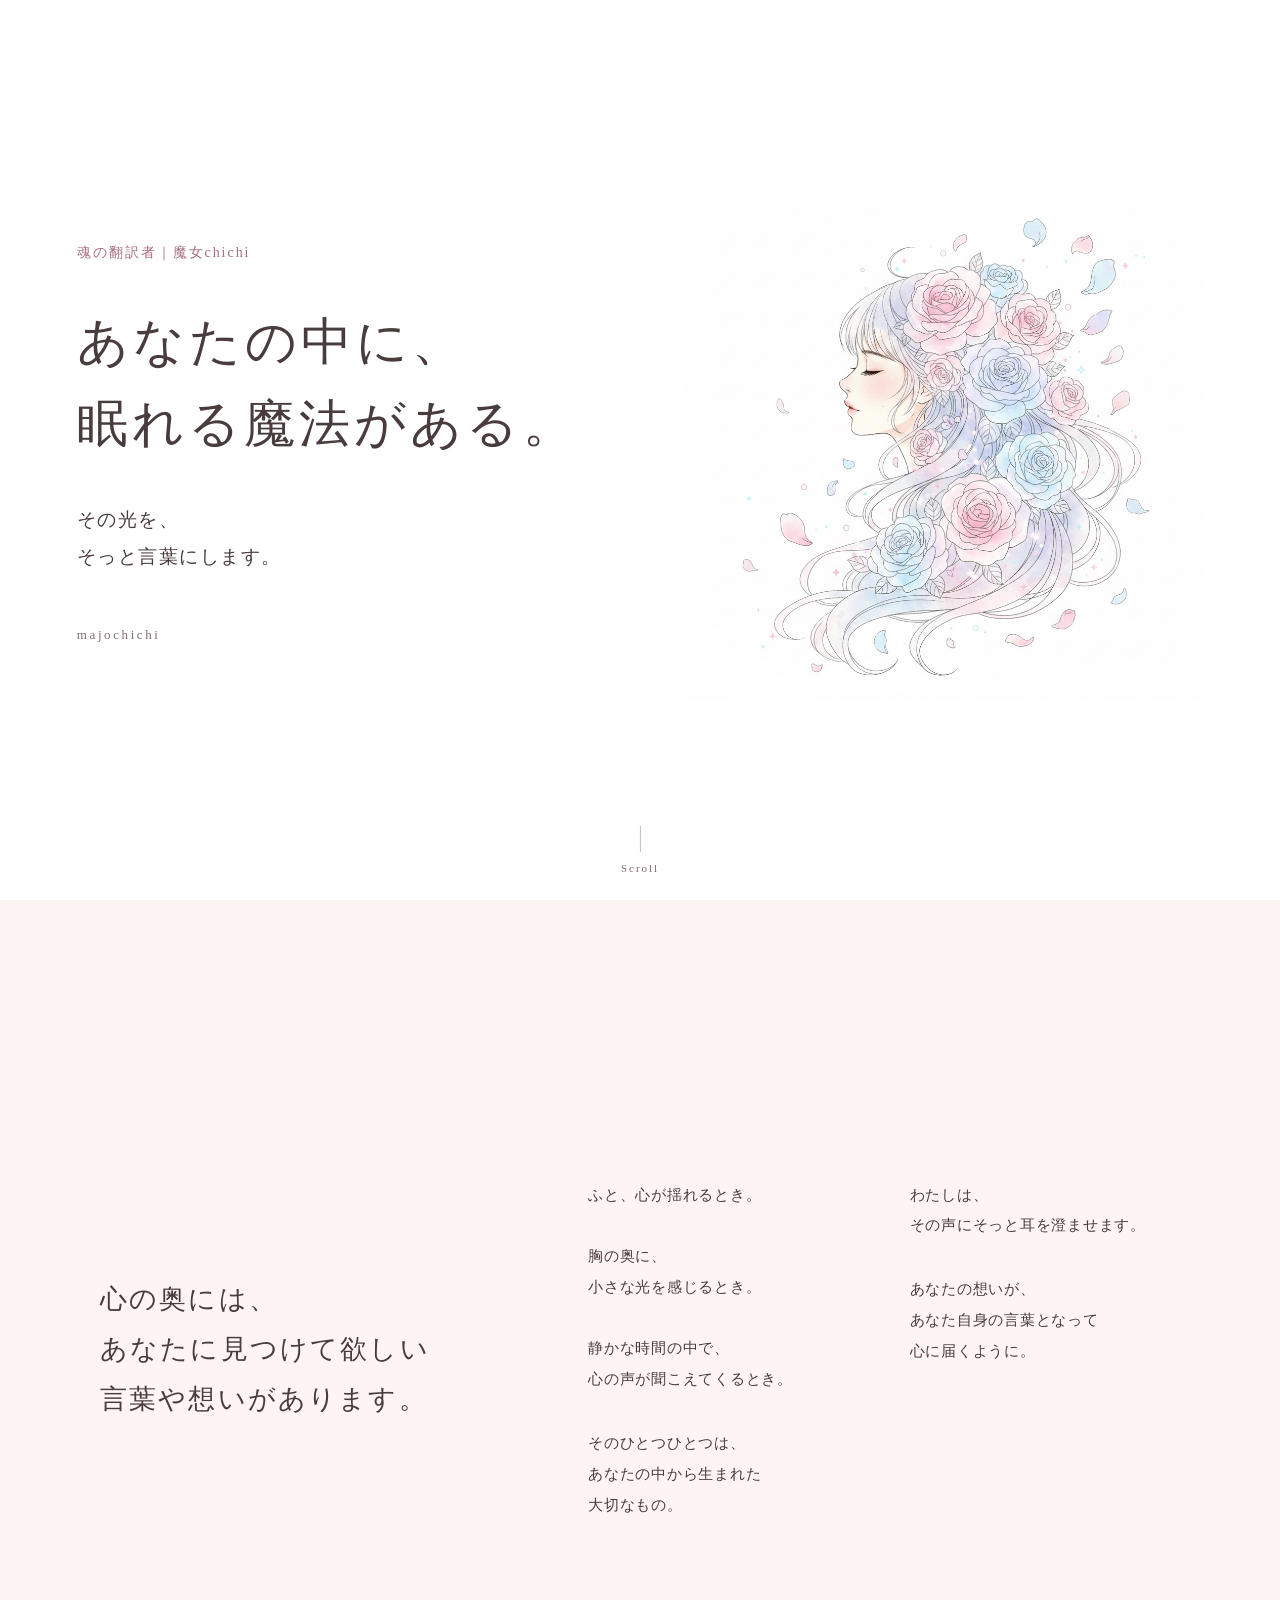
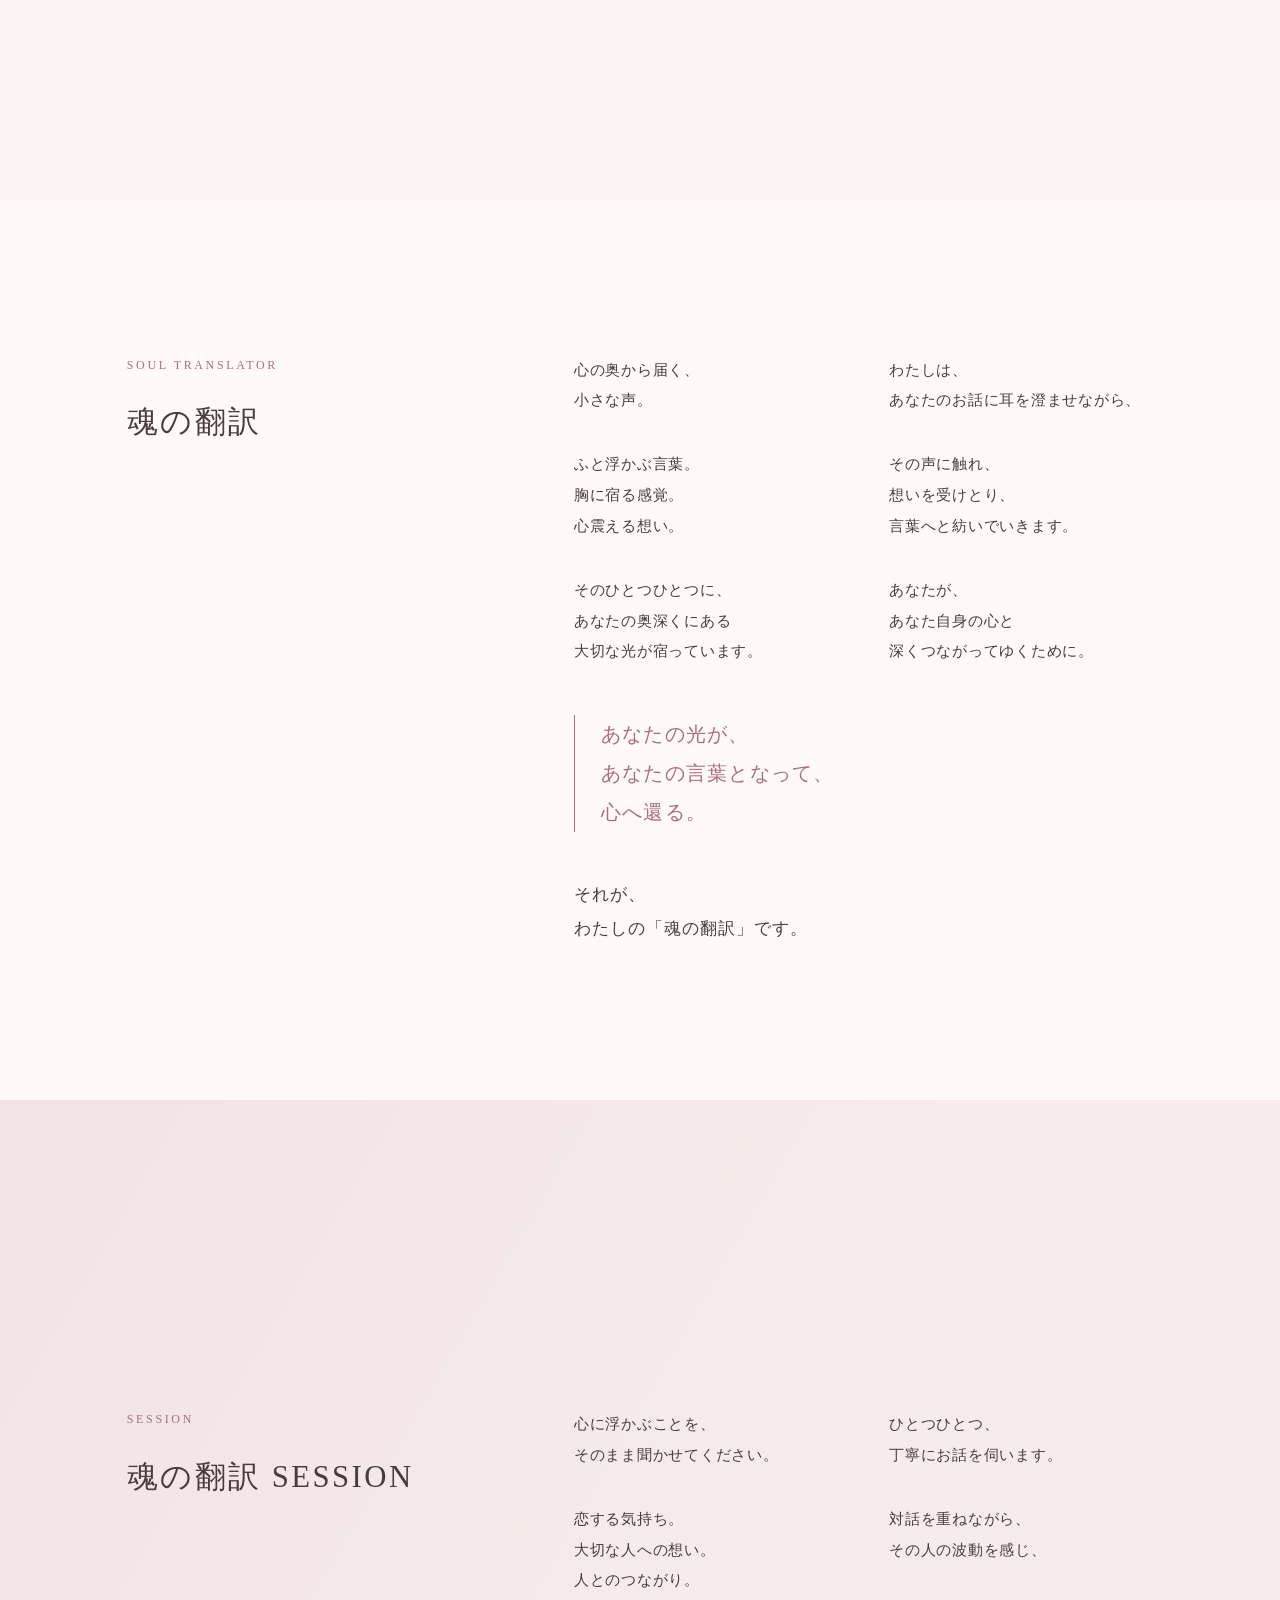
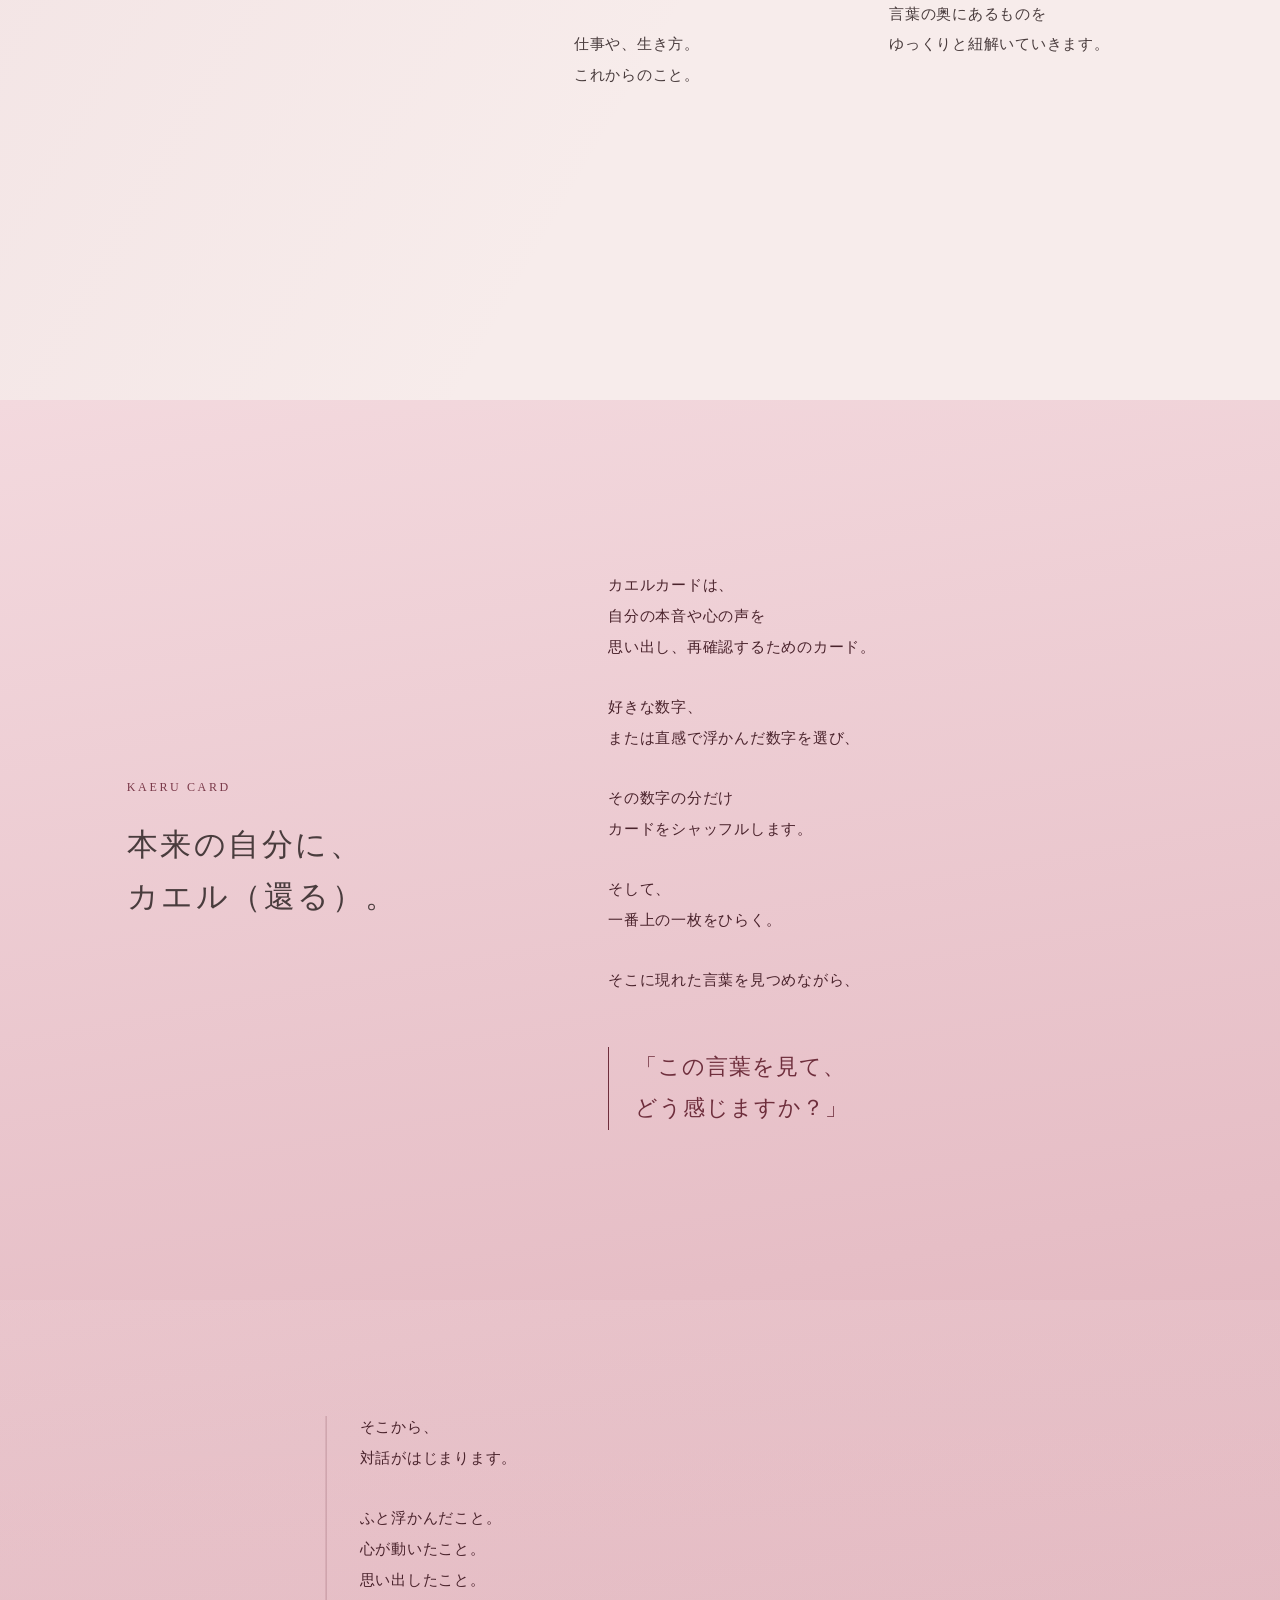
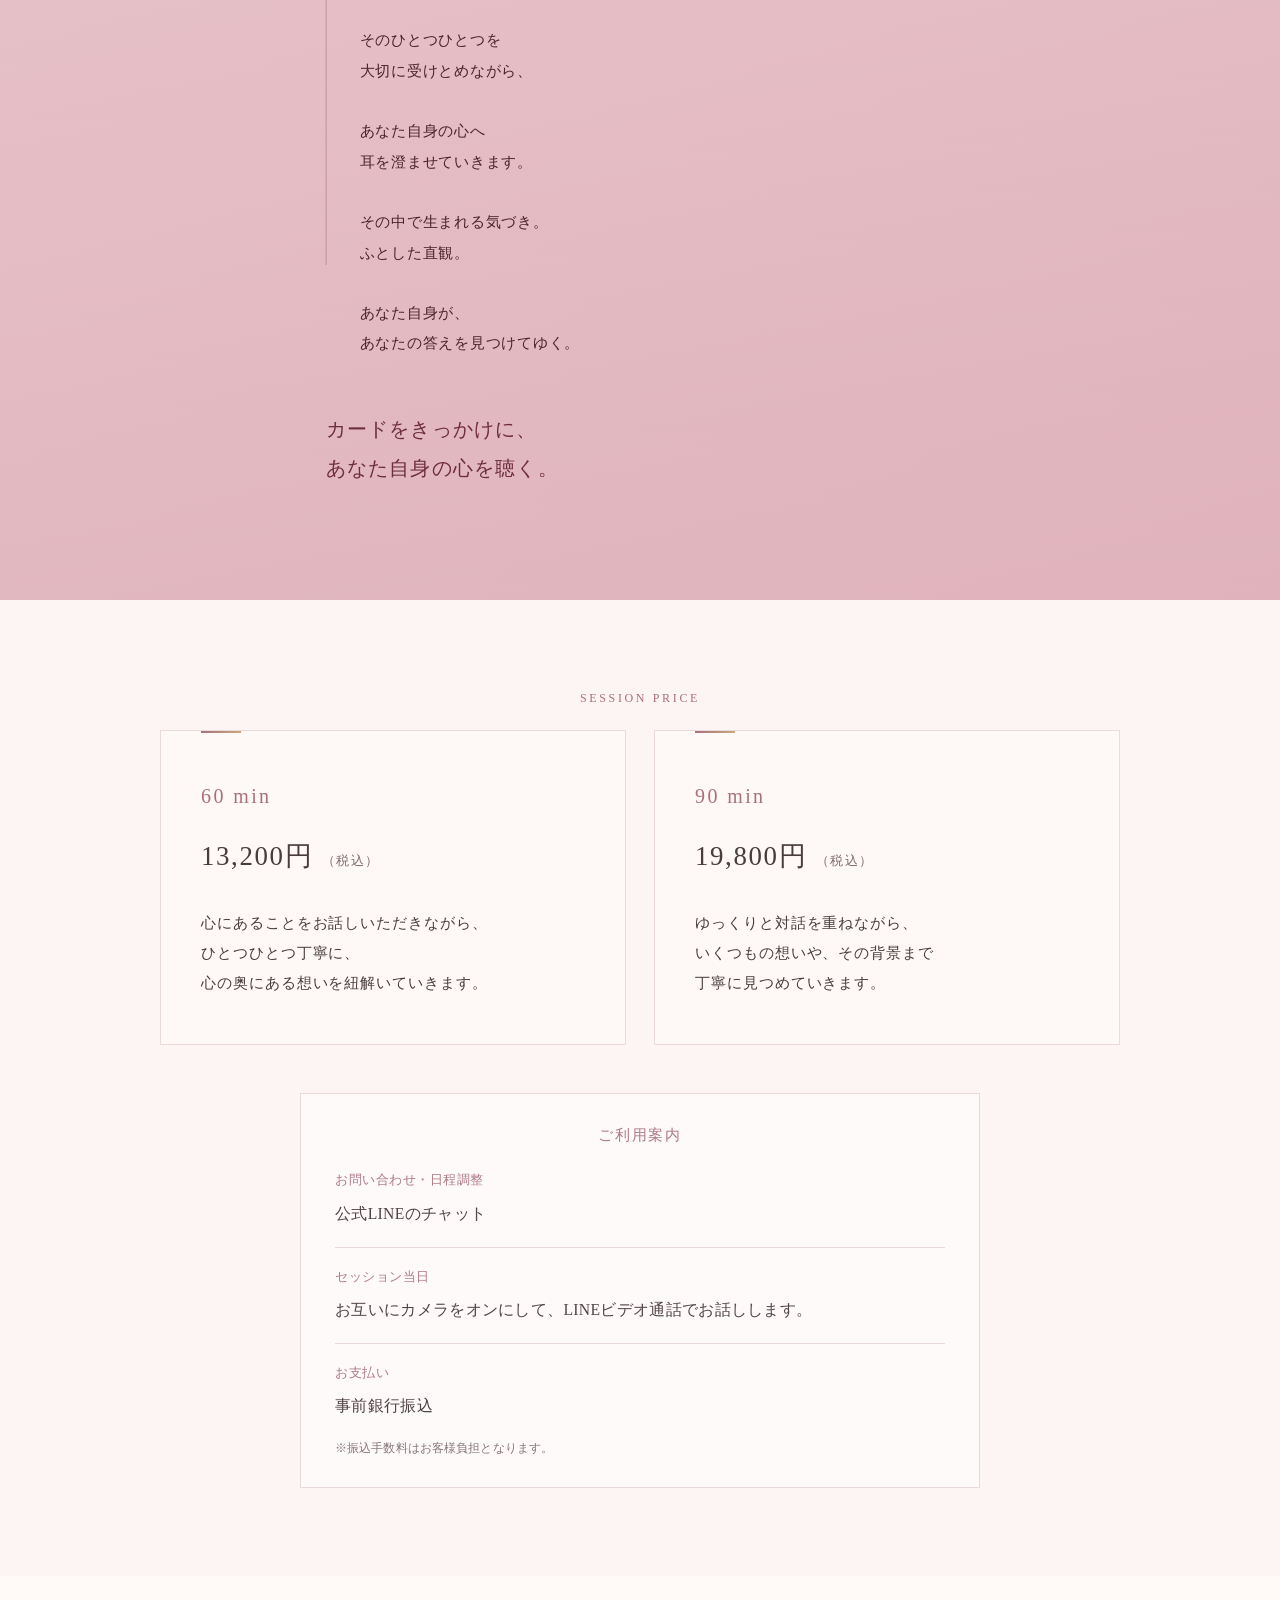
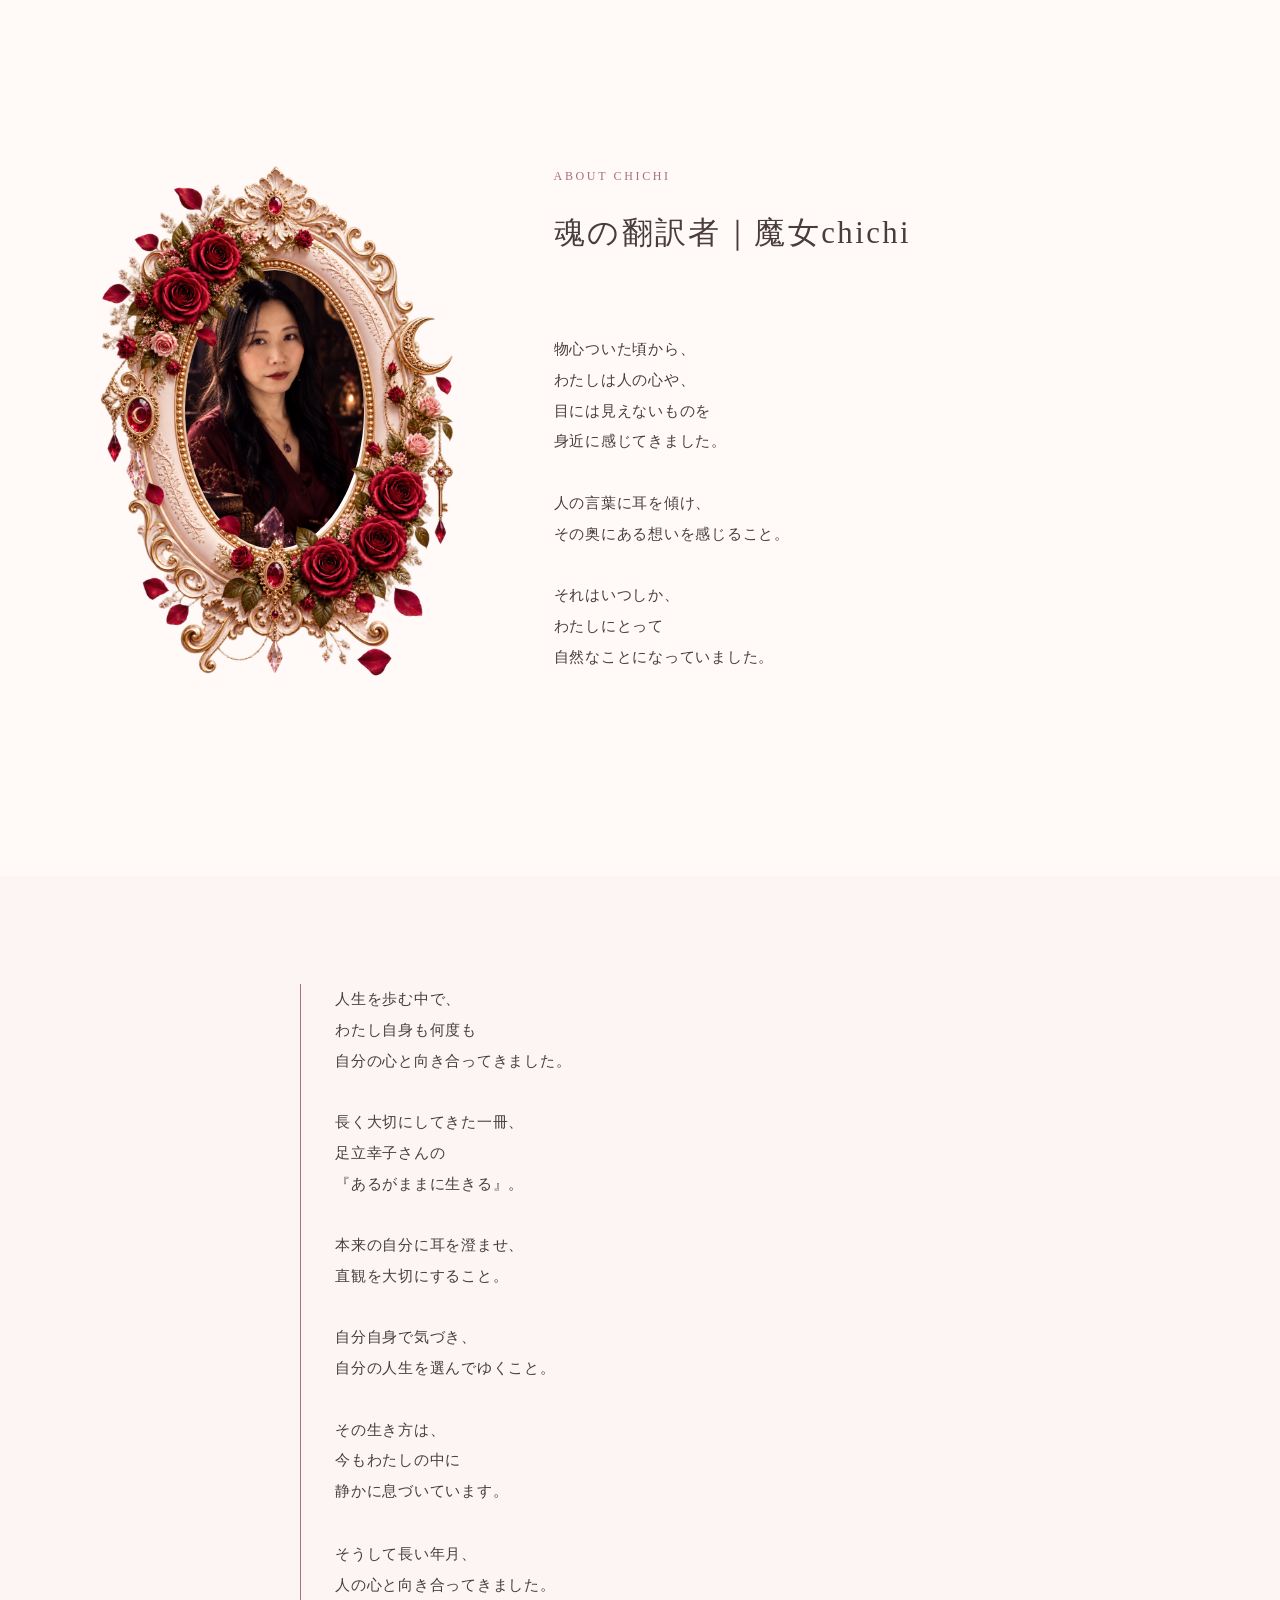
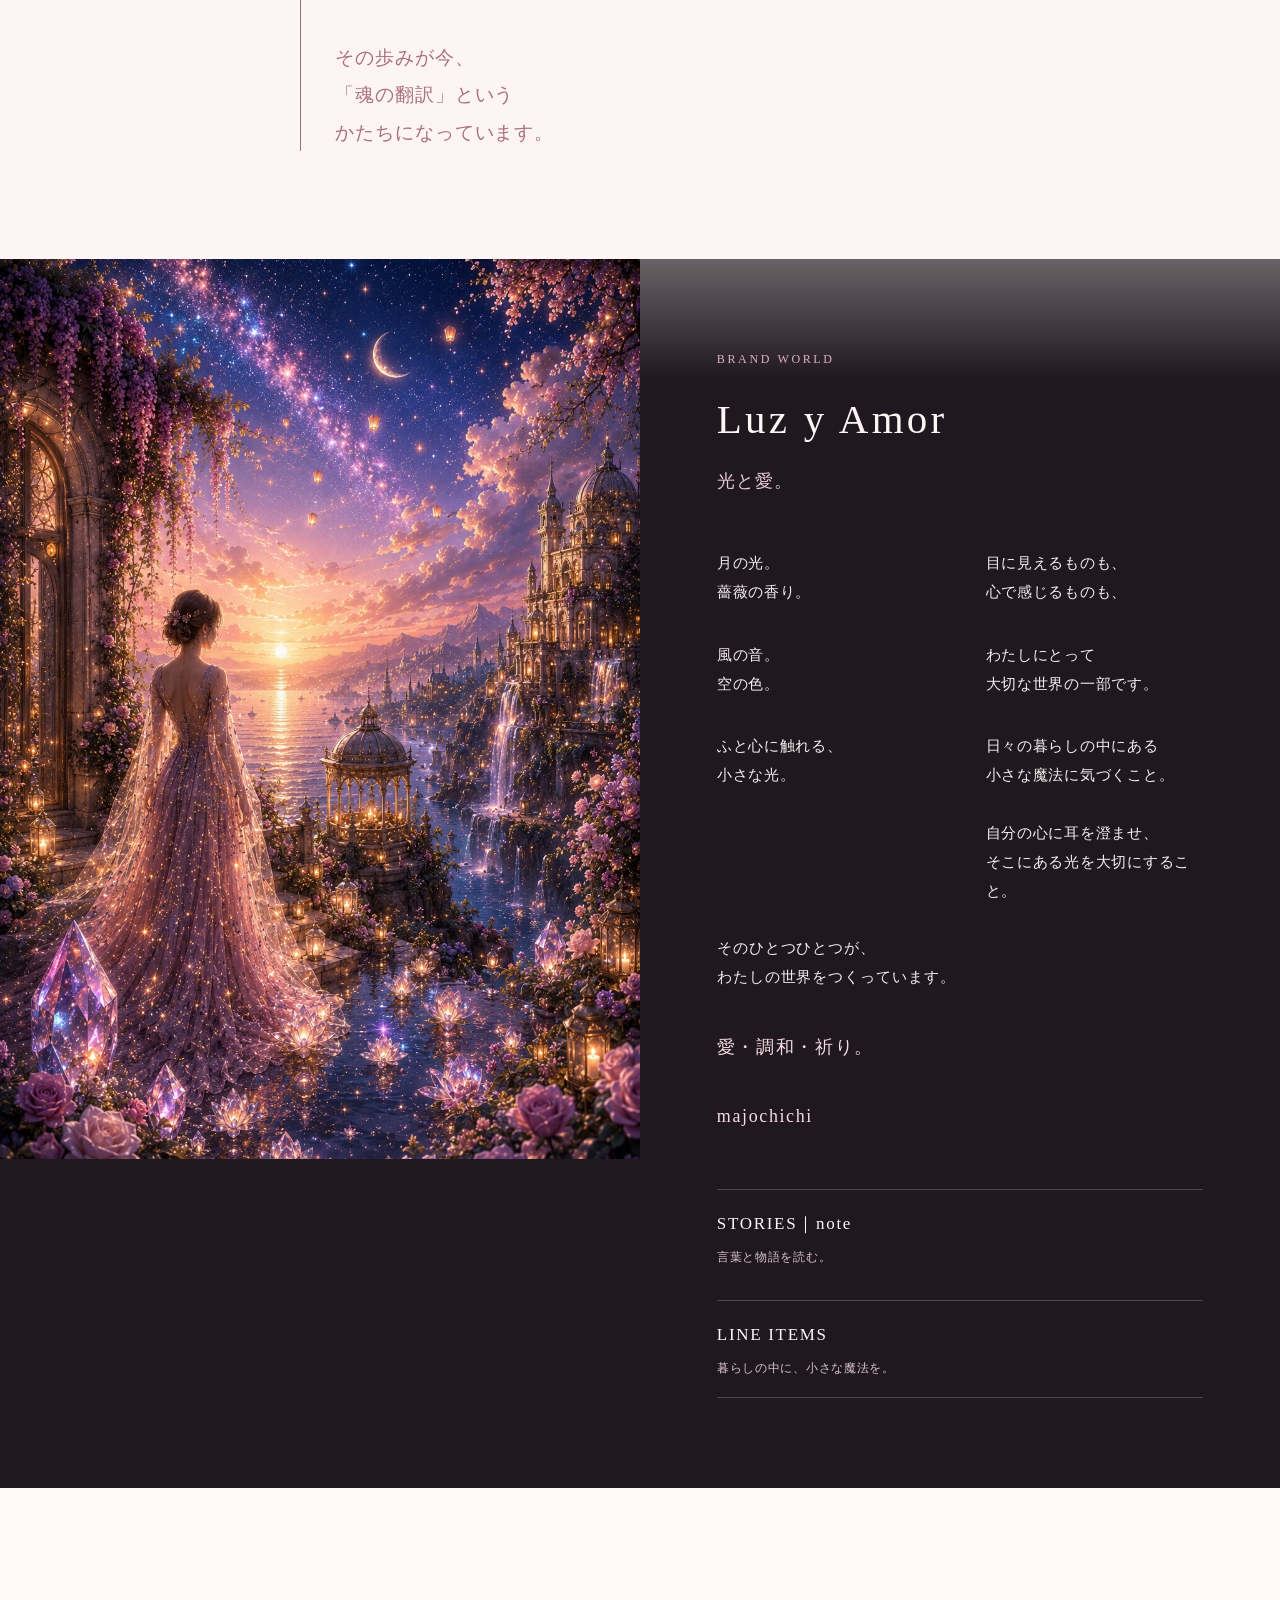
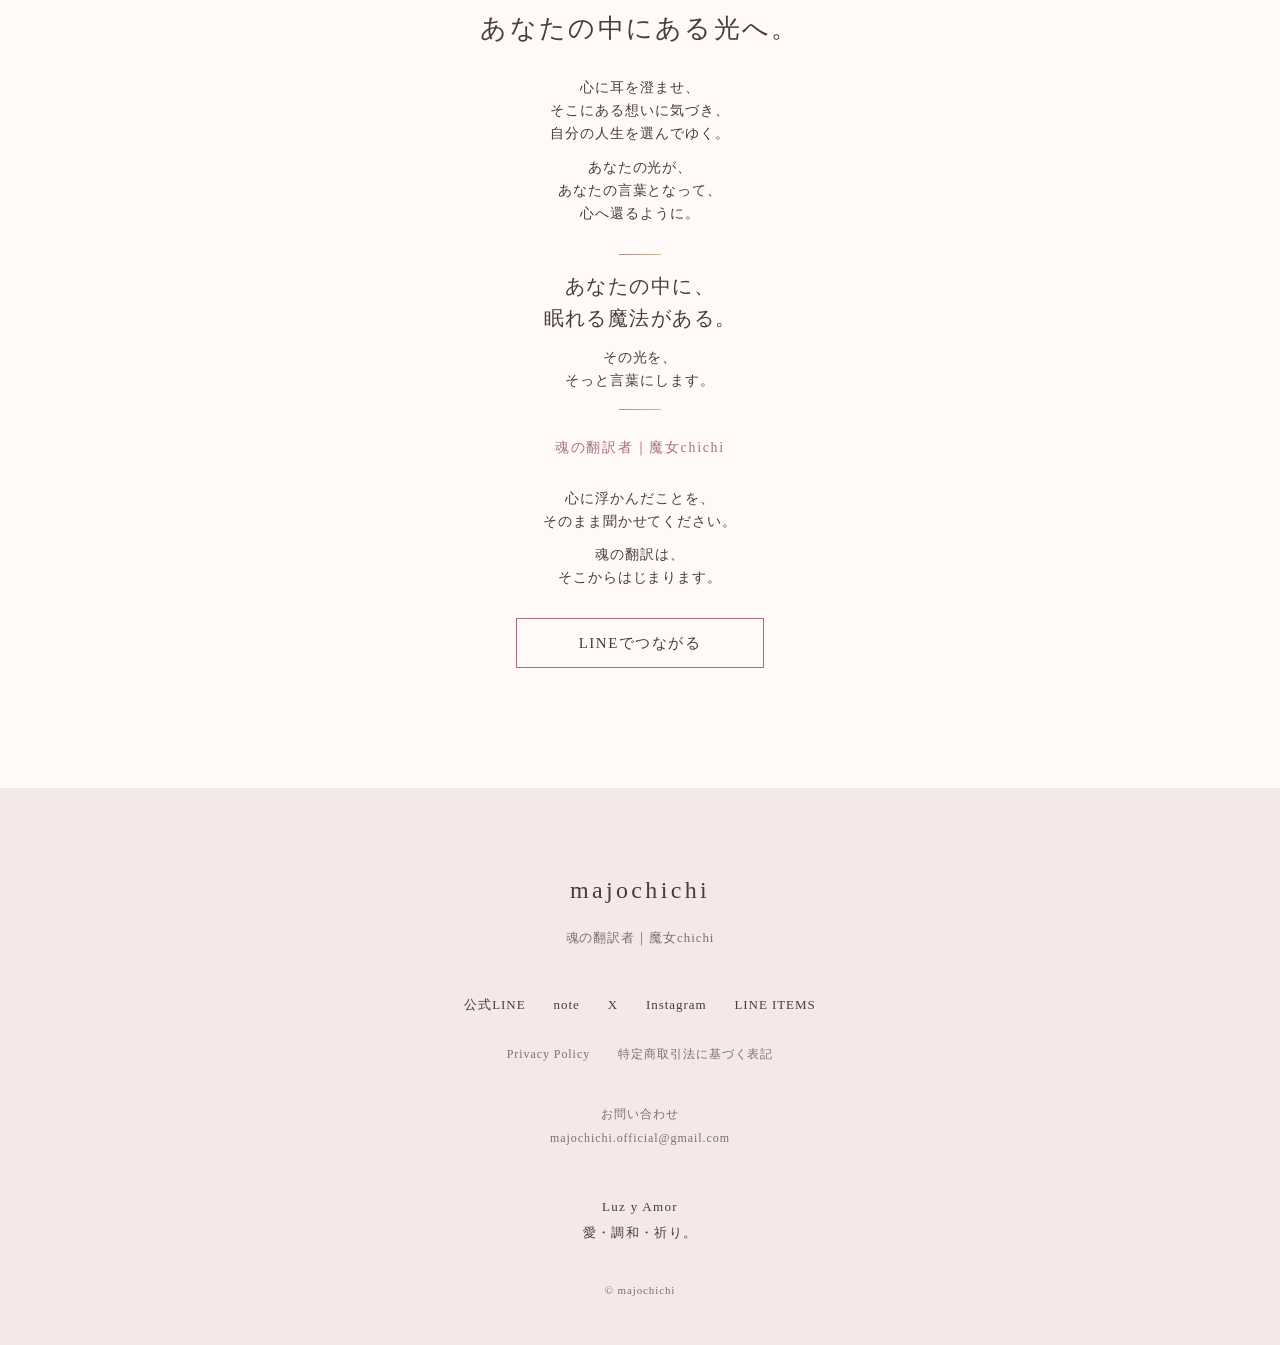
==== commit be9359ec: "Rename majochichi_index_footer_approved_full.html to index.html" ====
--- a/index.html
+++ b/index.html
@@ -85,20 +85,46 @@
       #session-price .session-info.session-guide .session-guide-value { font-size: 0.94rem; }
       #session-price .session-mobile-break { display: inline; }
     }
-    /* Footer: approved three-line layout on smartphones only */
+    /* Footer links: approved mobile usability improvement */
     @media (max-width: 640px) {
       .site-footer .site-footer-links {
-        display: grid;
-        grid-template-columns: repeat(3, max-content);
+        display: flex;
+        flex-direction: column;
+        align-items: center;
         justify-content: center;
-        justify-items: center;
-        column-gap: 1.4em;
-        row-gap: 0.65em;
+        gap: 8px;
         text-align: center;
       }
-      .site-footer .site-footer-links > a { margin: 0; position: relative; }
-      .site-footer .site-footer-links > a:nth-child(1),
-      .site-footer .site-footer-links > a:nth-child(5) { grid-column: 1 / -1; }
+      .site-footer .site-footer-links > a {
+        box-sizing: border-box;
+        display: inline-flex;
+        align-items: center;
+        justify-content: center;
+        min-height: 44px;
+        min-width: 132px;
+        padding: 10px 18px;
+        margin: 0;
+        position: relative;
+        color: #514446;
+        font-size: 0.95rem;
+        line-height: 1.5;
+        text-decoration: underline;
+        text-underline-offset: 4px;
+        text-decoration-thickness: 1px;
+      }
+      .site-footer .site-footer-links > a:first-child {
+        min-width: 190px;
+        margin-bottom: 10px;
+        border: 1px solid #ae7988;
+        border-radius: 999px;
+        background: rgba(255, 255, 255, 0.48);
+        text-decoration: none;
+        font-weight: 500;
+      }
+      .site-footer .site-footer-links > a:focus-visible {
+        outline: 2px solid #514446;
+        outline-offset: 3px;
+      }
     }
   </style>
 </head>
@@ -911,7 +937,7 @@
           target="_blank"
           rel="noopener noreferrer"
         >
-          LINE
+          公式LINE
         </a>
 
         
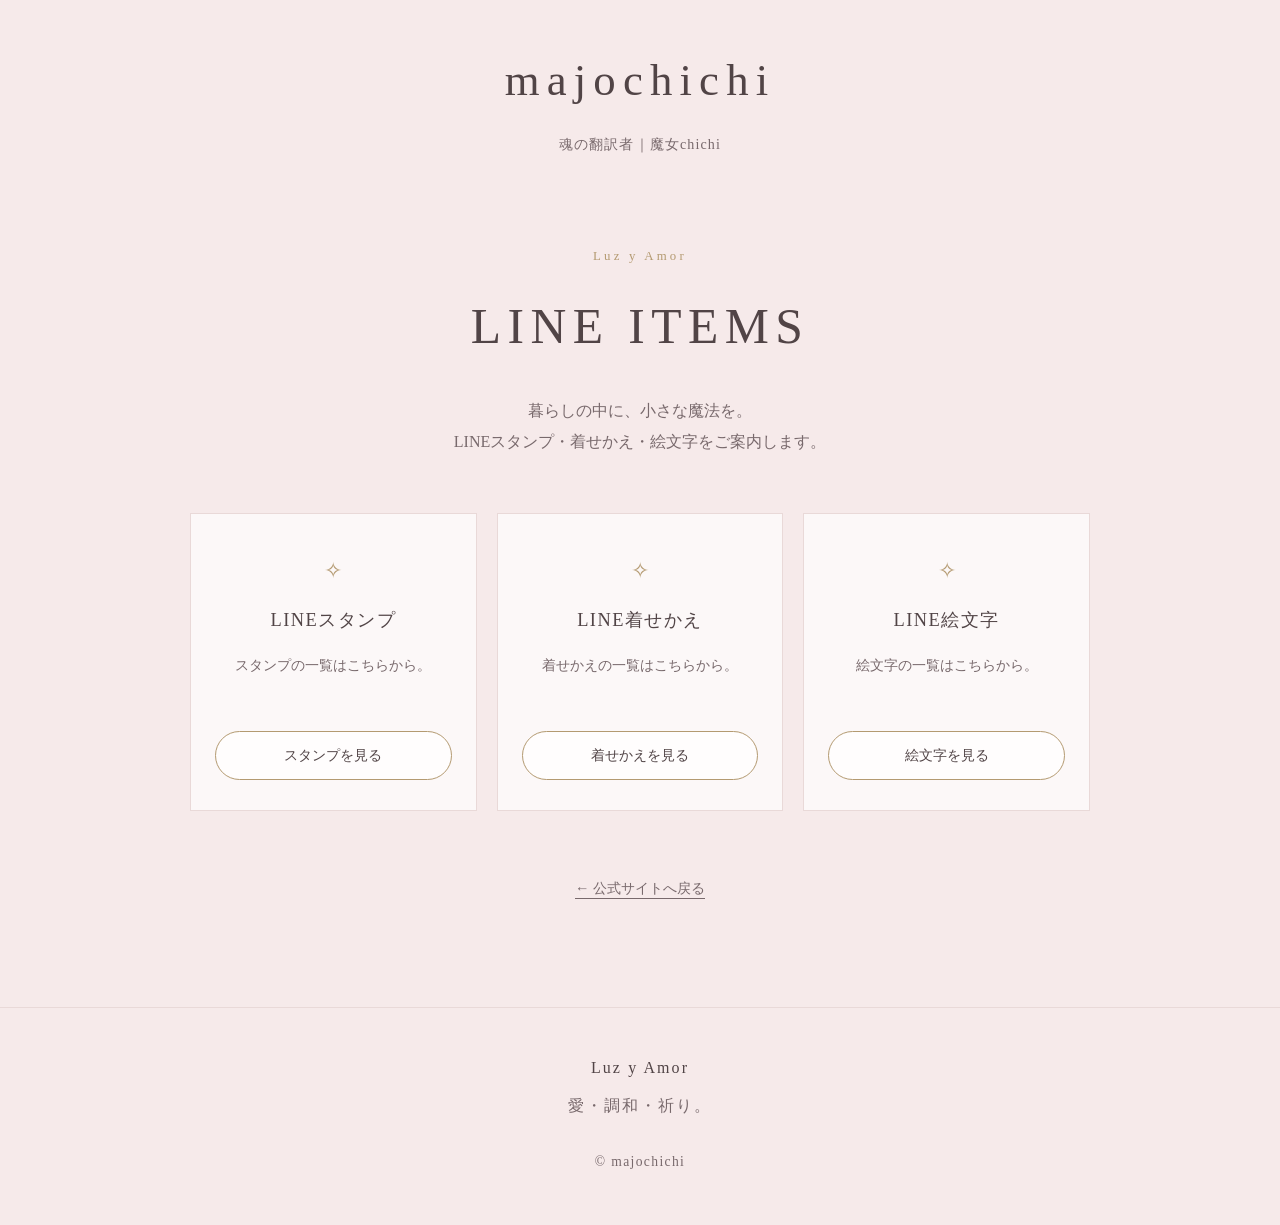
==== commit 912e1f60: "Rename line.html to index.html" ====
--- a/index.html
+++ b/index.html
@@ -3,1017 +3,74 @@
 <head>
   <meta charset="UTF-8">
   <meta name="viewport" content="width=device-width, initial-scale=1.0">
-
-  <link rel="stylesheet" href="style.css">
-  <link rel="stylesheet" href="kaeru-fix.css">
-
-  <title>魂の翻訳者｜魔女chichi｜majochichi</title>
-
-  <meta
-    name="description"
-    content="あなたの中に、眠れる魔法がある。その光を、そっと言葉にします。魂の翻訳者｜魔女chichi"
-  >
+  <meta name="description" content="majochichiのLINE ITEMS。LINEスタンプ・着せかえ・絵文字のご案内。">
+  <title>LINE ITEMS｜majochichi</title>
   <style>
-    .keep-phrase { white-space: nowrap; }
-    @media (max-width: 640px) {
-      .keep-phrase { white-space: normal; }
-    }
-
-    /* SESSION PRICE: approved guidance layout (PC and mobile) */
-    #session-price .session-info.session-guide {
-      box-sizing: border-box;
-      width: min(100%, 680px);
-      margin: 48px auto 0;
-      padding: 28px 34px;
-      border: 1px solid #e9d9d8;
-      background: rgba(255, 255, 255, 0.48);
-      text-align: left;
-    }
-    #session-price .session-guide-title {
-      margin: 0 0 22px;
-      color: #ae7988;
-      text-align: center;
-      font-size: 0.95rem;
-      font-weight: 500;
-      letter-spacing: 0.12em;
-      line-height: 1.7;
-    }
-    #session-price .session-guide-item {
-      padding: 0 0 18px;
-      margin: 0 0 18px;
-      border-bottom: 1px solid #e9d9d8;
-    }
-    #session-price .session-guide-item:last-child {
-      padding-bottom: 0;
-      margin-bottom: 0;
-      border-bottom: 0;
-    }
-    #session-price .session-guide-label {
-      margin: 0 0 7px;
-      color: #ae7988;
-      font-size: 0.82rem;
-      font-weight: 500;
-      letter-spacing: 0.04em;
-      line-height: 1.7;
-    }
-    #session-price .session-info.session-guide .session-guide-value {
-      margin: 0;
-      color: #514446;
-      font-size: 0.98rem;
-      letter-spacing: 0.02em;
-      line-height: 1.9;
-      overflow-wrap: anywhere;
-    }
-    #session-price .session-info.session-guide .session-note {
-      margin: 7px 0 0;
-      color: #89777b;
-      font-size: 0.78rem;
-      letter-spacing: 0.01em;
-      line-height: 1.8;
-      text-align: left;
-    }
-    #session-price .session-mobile-break { display: none; }
-
-    @media (max-width: 640px) {
-      #session-price .session-info.session-guide {
-        width: 100%;
-        margin-top: 32px;
-        padding: 24px 20px;
-      }
-      #session-price .session-guide-title { margin-bottom: 18px; }
-      #session-price .session-guide-item { padding-bottom: 15px; margin-bottom: 15px; }
-      #session-price .session-info.session-guide .session-guide-value { font-size: 0.94rem; }
-      #session-price .session-mobile-break { display: inline; }
-    }
-    /* Footer links: approved mobile usability improvement */
-    @media (max-width: 640px) {
-      .site-footer .site-footer-links {
-        display: flex;
-        flex-direction: column;
-        align-items: center;
-        justify-content: center;
-        gap: 8px;
-        text-align: center;
-      }
-      .site-footer .site-footer-links > a {
-        box-sizing: border-box;
-        display: inline-flex;
-        align-items: center;
-        justify-content: center;
-        min-height: 44px;
-        min-width: 132px;
-        padding: 10px 18px;
-        margin: 0;
-        position: relative;
-        color: #514446;
-        font-size: 0.95rem;
-        line-height: 1.5;
-        text-decoration: underline;
-        text-underline-offset: 4px;
-        text-decoration-thickness: 1px;
-      }
-      .site-footer .site-footer-links > a:first-child {
-        min-width: 190px;
-        margin-bottom: 10px;
-        border: 1px solid #ae7988;
-        border-radius: 999px;
-        background: rgba(255, 255, 255, 0.48);
-        text-decoration: none;
-        font-weight: 500;
-      }
-      .site-footer .site-footer-links > a:focus-visible {
-        outline: 2px solid #514446;
-        outline-offset: 3px;
-      }
-    }
+    :root { --pink:#f6eaea; --white:#fffdfd; --ink:#514446; --sub:#78696c; --gold:#b49a71; --line:#e9d9d8; }
+    * { box-sizing:border-box; }
+    html { scroll-behavior:smooth; }
+    body { margin:0; background:var(--pink); color:var(--ink); font-family:"Yu Mincho","Hiragino Mincho ProN","Noto Serif JP",Georgia,serif; line-height:1.9; }
+    a { color:inherit; }
+    a:focus-visible { outline:2px solid var(--ink); outline-offset:4px; }
+    .wrap { width:min(100% - 40px, 900px); margin-inline:auto; }
+    header { padding:38px 0 16px; text-align:center; }
+    .brand { margin:0; font-family:Georgia,serif; font-size:clamp(1.9rem,5vw,2.8rem); letter-spacing:.16em; }
+    .role { margin:8px 0 0; color:var(--sub); font-size:.88rem; letter-spacing:.08em; }
+    main { padding:70px 0 96px; }
+    .eyebrow { margin:0 0 12px; color:var(--gold); font-family:Georgia,serif; font-size:.8rem; letter-spacing:.25em; }
+    h1 { margin:0; font-family:Georgia,serif; font-size:clamp(2rem,6vw,3.1rem); font-weight:400; letter-spacing:.13em; }
+    .intro { margin:22px auto 0; max-width:34em; color:var(--sub); font-size:1rem; }
+    .heading { text-align:center; margin-bottom:56px; }
+    .items { display:grid; grid-template-columns:repeat(3,minmax(0,1fr)); gap:20px; }
+    .item { background:rgba(255,255,255,.67); border:1px solid var(--line); padding:36px 24px 30px; text-align:center; min-width:0; }
+    .item::before { content:"✧"; display:block; color:var(--gold); font-size:1.4rem; margin-bottom:10px; }
+    h2 { font-size:1.15rem; font-weight:500; letter-spacing:.08em; margin:0 0 14px; }
+    .description { color:var(--sub); font-size:.88rem; margin:0 0 30px; min-height:3.5em; }
+    .item a { display:inline-flex; align-items:center; justify-content:center; min-height:48px; width:100%; padding:10px 12px; border:1px solid var(--gold); border-radius:999px; text-decoration:none; font-size:.88rem; background:var(--white); transition:background .2s ease; }
+    .item a:hover { background:#f9f0ef; }
+    .back { display:block; width:fit-content; min-height:44px; padding:8px 14px; margin:56px auto 0; color:var(--sub); text-underline-offset:5px; font-size:.9rem; }
+    footer { border-top:1px solid var(--line); text-align:center; padding:45px 20px 50px; }
+    .motto { font-family:Georgia,serif; letter-spacing:.13em; margin:0 0 8px; }
+    .values { margin:0 0 28px; color:var(--sub); letter-spacing:.12em; }
+    .copyright { margin:0; color:var(--sub); font-family:Georgia,serif; font-size:.85rem; letter-spacing:.1em; }
+    @media (max-width:720px) { main { padding:50px 0 75px; } .heading { margin-bottom:36px; } .items { grid-template-columns:1fr; gap:16px; max-width:480px; margin-inline:auto; } .item { padding:28px 24px; } .description { min-height:0; margin-bottom:20px; } }
+    @media (prefers-reduced-motion:reduce) { html { scroll-behavior:auto; } .item a { transition:none; } }
   </style>
 </head>
-
 <body>
-
-  <main>
-
-    <!-- FIRST VIEW -->
-    <section id="first-view">
-
-      <div class="first-view-inner">
-
-        <div class="first-view-copy">
-
-          <p class="first-view-role">
-            魂の翻訳者｜魔女chichi
-          </p>
-
-          <h1>
-            あなたの中に、<br>
-            <span class="keep-line">眠れる魔法がある。</span>
-          </h1>
-
-          <p class="first-view-message">
-            その光を、<br>
-            そっと言葉にします。
-          </p>
-
-          <p class="first-view-signature">
-            majochichi
-          </p>
-
-        </div>
-
-
-        <div class="first-view-visual">
-
-          <img
-            src="assets/first-view.jpg"
-            alt="薔薇と光に包まれ、静かに目を閉じる女性のイラスト"
-          >
-
-        </div>
-
-      </div>
-
-      <p class="first-view-scroll">
-        <span class="scroll-line" aria-hidden="true"></span>
-        Scroll
-      </p>
-
-    </section>
-
-
-    <!-- MESSAGE -->
-    <section id="message" class="message-section">
-
-      <div class="petals" aria-hidden="true">
-        <span class="light light--a" style="left:7%; top:66%; --w:5px; --h:5px; animation-duration:11s; animation-delay:0s; --drift-1:14px; --drift-2:-10px; --peak-opacity:0.35;"></span>
-        <span class="light light--b" style="left:92%; top:60%; --w:6px; --h:6px; animation-duration:14s; animation-delay:5s; --drift-1:-16px; --drift-2:12px; --peak-opacity:0.4;"></span>
-        <span class="light light--c" style="left:10%; top:73%; --w:4px; --h:4px; animation-duration:9.5s; animation-delay:8s; --drift-1:12px; --drift-2:-14px; --peak-opacity:0.3;"></span>
-      </div>
-
-      <div class="message-inner">
-
-        <p class="message-lead">
-          心の奥には、<br>
-          あなたに見つけて欲しい<br>
-          言葉や想いがあります。
-        </p>
-
-        <div class="content-columns">
-
-          <div class="content-col">
-
-            <p>
-              ふと、心が揺れるとき。<br><br>
-              胸の奥に、<br>
-              小さな光を感じるとき。<br><br>
-              静かな時間の中で、<br>
-              心の声が聞こえてくるとき。
-            </p>
-
-            <p>
-              そのひとつひとつは、<br>
-              あなたの中から生まれた<br>
-              大切なもの。
-            </p>
-
-          </div>
-
-          <div class="content-col">
-
-            <p>
-              わたしは、<br>
-              その声にそっと耳を澄ませます。
-            </p>
-
-            <p>
-              あなたの想いが、<br>
-              あなた自身の言葉となって<br>
-              心に届くように。
-            </p>
-
-          </div>
-
-        </div>
-
-      </div>
-
-    </section>
-
-
-    <!-- SOUL TRANSLATOR -->
-    <section
-      id="soul-translator"
-      class="soul-translator-section"
-    >
-
-      <div class="petals" aria-hidden="true">
-        <span class="light light--b" style="left:6%; top:58%; --w:5px; --h:5px; animation-duration:12.5s; animation-delay:1s; --drift-1:13px; --drift-2:-11px; --peak-opacity:0.4;"></span>
-        <span class="light light--c" style="left:94%; top:64%; --w:6px; --h:6px; animation-duration:15.5s; animation-delay:6s; --drift-1:-15px; --drift-2:10px; --peak-opacity:0.35;"></span>
-        <span class="light light--a" style="left:50%; top:86%; --w:4px; --h:4px; animation-duration:10s; animation-delay:9s; --drift-1:10px; --drift-2:-13px; --peak-opacity:0.3;"></span>
-      </div>
-
-      <div class="section-split">
-
-        <div class="section-meta">
-
-          <p class="section-label">
-            SOUL TRANSLATOR
-          </p>
-
-          <h2 class="section-title">
-            魂の翻訳
-          </h2>
-
-        </div>
-
-        <div class="section-content">
-
-          <div class="content-columns">
-
-            <div class="content-col">
-
-              <p>
-                心の奥から届く、<br>
-                小さな声。
-              </p>
-
-              <p>
-                ふと浮かぶ言葉。<br>
-                胸に宿る感覚。<br>
-                心震える想い。
-              </p>
-
-              <p>
-                そのひとつひとつに、<br>
-                あなたの奥深くにある<br>
-                大切な光が宿っています。
-              </p>
-
-            </div>
-
-            <div class="content-col">
-
-              <p>
-                わたしは、<br>
-                <span class="keep-phrase">あなたのお話に耳を澄ませながら、</span>
-              </p>
-
-              <p>
-                その声に触れ、<br>
-                想いを受けとり、<br>
-                言葉へと紡いでいきます。
-              </p>
-
-              <p>
-                あなたが、<br>
-                あなた自身の心と<br>
-                深くつながってゆくために。
-              </p>
-
-            </div>
-
-          </div>
-
-          <p class="pull-quote soul-translator-key">
-            あなたの光が、<br>
-            あなたの言葉となって、<br>
-            心へ還る。
-          </p>
-
-          <p class="soul-translator-ending">
-            それが、<br>
-            わたしの「魂の翻訳」です。
-          </p>
-
-        </div>
-
-      </div>
-
-    </section>
-
-
-    <!-- SESSION -->
-    <section id="session" class="session-section">
-
-      <div class="section-split">
-
-        <div class="section-meta">
-
-          <p class="section-label">
-            SESSION
-          </p>
-
-          <h2 class="section-title">
-            魂の翻訳 SESSION
-          </h2>
-
-        </div>
-
-        <div class="section-content">
-
-          <div class="content-columns">
-
-            <div class="content-col">
-
-              <p>
-                心に浮かぶことを、<br>
-                そのまま聞かせてください。
-              </p>
-
-              <p>
-                恋する気持ち。<br>
-                大切な人への想い。<br>
-                人とのつながり。
-              </p>
-
-              <p>
-                仕事や、生き方。<br>
-                これからのこと。
-              </p>
-
-            </div>
-
-            <div class="content-col">
-
-              <p>
-                ひとつひとつ、<br>
-                丁寧にお話を伺います。
-              </p>
-
-              <p>
-                対話を重ねながら、<br>
-                その人の波動を感じ、
-              </p>
-
-              <p>
-                言葉の奥にあるものを<br>
-                ゆっくりと紐解いていきます。
-              </p>
-
-            </div>
-
-          </div>
-
-        </div>
-
-      </div>
-
-    </section>
-
-
-    <!-- KAERU CARD -->
-    <section id="kaeru-card" class="kaeru-card-section kaeru-card-two-screen">
-
-      <!-- SCREEN 1 -->
-      <div class="kaeru-screen kaeru-screen-intro">
-        <div class="kaeru-screen-inner">
-
-          <div class="kaeru-screen-meta">
-            <p class="section-label">KAERU CARD</p>
-
-            <h2 class="section-title">
-              本来の自分に、<br>
-              カエル（還る）。
-            </h2>
-          </div>
-
-          <div class="kaeru-screen-content">
-            <div class="kaeru-reading-block">
-              <p>
-                カエルカードは、<br>
-                自分の本音や心の声を<br>
-                思い出し、再確認するためのカード。
-              </p>
-
-              <p>
-                好きな数字、<br>
-                または直感で浮かんだ数字を選び、
-              </p>
-
-              <p>
-                その数字の分だけ<br>
-                カードをシャッフルします。
-              </p>
-
-              <p>
-                そして、<br>
-                一番上の一枚をひらく。
-              </p>
-
-              <p>
-                そこに現れた言葉を見つめながら、
-              </p>
-            </div>
-
-            <p class="pull-quote kaeru-question">
-              「この言葉を見て、<br>
-              どう感じますか？」
-            </p>
-          </div>
-
-        </div>
-      </div>
-
-      <!-- SCREEN 2 -->
-      <div class="kaeru-screen kaeru-screen-dialogue">
-        <div class="kaeru-dialogue-inner">
-
-          <div class="kaeru-reading-block">
-            <p>
-              そこから、<br>
-              対話がはじまります。
-            </p>
-
-            <p>
-              ふと浮かんだこと。<br>
-              心が動いたこと。<br>
-              思い出したこと。
-            </p>
-
-            <p>
-              そのひとつひとつを<br>
-              大切に受けとめながら、
-            </p>
-
-            <p>
-              あなた自身の心へ<br>
-              耳を澄ませていきます。
-            </p>
-
-            <p>
-              その中で生まれる気づき。<br>
-              ふとした直観。
-            </p>
-
-            <p>
-              あなた自身が、<br>
-              あなたの答えを見つけてゆく。
-            </p>
-          </div>
-
-          <p class="kaeru-ending">
-            カードをきっかけに、<br>
-            あなた自身の心を聴く。
-          </p>
-
-        </div>
-      </div>
-
-    </section>
-
-
-    <!-- SESSION PRICE -->
-    <section
-      id="session-price"
-      class="session-price-section"
-    >
-
-      <div class="session-price-inner">
-
-        <p class="section-label">
-          SESSION PRICE
-        </p>
-
-        <div class="session-price-grid">
-
-          <div class="price-card">
-
-            <h3>
-              60 min
-            </h3>
-
-            <p class="price">
-              13,200円
-              <span>（税込）</span>
-            </p>
-
-            <p>
-              心にあることをお話しいただきながら、<br>
-              ひとつひとつ丁寧に、<br>
-              心の奥にある想いを紐解いていきます。
-            </p>
-
-          </div>
-
-
-          <div class="price-card">
-
-            <h3>
-              90 min
-            </h3>
-
-            <p class="price">
-              19,800円
-              <span>（税込）</span>
-            </p>
-
-            <p>
-              ゆっくりと対話を重ねながら、<br>
-              いくつもの想いや、その背景まで<br>
-              丁寧に見つめていきます。
-            </p>
-
-          </div>
-
-        </div>
-
-
-        <div class="session-info session-guide" aria-label="ご利用案内">
-          <h3 class="session-guide-title">ご利用案内</h3>
-
-          <div class="session-guide-item">
-            <p class="session-guide-label">お問い合わせ・日程調整</p>
-            <p class="session-guide-value">公式LINEのチャット</p>
-          </div>
-
-          <div class="session-guide-item">
-            <p class="session-guide-label">セッション当日</p>
-            <p class="session-guide-value">お互いにカメラをオンにして、<br class="session-mobile-break">LINEビデオ通話でお話しします。</p>
-          </div>
-
-          <div class="session-guide-item">
-            <p class="session-guide-label">お支払い</p>
-            <p class="session-guide-value">事前銀行振込</p>
-            <p class="session-note">※振込手数料はお客様負担となります。</p>
-          </div>
-        </div>
-
-      </div>
-
-    </section>
-
-
-    <!-- ABOUT CHICHI -->
-    <section
-      id="about-chichi"
-      class="about-chichi-section"
-    >
-
-      <div class="about-chichi-screen about-chichi-screen-portrait">
-
-        <div class="about-chichi-inner">
-
-          <div class="about-chichi-meta">
-
-            <p class="section-label">
-              ABOUT CHICHI
-            </p>
-
-            <h2 class="section-title">
-              魂の翻訳者｜魔女chichi
-            </h2>
-
-          </div>
-
-
-          <div class="about-chichi-visual">
-
-            <div class="about-chichi-portrait">
-              <img
-                src="assets/about-chichi.png"
-                alt="魂の翻訳者｜魔女chichi"
-              >
-            </div>
-
-            <img
-              class="about-chichi-frame"
-              src="assets/about-frame.png"
-              alt=""
-              aria-hidden="true"
-            >
-
-          </div>
-
-
-          <div class="about-chichi-body about-chichi-intro">
-
-            <p>
-              物心ついた頃から、<br>
-              わたしは人の心や、<br>
-              目には見えないものを<br>
-              身近に感じてきました。<br><br>
-              人の言葉に耳を傾け、<br>
-              その奥にある想いを感じること。<br><br>
-              それはいつしか、<br>
-              わたしにとって<br>
-              自然なことになっていました。
-            </p>
-
-          </div>
-
-        </div>
-
-      </div>
-
-
-      <div class="about-chichi-screen about-chichi-screen-philosophy">
-
-        <div class="petals" aria-hidden="true">
-          <span class="petal petal--a" style="left:16%; top:-6%; --w:13px; --h:17px; animation-duration:14s; animation-delay:0s; --drift-1:28px; --drift-2:-18px; --drift-3:22px; --rot-1:25deg; --rot-2:-15deg; --rot-3:40deg; --peak-opacity:0.5;"><span class="petal-shape"></span></span>
-          <span class="petal petal--b" style="left:78%; top:-9%; --w:19px; --h:24px; animation-duration:21s; animation-delay:6s; --drift-1:-32px; --drift-2:26px; --drift-3:-28px; --rot-1:-30deg; --rot-2:18deg; --rot-3:-50deg; --peak-opacity:0.45;"><span class="petal-shape"></span></span>
-          <span class="petal petal--c" style="left:48%; top:-7%; --w:16px; --h:20px; animation-duration:18s; animation-delay:10s; --drift-1:24px; --drift-2:-20px; --drift-3:26px; --rot-1:20deg; --rot-2:-35deg; --rot-3:55deg; --peak-opacity:0.55;"><span class="petal-shape"></span></span>
-          <span class="petal petal--a" style="left:30%; top:-10%; --w:25px; --h:31px; animation-duration:24s; animation-delay:3s; --drift-1:-40px; --drift-2:30px; --drift-3:-35px; --rot-1:-25deg; --rot-2:20deg; --rot-3:-60deg; --peak-opacity:0.4;"><span class="petal-shape"></span></span>
-        </div>
-
-        <div class="about-chichi-philosophy-inner">
-
-          <div class="about-chichi-body about-chichi-philosophy">
-
-            <p>
-              人生を歩む中で、<br>
-              わたし自身も何度も<br>
-              自分の心と向き合ってきました。<br><br>
-              長く大切にしてきた一冊、<br>
-              足立幸子さんの<br>
-              『あるがままに生きる』。<br><br>
-              本来の自分に耳を澄ませ、<br>
-              直観を大切にすること。<br><br>
-              自分自身で気づき、<br>
-              自分の人生を選んでゆくこと。<br><br>
-              その生き方は、<br>
-              今もわたしの中に<br>
-              静かに息づいています。
-            </p>
-
-            <p>
-              そうして長い年月、<br>
-              人の心と向き合ってきました。
-            </p>
-
-          </div>
-
-          <p class="about-chichi-ending">
-            その歩みが今、<br>
-            「魂の翻訳」という<br>
-            かたちになっています。
-          </p>
-
-        </div>
-
-      </div>
-
-    </section>
-
-
-    <!-- BRAND WORLD -->
-    <section
-      id="brand-world"
-      class="brand-world-section"
-    >
-
-      <div class="brand-world-inner">
-
-        <div class="brand-world-visual">
-
-          <img
-            src="assets/brand-world.jpg"
-            alt="月と薔薇と光に包まれたmajochichiの世界"
-          >
-
-        </div>
-
-
-        <div class="brand-world-copy">
-
-          <p class="section-label">
-            BRAND WORLD
-          </p>
-
-          <h2 class="brand-world-title">
-            Luz y Amor
-          </h2>
-
-          <p class="brand-world-lead">
-            光と愛。
-          </p>
-
-          <div class="content-columns brand-world-columns">
-
-            <div class="content-col">
-
-              <p>
-                月の光。<br>
-                薔薇の香り。
-              </p>
-
-              <p>
-                風の音。<br>
-                空の色。
-              </p>
-
-              <p>
-                ふと心に触れる、<br>
-                小さな光。
-              </p>
-
-            </div>
-
-            <div class="content-col">
-
-              <p>
-                目に見えるものも、<br>
-                心で感じるものも、
-              </p>
-
-              <p>
-                わたしにとって<br>
-                大切な世界の一部です。
-              </p>
-
-              <p>
-                日々の暮らしの中にある<br>
-                小さな魔法に気づくこと。<br><br>
-                自分の心に耳を澄ませ、<br>
-                そこにある光を大切にすること。
-              </p>
-
-            </div>
-
-          </div>
-
-          <p class="brand-world-body-tail">
-            そのひとつひとつが、<br>
-            わたしの世界をつくっています。
-          </p>
-
-          <p class="brand-world-ending">
-            愛・調和・祈り。<br><br>
-            majochichi
-          </p>
-
-
-          <div class="brand-world-links">
-
-            
-              <a
-              href="https://note.com/majochichi"
-              target="_blank"
-              rel="noopener noreferrer"
-            >
-              <span>
-                STORIES｜note
-              </span>
-
-              <small>
-                言葉と物語を読む。
-              </small>
-            </a>
-
-
-            
-              <a
-              href="https://line.me/S/shop/sticker/author/6569185"
-              target="_blank"
-              rel="noopener noreferrer"
-            >
-              <span>
-                LINE ITEMS
-              </span>
-
-              <small>
-                暮らしの中に、小さな魔法を。
-              </small>
-            </a>
-
-          </div>
-
-        </div>
-
-      </div>
-
-    </section>
-
-
-    <!-- FINAL MESSAGE -->
-    <section
-      id="final-message"
-      class="final-message-section"
-    >
-
-      <div class="petals" aria-hidden="true">
-        <span class="light light--a" style="left:10%; top:70%; --w:6px; --h:6px; animation-duration:10s; animation-delay:0s; --drift-1:15px; --drift-2:-12px; --peak-opacity:0.45;"></span>
-        <span class="light light--c" style="left:90%; top:66%; --w:5px; --h:5px; animation-duration:13s; animation-delay:4s; --drift-1:-14px; --drift-2:11px; --peak-opacity:0.4;"></span>
-        <span class="light light--b" style="left:18%; top:78%; --w:7px; --h:7px; animation-duration:15.5s; animation-delay:8s; --drift-1:16px; --drift-2:-13px; --peak-opacity:0.5;"></span>
-        <span class="light light--a" style="left:82%; top:74%; --w:4px; --h:4px; animation-duration:9s; animation-delay:2s; --drift-1:-11px; --drift-2:14px; --peak-opacity:0.35;"></span>
-        <span class="light light--c" style="left:50%; top:84%; --w:9px; --h:9px; animation-duration:16s; animation-delay:11s; --drift-1:12px; --drift-2:-15px; --peak-opacity:0.4;"></span>
-      </div>
-
-      <div class="final-message-inner">
-
-        <h2>
-          あなたの中にある光へ。
-        </h2>
-
-        <div class="final-message-lead">
-
-          <p>
-            心に耳を澄ませ、<br>
-            そこにある想いに気づき、<br>
-            自分の人生を選んでゆく。
-          </p>
-
-          <p>
-            あなたの光が、<br>
-            あなたの言葉となって、<br>
-            心へ還るように。
-          </p>
-
-        </div>
-
-        <div class="final-message-core">
-
-          <span class="final-message-divider" aria-hidden="true"></span>
-
-          <p class="final-message-key">
-            あなたの中に、<br>
-            眠れる魔法がある。
-          </p>
-
-          <p class="final-message-sub">
-            その光を、<br>
-            そっと言葉にします。
-          </p>
-
-          <span class="final-message-divider" aria-hidden="true"></span>
-
-        </div>
-
-        <p class="final-message-role">
-          魂の翻訳者｜魔女chichi
-        </p>
-
-        <div class="final-message-invite">
-
-          <p>
-            心に浮かんだことを、<br>
-            そのまま聞かせてください。
-          </p>
-
-          <p>
-            魂の翻訳は、<br>
-            そこからはじまります。
-          </p>
-
-        </div>
-
-        
-          <a
-          class="line-cta"
-          href="https://lin.ee/QZUK7N4"
-          target="_blank"
-          rel="noopener noreferrer"
-        >
-          LINEでつながる
-        </a>
-
-      </div>
-
-    </section>
-
+  <header class="wrap">
+    <p class="brand">majochichi</p>
+    <p class="role">魂の翻訳者｜魔女chichi</p>
+  </header>
+  <main class="wrap">
+    <div class="heading">
+      <p class="eyebrow">Luz y Amor</p>
+      <h1>LINE ITEMS</h1>
+      <p class="intro">暮らしの中に、小さな魔法を。<br>LINEスタンプ・着せかえ・絵文字をご案内します。</p>
+    </div>
+    <div class="items">
+      <section class="item" aria-labelledby="sticker-title">
+        <h2 id="sticker-title">LINEスタンプ</h2>
+        <p class="description">スタンプの一覧はこちらから。</p>
+        <a href="https://line.me/S/shop/sticker/author/6569185" target="_blank" rel="noopener noreferrer" aria-label="LINEスタンプの販売ページを開く（別タブ）">スタンプを見る</a>
+      </section>
+      <section class="item" aria-labelledby="theme-title">
+        <h2 id="theme-title">LINE着せかえ</h2>
+        <p class="description">着せかえの一覧はこちらから。</p>
+        <a href="https://store.line.me/themeshop/author/12771160" target="_blank" rel="noopener noreferrer" aria-label="LINE着せかえの販売ページを開く（別タブ）">着せかえを見る</a>
+      </section>
+      <section class="item" aria-labelledby="emoji-title">
+        <h2 id="emoji-title">LINE絵文字</h2>
+        <p class="description">絵文字の一覧はこちらから。</p>
+        <a href="https://line.me/S/shop/emoji/author/12771161" target="_blank" rel="noopener noreferrer" aria-label="LINE絵文字の販売ページを開く（別タブ）">絵文字を見る</a>
+      </section>
+    </div>
+    <a class="back" href="index.html">← 公式サイトへ戻る</a>
   </main>
-
-
-  <!-- FOOTER -->
-  <footer class="site-footer">
-
-    <div class="site-footer-inner">
-
-      <p class="site-footer-brand">
-        majochichi
-      </p>
-
-      <p class="site-footer-role">
-        魂の翻訳者｜魔女chichi
-      </p>
-
-
-      <nav
-        class="site-footer-links"
-        aria-label="外部リンク"
-      >
-
-        
-          <a
-          href="https://lin.ee/QZUK7N4"
-          target="_blank"
-          rel="noopener noreferrer"
-        >
-          公式LINE
-        </a>
-
-        
-          <a
-          href="https://note.com/majochichi"
-          target="_blank"
-          rel="noopener noreferrer"
-        >
-          note
-        </a>
-
-          <a
-          href="https://x.com/majo_chichi"
-          target="_blank"
-          rel="noopener noreferrer"
-        >
-          X
-        </a>
-
-        
-          <a
-          href="https://www.instagram.com/majochichi.official/"
-          target="_blank"
-          rel="noopener noreferrer"
-        >
-          Instagram
-        </a>
-
-          <a
-          href="https://line.me/S/shop/sticker/author/6569185"
-          target="_blank"
-          rel="noopener noreferrer"
-        >
-          LINE ITEMS
-        </a>
-
-      </nav>
-
-
-      <nav
-        class="site-footer-legal"
-        aria-label="法務情報"
-      >
-
-        <a href="privacy.html">
-          Privacy Policy
-        </a>
-
-        <a href="tokusho.html">
-          特定商取引法に基づく表記
-        </a>
-
-      </nav>
-
-
-      <p class="site-footer-contact">
-        お問い合わせ<br>
-
-        <a href="mailto:majochichi.official@gmail.com">
-          majochichi.official@gmail.com
-        </a>
-      </p>
-
-
-      <p class="site-footer-motto">
-        Luz y Amor<br>
-        愛・調和・祈り。
-      </p>
-
-      <p class="site-footer-copyright">
-        © majochichi
-      </p>
-
-    </div>
-
+  <footer>
+    <p class="motto">Luz y Amor</p>
+    <p class="values">愛・調和・祈り。</p>
+    <p class="copyright">© majochichi</p>
   </footer>
-
 </body>
 </html>
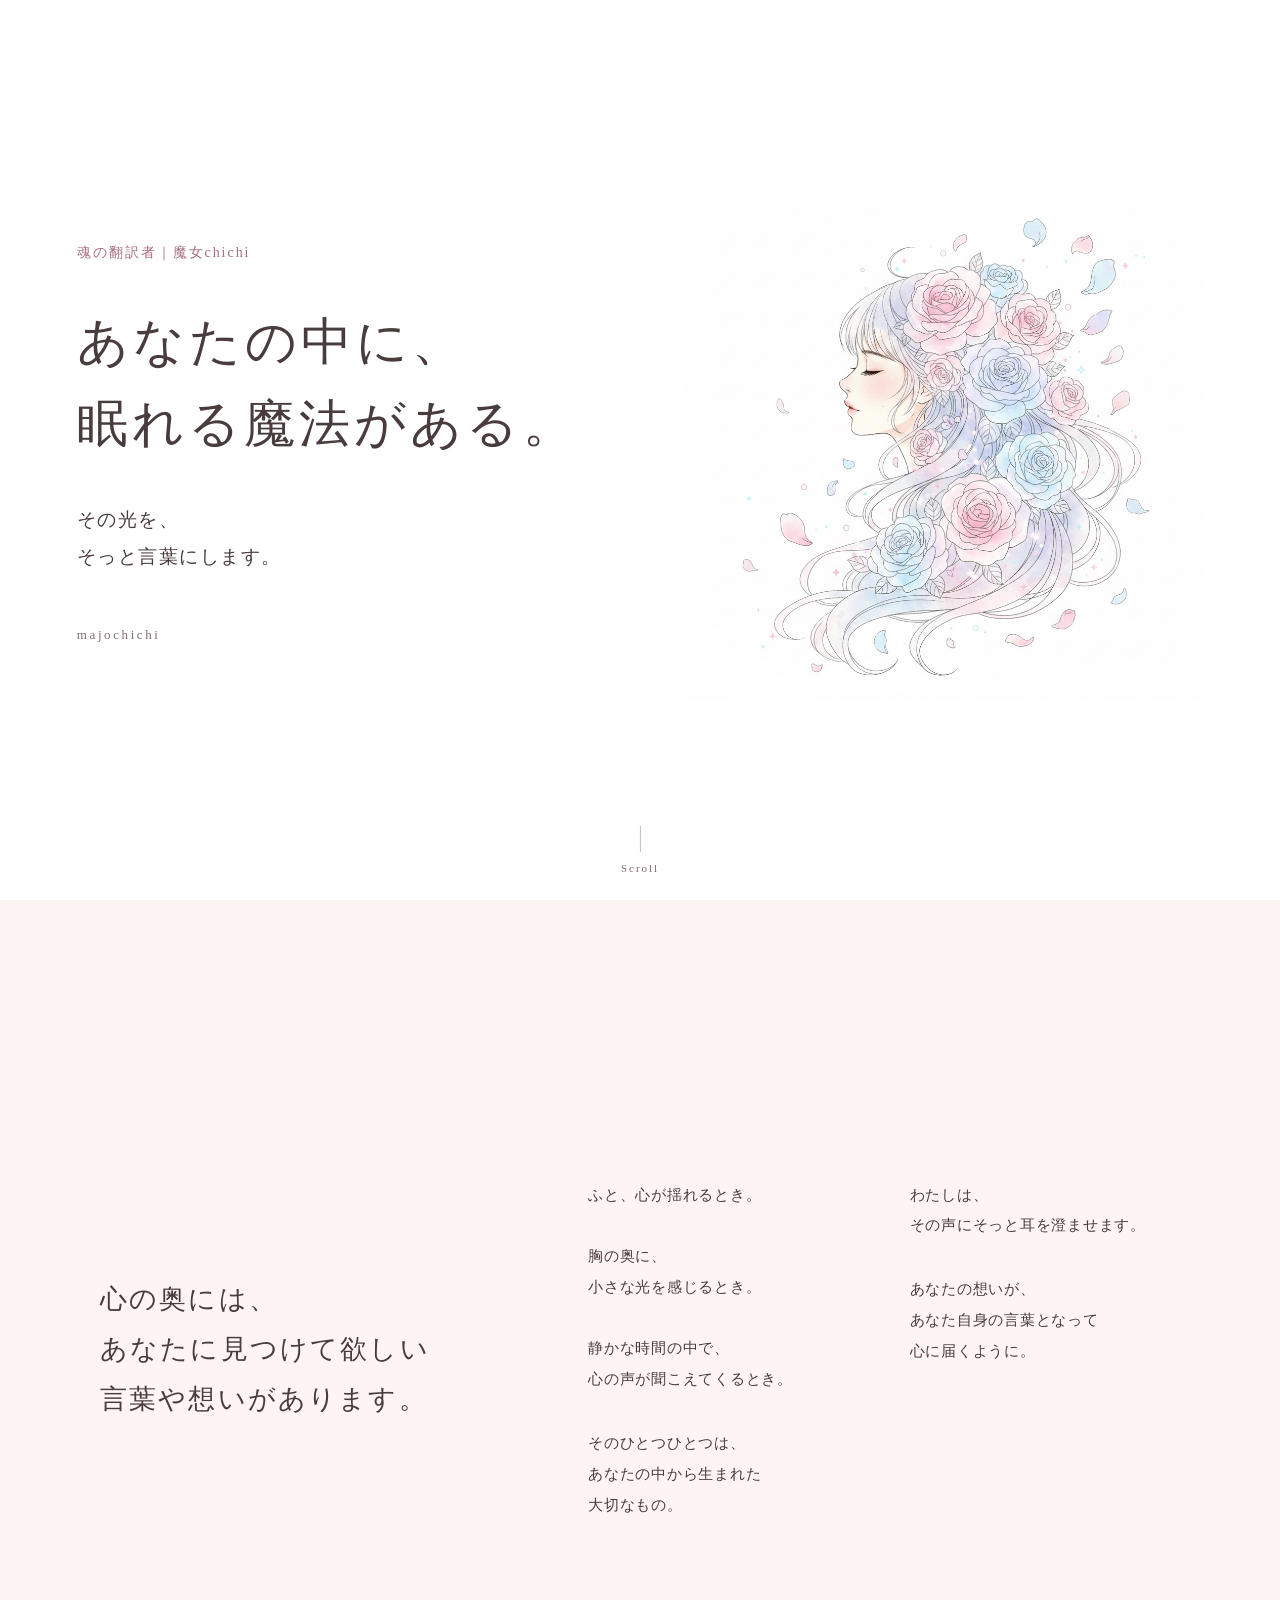
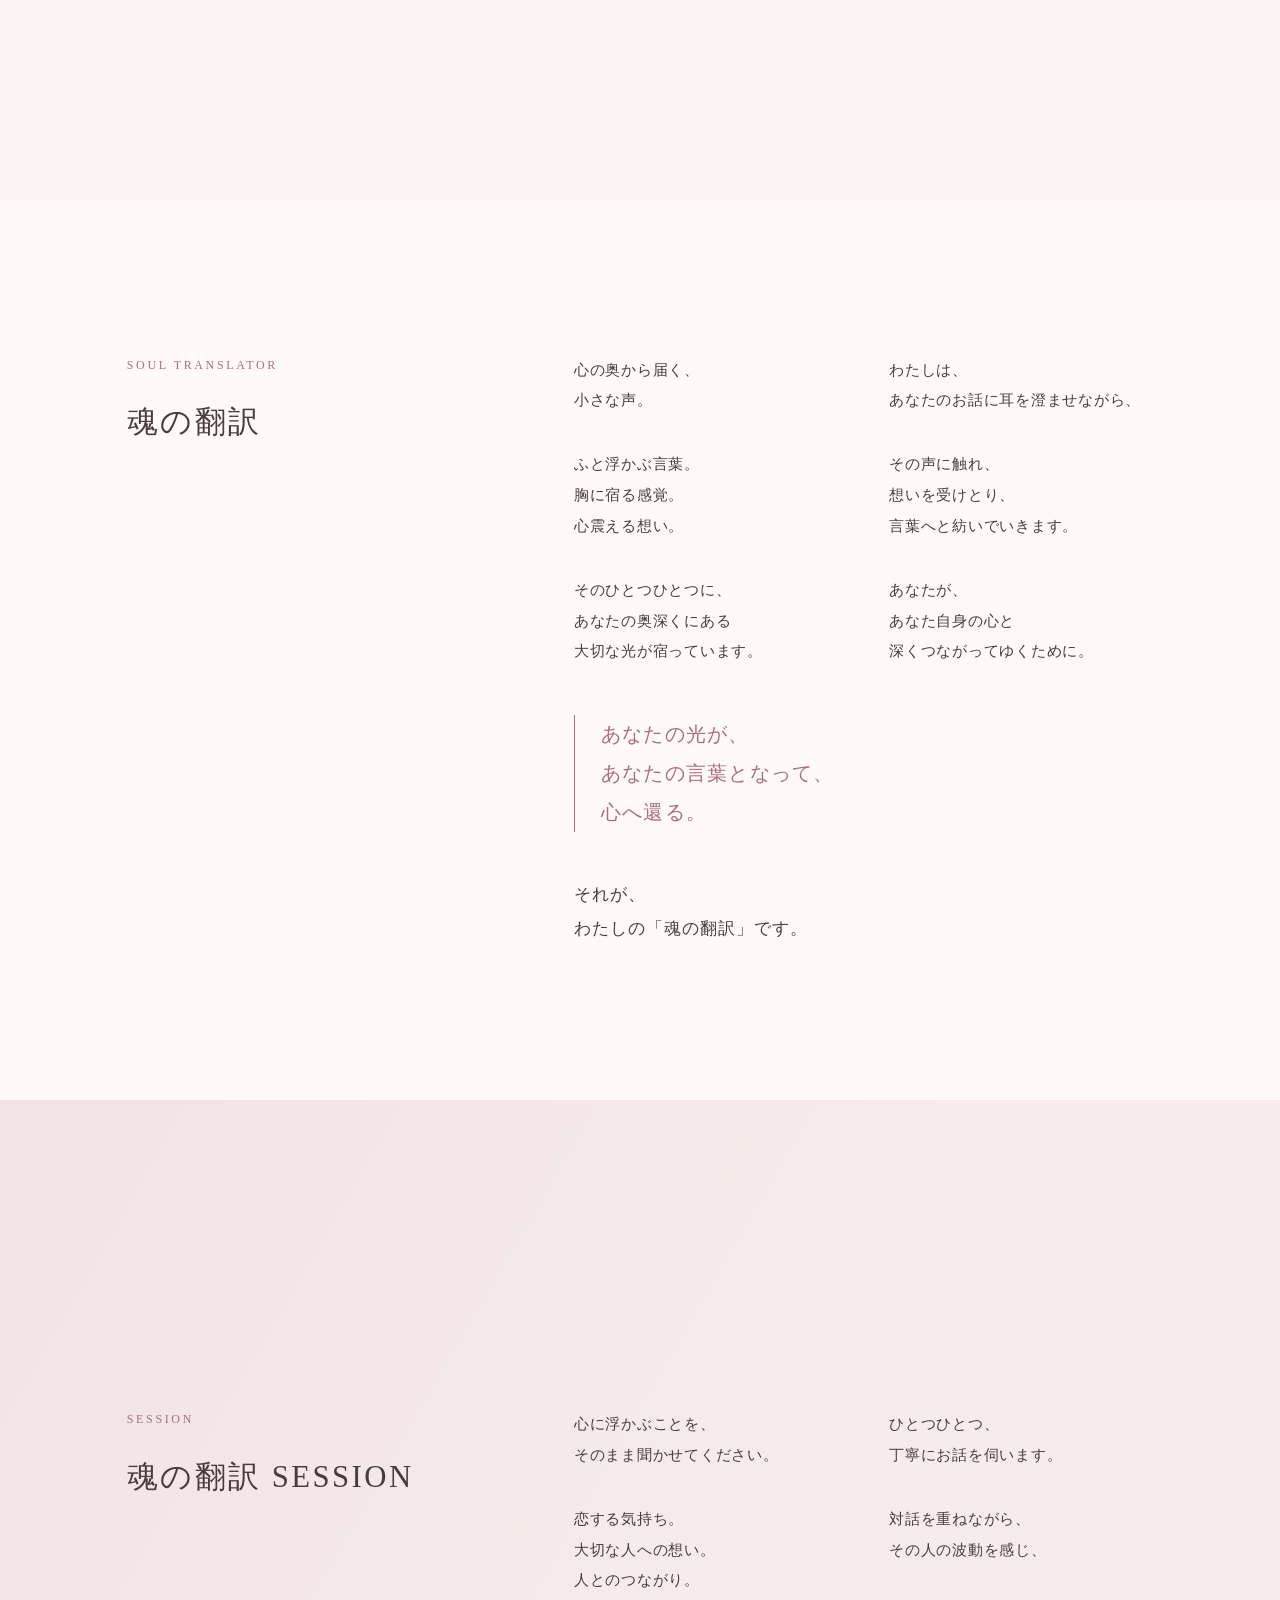
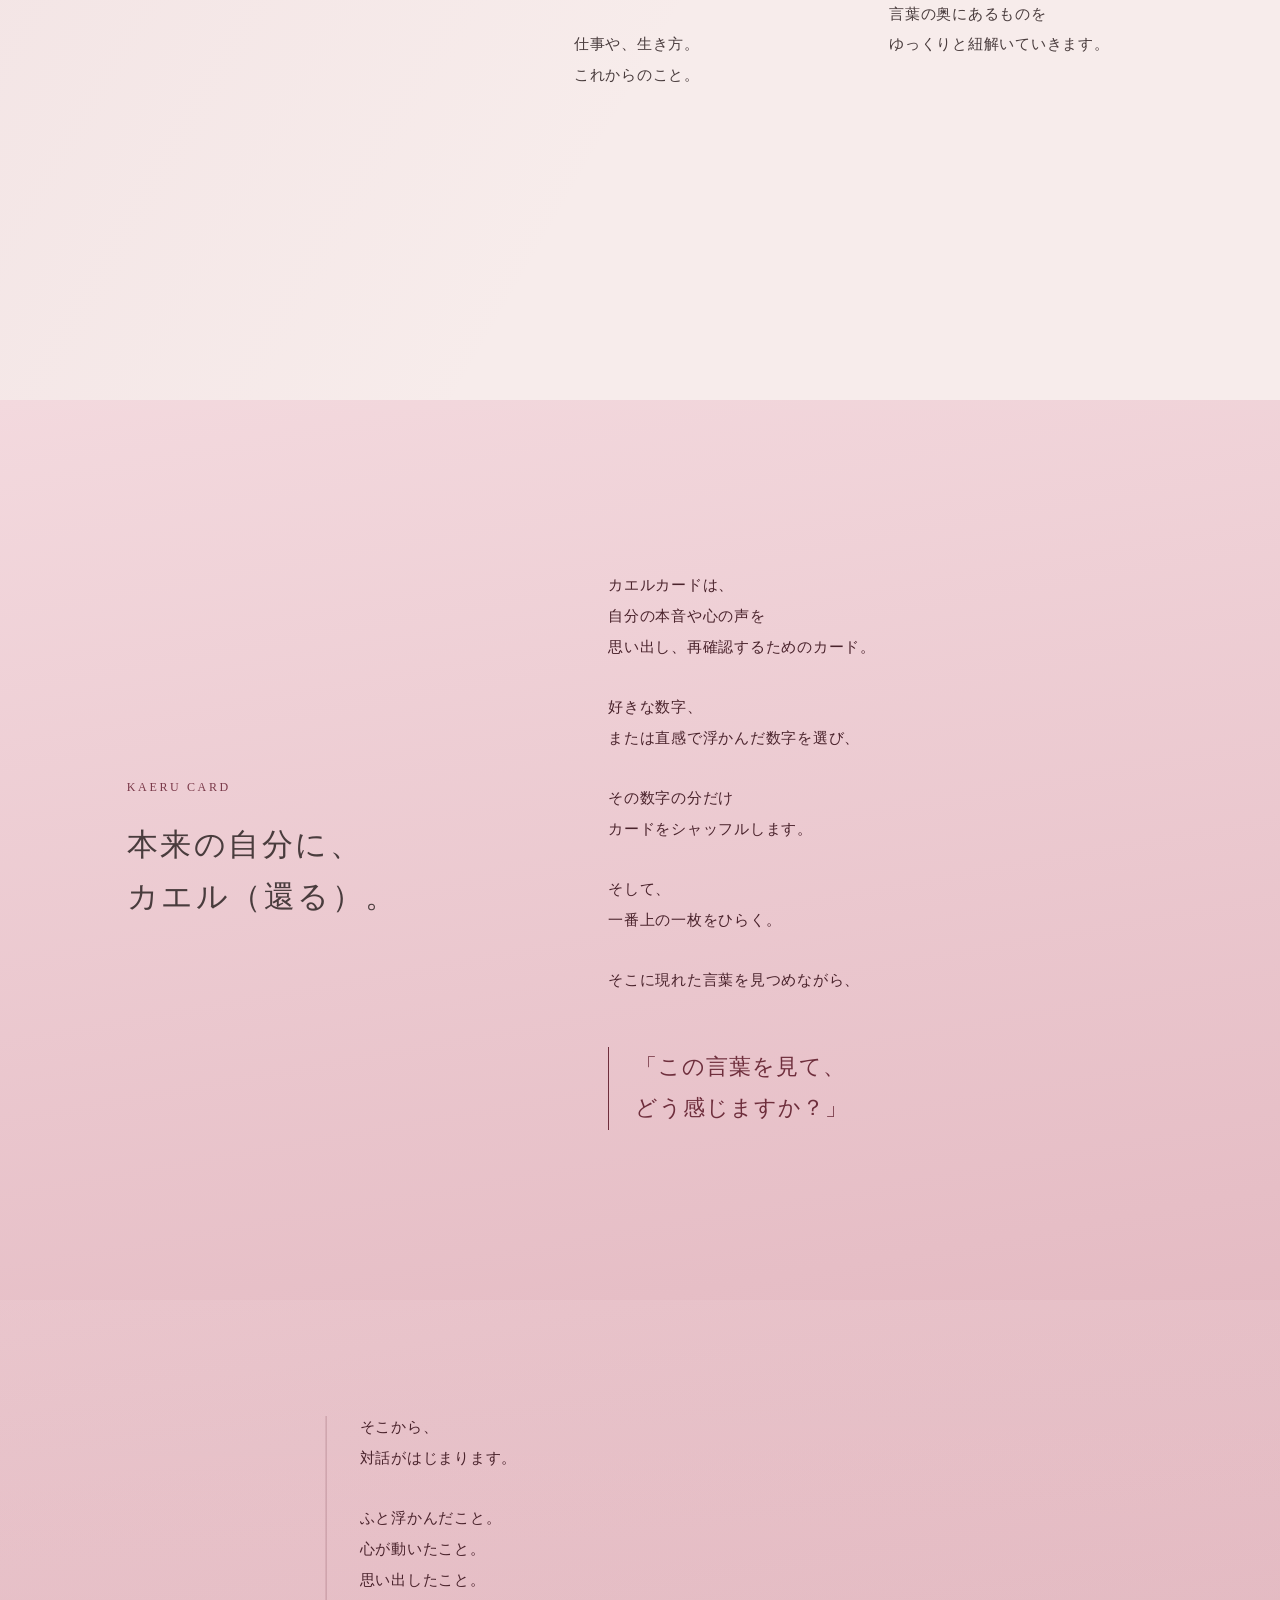
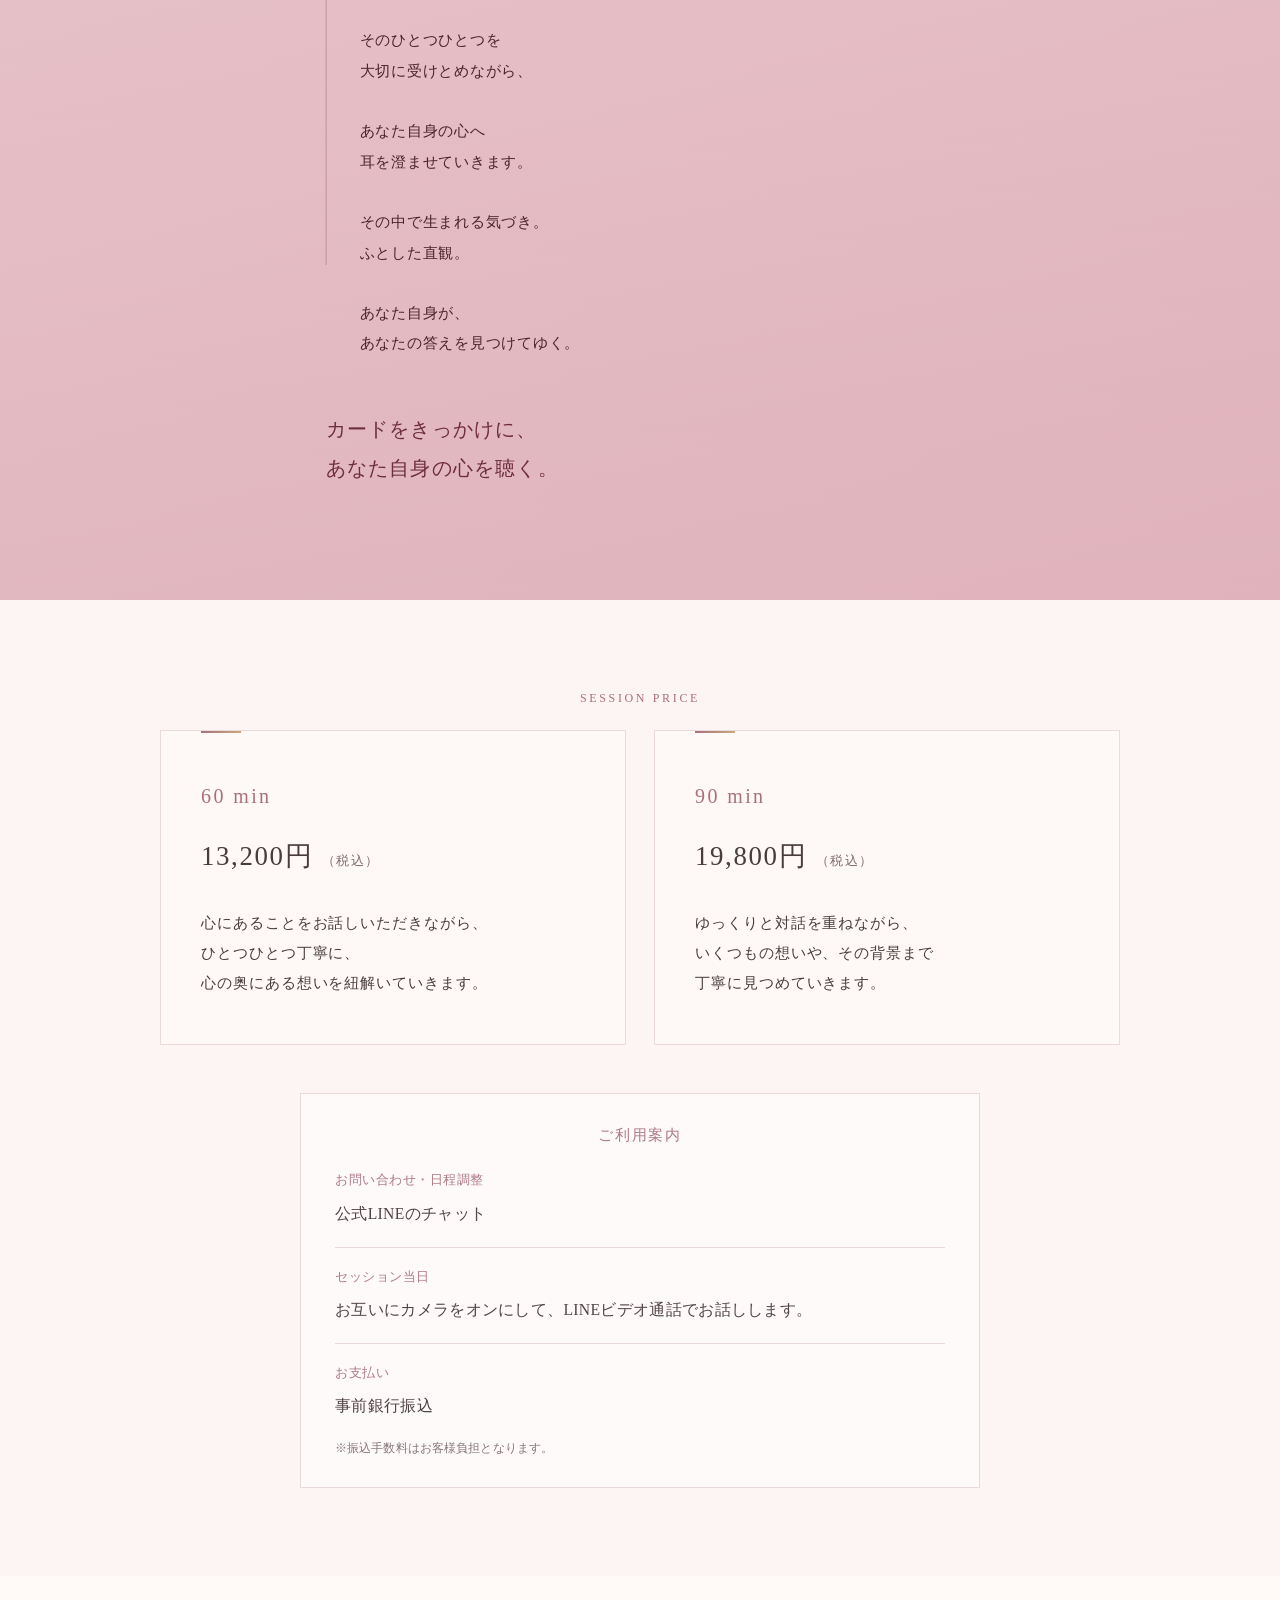
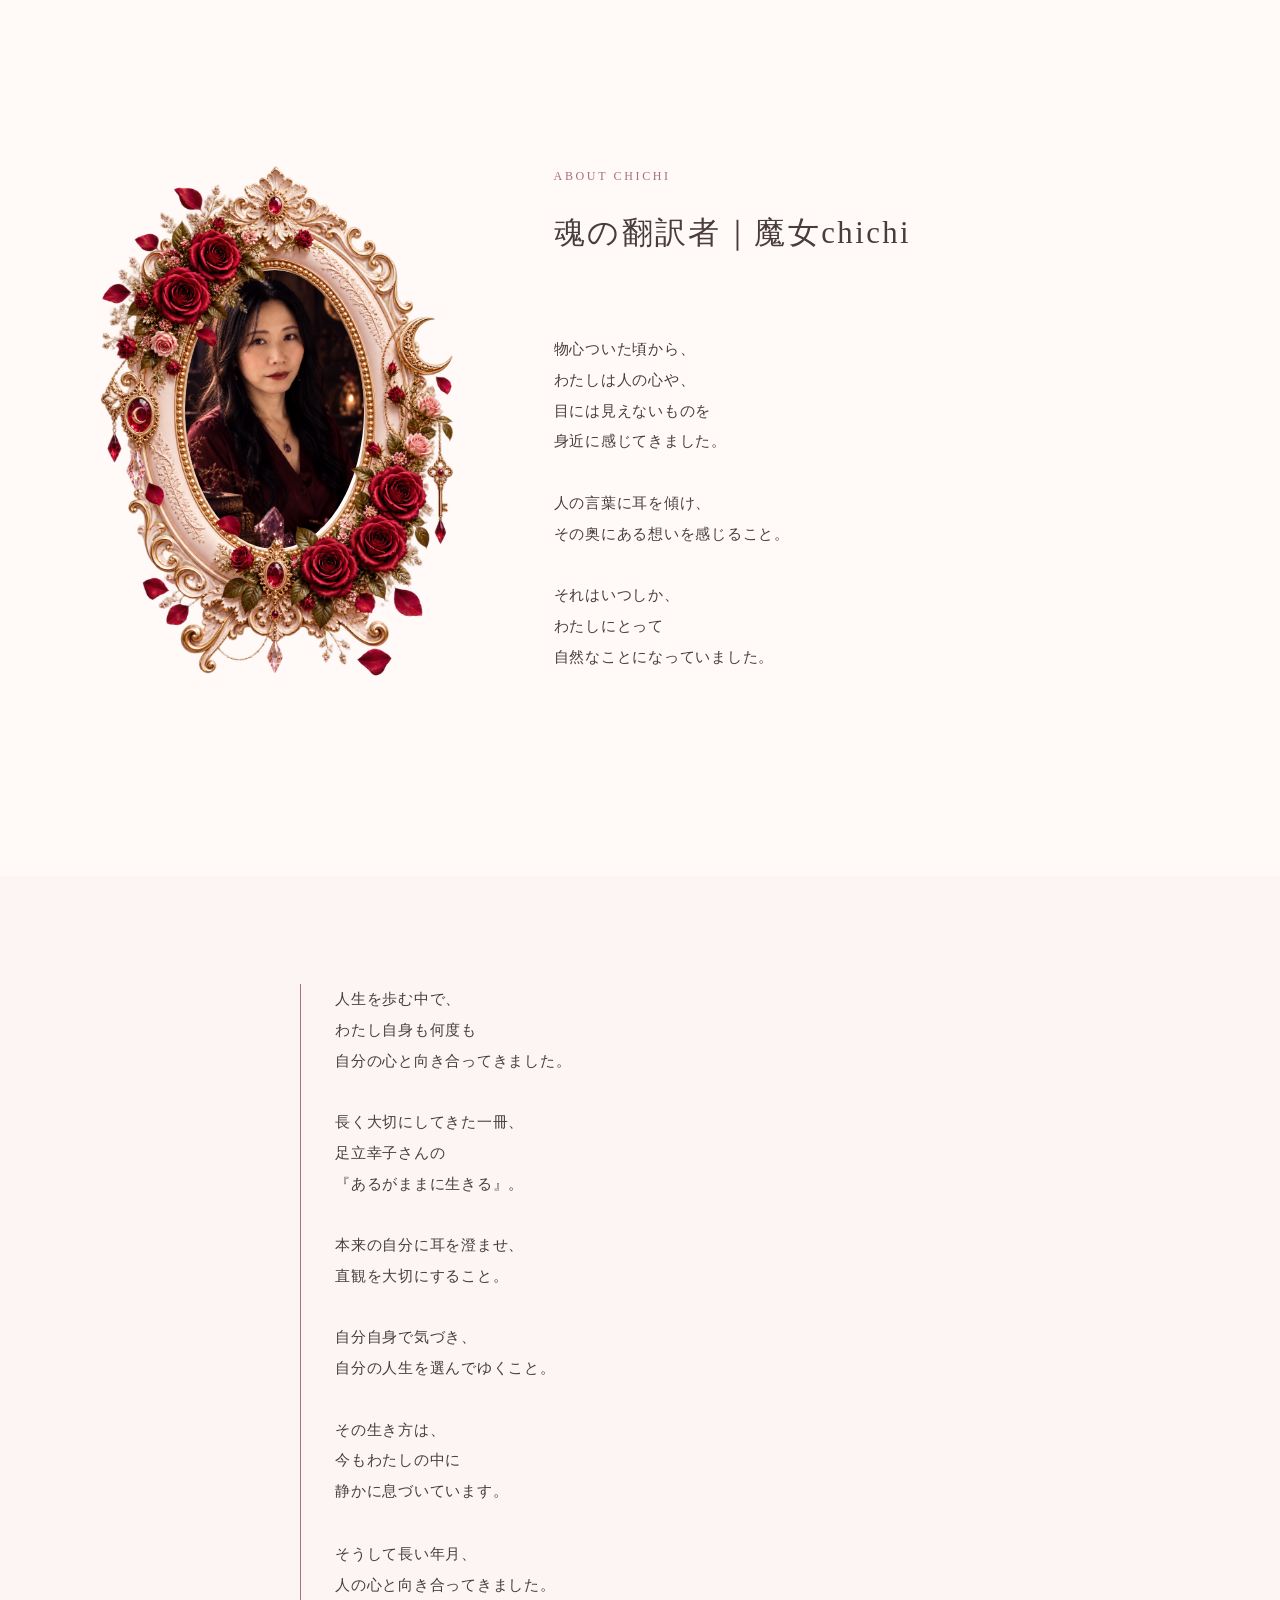
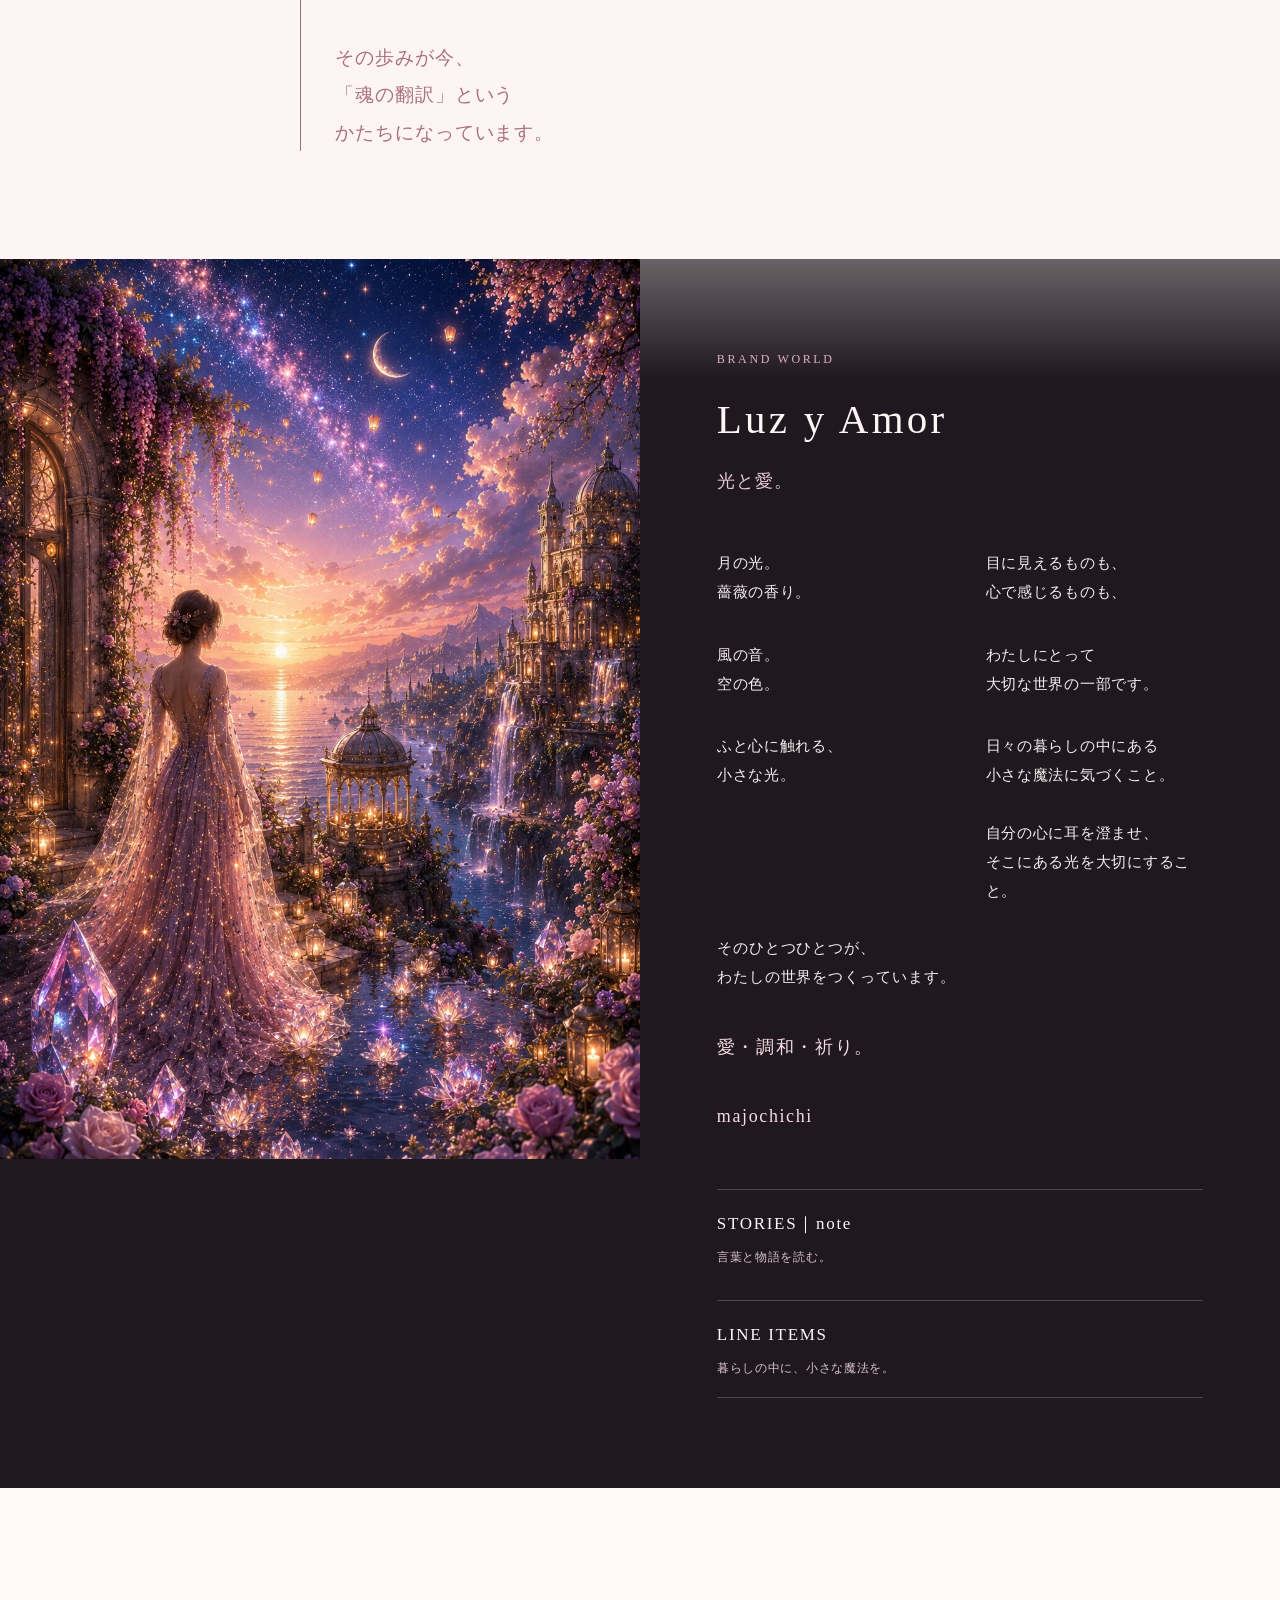
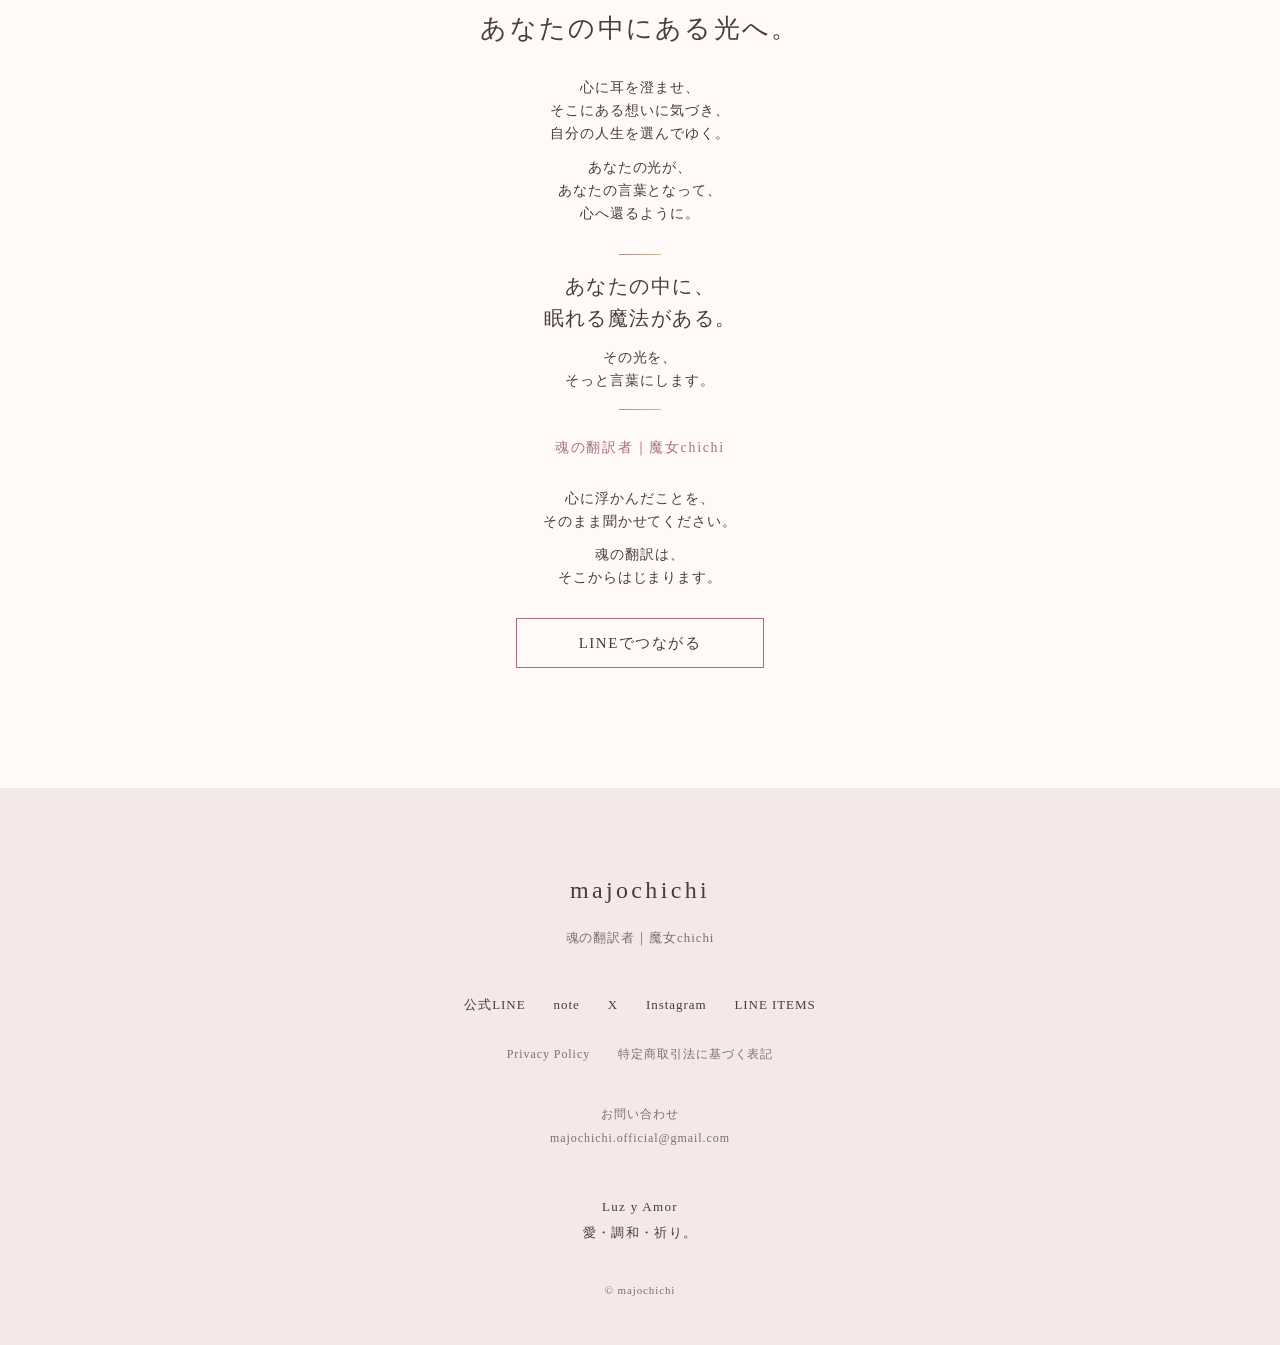
==== commit d9a79274: "Rename majochichi_index_LINE_ITEMS_full.html to index.html" ====
--- a/index.html
+++ b/index.html
@@ -3,74 +3,1017 @@
 <head>
   <meta charset="UTF-8">
   <meta name="viewport" content="width=device-width, initial-scale=1.0">
-  <meta name="description" content="majochichiのLINE ITEMS。LINEスタンプ・着せかえ・絵文字のご案内。">
-  <title>LINE ITEMS｜majochichi</title>
+
+  <link rel="stylesheet" href="style.css">
+  <link rel="stylesheet" href="kaeru-fix.css">
+
+  <title>魂の翻訳者｜魔女chichi｜majochichi</title>
+
+  <meta
+    name="description"
+    content="あなたの中に、眠れる魔法がある。その光を、そっと言葉にします。魂の翻訳者｜魔女chichi"
+  >
   <style>
-    :root { --pink:#f6eaea; --white:#fffdfd; --ink:#514446; --sub:#78696c; --gold:#b49a71; --line:#e9d9d8; }
-    * { box-sizing:border-box; }
-    html { scroll-behavior:smooth; }
-    body { margin:0; background:var(--pink); color:var(--ink); font-family:"Yu Mincho","Hiragino Mincho ProN","Noto Serif JP",Georgia,serif; line-height:1.9; }
-    a { color:inherit; }
-    a:focus-visible { outline:2px solid var(--ink); outline-offset:4px; }
-    .wrap { width:min(100% - 40px, 900px); margin-inline:auto; }
-    header { padding:38px 0 16px; text-align:center; }
-    .brand { margin:0; font-family:Georgia,serif; font-size:clamp(1.9rem,5vw,2.8rem); letter-spacing:.16em; }
-    .role { margin:8px 0 0; color:var(--sub); font-size:.88rem; letter-spacing:.08em; }
-    main { padding:70px 0 96px; }
-    .eyebrow { margin:0 0 12px; color:var(--gold); font-family:Georgia,serif; font-size:.8rem; letter-spacing:.25em; }
-    h1 { margin:0; font-family:Georgia,serif; font-size:clamp(2rem,6vw,3.1rem); font-weight:400; letter-spacing:.13em; }
-    .intro { margin:22px auto 0; max-width:34em; color:var(--sub); font-size:1rem; }
-    .heading { text-align:center; margin-bottom:56px; }
-    .items { display:grid; grid-template-columns:repeat(3,minmax(0,1fr)); gap:20px; }
-    .item { background:rgba(255,255,255,.67); border:1px solid var(--line); padding:36px 24px 30px; text-align:center; min-width:0; }
-    .item::before { content:"✧"; display:block; color:var(--gold); font-size:1.4rem; margin-bottom:10px; }
-    h2 { font-size:1.15rem; font-weight:500; letter-spacing:.08em; margin:0 0 14px; }
-    .description { color:var(--sub); font-size:.88rem; margin:0 0 30px; min-height:3.5em; }
-    .item a { display:inline-flex; align-items:center; justify-content:center; min-height:48px; width:100%; padding:10px 12px; border:1px solid var(--gold); border-radius:999px; text-decoration:none; font-size:.88rem; background:var(--white); transition:background .2s ease; }
-    .item a:hover { background:#f9f0ef; }
-    .back { display:block; width:fit-content; min-height:44px; padding:8px 14px; margin:56px auto 0; color:var(--sub); text-underline-offset:5px; font-size:.9rem; }
-    footer { border-top:1px solid var(--line); text-align:center; padding:45px 20px 50px; }
-    .motto { font-family:Georgia,serif; letter-spacing:.13em; margin:0 0 8px; }
-    .values { margin:0 0 28px; color:var(--sub); letter-spacing:.12em; }
-    .copyright { margin:0; color:var(--sub); font-family:Georgia,serif; font-size:.85rem; letter-spacing:.1em; }
-    @media (max-width:720px) { main { padding:50px 0 75px; } .heading { margin-bottom:36px; } .items { grid-template-columns:1fr; gap:16px; max-width:480px; margin-inline:auto; } .item { padding:28px 24px; } .description { min-height:0; margin-bottom:20px; } }
-    @media (prefers-reduced-motion:reduce) { html { scroll-behavior:auto; } .item a { transition:none; } }
+    .keep-phrase { white-space: nowrap; }
+    @media (max-width: 640px) {
+      .keep-phrase { white-space: normal; }
+    }
+
+    /* SESSION PRICE: approved guidance layout (PC and mobile) */
+    #session-price .session-info.session-guide {
+      box-sizing: border-box;
+      width: min(100%, 680px);
+      margin: 48px auto 0;
+      padding: 28px 34px;
+      border: 1px solid #e9d9d8;
+      background: rgba(255, 255, 255, 0.48);
+      text-align: left;
+    }
+    #session-price .session-guide-title {
+      margin: 0 0 22px;
+      color: #ae7988;
+      text-align: center;
+      font-size: 0.95rem;
+      font-weight: 500;
+      letter-spacing: 0.12em;
+      line-height: 1.7;
+    }
+    #session-price .session-guide-item {
+      padding: 0 0 18px;
+      margin: 0 0 18px;
+      border-bottom: 1px solid #e9d9d8;
+    }
+    #session-price .session-guide-item:last-child {
+      padding-bottom: 0;
+      margin-bottom: 0;
+      border-bottom: 0;
+    }
+    #session-price .session-guide-label {
+      margin: 0 0 7px;
+      color: #ae7988;
+      font-size: 0.82rem;
+      font-weight: 500;
+      letter-spacing: 0.04em;
+      line-height: 1.7;
+    }
+    #session-price .session-info.session-guide .session-guide-value {
+      margin: 0;
+      color: #514446;
+      font-size: 0.98rem;
+      letter-spacing: 0.02em;
+      line-height: 1.9;
+      overflow-wrap: anywhere;
+    }
+    #session-price .session-info.session-guide .session-note {
+      margin: 7px 0 0;
+      color: #89777b;
+      font-size: 0.78rem;
+      letter-spacing: 0.01em;
+      line-height: 1.8;
+      text-align: left;
+    }
+    #session-price .session-mobile-break { display: none; }
+
+    @media (max-width: 640px) {
+      #session-price .session-info.session-guide {
+        width: 100%;
+        margin-top: 32px;
+        padding: 24px 20px;
+      }
+      #session-price .session-guide-title { margin-bottom: 18px; }
+      #session-price .session-guide-item { padding-bottom: 15px; margin-bottom: 15px; }
+      #session-price .session-info.session-guide .session-guide-value { font-size: 0.94rem; }
+      #session-price .session-mobile-break { display: inline; }
+    }
+    /* Footer links: approved mobile usability improvement */
+    @media (max-width: 640px) {
+      .site-footer .site-footer-links {
+        display: flex;
+        flex-direction: column;
+        align-items: center;
+        justify-content: center;
+        gap: 8px;
+        text-align: center;
+      }
+      .site-footer .site-footer-links > a {
+        box-sizing: border-box;
+        display: inline-flex;
+        align-items: center;
+        justify-content: center;
+        min-height: 44px;
+        min-width: 132px;
+        padding: 10px 18px;
+        margin: 0;
+        position: relative;
+        color: #514446;
+        font-size: 0.95rem;
+        line-height: 1.5;
+        text-decoration: underline;
+        text-underline-offset: 4px;
+        text-decoration-thickness: 1px;
+      }
+      .site-footer .site-footer-links > a:first-child {
+        min-width: 190px;
+        margin-bottom: 10px;
+        border: 1px solid #ae7988;
+        border-radius: 999px;
+        background: rgba(255, 255, 255, 0.48);
+        text-decoration: none;
+        font-weight: 500;
+      }
+      .site-footer .site-footer-links > a:focus-visible {
+        outline: 2px solid #514446;
+        outline-offset: 3px;
+      }
+    }
   </style>
 </head>
+
 <body>
-  <header class="wrap">
-    <p class="brand">majochichi</p>
-    <p class="role">魂の翻訳者｜魔女chichi</p>
-  </header>
-  <main class="wrap">
-    <div class="heading">
-      <p class="eyebrow">Luz y Amor</p>
-      <h1>LINE ITEMS</h1>
-      <p class="intro">暮らしの中に、小さな魔法を。<br>LINEスタンプ・着せかえ・絵文字をご案内します。</p>
+
+  <main>
+
+    <!-- FIRST VIEW -->
+    <section id="first-view">
+
+      <div class="first-view-inner">
+
+        <div class="first-view-copy">
+
+          <p class="first-view-role">
+            魂の翻訳者｜魔女chichi
+          </p>
+
+          <h1>
+            あなたの中に、<br>
+            <span class="keep-line">眠れる魔法がある。</span>
+          </h1>
+
+          <p class="first-view-message">
+            その光を、<br>
+            そっと言葉にします。
+          </p>
+
+          <p class="first-view-signature">
+            majochichi
+          </p>
+
+        </div>
+
+
+        <div class="first-view-visual">
+
+          <img
+            src="assets/first-view.jpg"
+            alt="薔薇と光に包まれ、静かに目を閉じる女性のイラスト"
+          >
+
+        </div>
+
+      </div>
+
+      <p class="first-view-scroll">
+        <span class="scroll-line" aria-hidden="true"></span>
+        Scroll
+      </p>
+
+    </section>
+
+
+    <!-- MESSAGE -->
+    <section id="message" class="message-section">
+
+      <div class="petals" aria-hidden="true">
+        <span class="light light--a" style="left:7%; top:66%; --w:5px; --h:5px; animation-duration:11s; animation-delay:0s; --drift-1:14px; --drift-2:-10px; --peak-opacity:0.35;"></span>
+        <span class="light light--b" style="left:92%; top:60%; --w:6px; --h:6px; animation-duration:14s; animation-delay:5s; --drift-1:-16px; --drift-2:12px; --peak-opacity:0.4;"></span>
+        <span class="light light--c" style="left:10%; top:73%; --w:4px; --h:4px; animation-duration:9.5s; animation-delay:8s; --drift-1:12px; --drift-2:-14px; --peak-opacity:0.3;"></span>
+      </div>
+
+      <div class="message-inner">
+
+        <p class="message-lead">
+          心の奥には、<br>
+          あなたに見つけて欲しい<br>
+          言葉や想いがあります。
+        </p>
+
+        <div class="content-columns">
+
+          <div class="content-col">
+
+            <p>
+              ふと、心が揺れるとき。<br><br>
+              胸の奥に、<br>
+              小さな光を感じるとき。<br><br>
+              静かな時間の中で、<br>
+              心の声が聞こえてくるとき。
+            </p>
+
+            <p>
+              そのひとつひとつは、<br>
+              あなたの中から生まれた<br>
+              大切なもの。
+            </p>
+
+          </div>
+
+          <div class="content-col">
+
+            <p>
+              わたしは、<br>
+              その声にそっと耳を澄ませます。
+            </p>
+
+            <p>
+              あなたの想いが、<br>
+              あなた自身の言葉となって<br>
+              心に届くように。
+            </p>
+
+          </div>
+
+        </div>
+
+      </div>
+
+    </section>
+
+
+    <!-- SOUL TRANSLATOR -->
+    <section
+      id="soul-translator"
+      class="soul-translator-section"
+    >
+
+      <div class="petals" aria-hidden="true">
+        <span class="light light--b" style="left:6%; top:58%; --w:5px; --h:5px; animation-duration:12.5s; animation-delay:1s; --drift-1:13px; --drift-2:-11px; --peak-opacity:0.4;"></span>
+        <span class="light light--c" style="left:94%; top:64%; --w:6px; --h:6px; animation-duration:15.5s; animation-delay:6s; --drift-1:-15px; --drift-2:10px; --peak-opacity:0.35;"></span>
+        <span class="light light--a" style="left:50%; top:86%; --w:4px; --h:4px; animation-duration:10s; animation-delay:9s; --drift-1:10px; --drift-2:-13px; --peak-opacity:0.3;"></span>
+      </div>
+
+      <div class="section-split">
+
+        <div class="section-meta">
+
+          <p class="section-label">
+            SOUL TRANSLATOR
+          </p>
+
+          <h2 class="section-title">
+            魂の翻訳
+          </h2>
+
+        </div>
+
+        <div class="section-content">
+
+          <div class="content-columns">
+
+            <div class="content-col">
+
+              <p>
+                心の奥から届く、<br>
+                小さな声。
+              </p>
+
+              <p>
+                ふと浮かぶ言葉。<br>
+                胸に宿る感覚。<br>
+                心震える想い。
+              </p>
+
+              <p>
+                そのひとつひとつに、<br>
+                あなたの奥深くにある<br>
+                大切な光が宿っています。
+              </p>
+
+            </div>
+
+            <div class="content-col">
+
+              <p>
+                わたしは、<br>
+                <span class="keep-phrase">あなたのお話に耳を澄ませながら、</span>
+              </p>
+
+              <p>
+                その声に触れ、<br>
+                想いを受けとり、<br>
+                言葉へと紡いでいきます。
+              </p>
+
+              <p>
+                あなたが、<br>
+                あなた自身の心と<br>
+                深くつながってゆくために。
+              </p>
+
+            </div>
+
+          </div>
+
+          <p class="pull-quote soul-translator-key">
+            あなたの光が、<br>
+            あなたの言葉となって、<br>
+            心へ還る。
+          </p>
+
+          <p class="soul-translator-ending">
+            それが、<br>
+            わたしの「魂の翻訳」です。
+          </p>
+
+        </div>
+
+      </div>
+
+    </section>
+
+
+    <!-- SESSION -->
+    <section id="session" class="session-section">
+
+      <div class="section-split">
+
+        <div class="section-meta">
+
+          <p class="section-label">
+            SESSION
+          </p>
+
+          <h2 class="section-title">
+            魂の翻訳 SESSION
+          </h2>
+
+        </div>
+
+        <div class="section-content">
+
+          <div class="content-columns">
+
+            <div class="content-col">
+
+              <p>
+                心に浮かぶことを、<br>
+                そのまま聞かせてください。
+              </p>
+
+              <p>
+                恋する気持ち。<br>
+                大切な人への想い。<br>
+                人とのつながり。
+              </p>
+
+              <p>
+                仕事や、生き方。<br>
+                これからのこと。
+              </p>
+
+            </div>
+
+            <div class="content-col">
+
+              <p>
+                ひとつひとつ、<br>
+                丁寧にお話を伺います。
+              </p>
+
+              <p>
+                対話を重ねながら、<br>
+                その人の波動を感じ、
+              </p>
+
+              <p>
+                言葉の奥にあるものを<br>
+                ゆっくりと紐解いていきます。
+              </p>
+
+            </div>
+
+          </div>
+
+        </div>
+
+      </div>
+
+    </section>
+
+
+    <!-- KAERU CARD -->
+    <section id="kaeru-card" class="kaeru-card-section kaeru-card-two-screen">
+
+      <!-- SCREEN 1 -->
+      <div class="kaeru-screen kaeru-screen-intro">
+        <div class="kaeru-screen-inner">
+
+          <div class="kaeru-screen-meta">
+            <p class="section-label">KAERU CARD</p>
+
+            <h2 class="section-title">
+              本来の自分に、<br>
+              カエル（還る）。
+            </h2>
+          </div>
+
+          <div class="kaeru-screen-content">
+            <div class="kaeru-reading-block">
+              <p>
+                カエルカードは、<br>
+                自分の本音や心の声を<br>
+                思い出し、再確認するためのカード。
+              </p>
+
+              <p>
+                好きな数字、<br>
+                または直感で浮かんだ数字を選び、
+              </p>
+
+              <p>
+                その数字の分だけ<br>
+                カードをシャッフルします。
+              </p>
+
+              <p>
+                そして、<br>
+                一番上の一枚をひらく。
+              </p>
+
+              <p>
+                そこに現れた言葉を見つめながら、
+              </p>
+            </div>
+
+            <p class="pull-quote kaeru-question">
+              「この言葉を見て、<br>
+              どう感じますか？」
+            </p>
+          </div>
+
+        </div>
+      </div>
+
+      <!-- SCREEN 2 -->
+      <div class="kaeru-screen kaeru-screen-dialogue">
+        <div class="kaeru-dialogue-inner">
+
+          <div class="kaeru-reading-block">
+            <p>
+              そこから、<br>
+              対話がはじまります。
+            </p>
+
+            <p>
+              ふと浮かんだこと。<br>
+              心が動いたこと。<br>
+              思い出したこと。
+            </p>
+
+            <p>
+              そのひとつひとつを<br>
+              大切に受けとめながら、
+            </p>
+
+            <p>
+              あなた自身の心へ<br>
+              耳を澄ませていきます。
+            </p>
+
+            <p>
+              その中で生まれる気づき。<br>
+              ふとした直観。
+            </p>
+
+            <p>
+              あなた自身が、<br>
+              あなたの答えを見つけてゆく。
+            </p>
+          </div>
+
+          <p class="kaeru-ending">
+            カードをきっかけに、<br>
+            あなた自身の心を聴く。
+          </p>
+
+        </div>
+      </div>
+
+    </section>
+
+
+    <!-- SESSION PRICE -->
+    <section
+      id="session-price"
+      class="session-price-section"
+    >
+
+      <div class="session-price-inner">
+
+        <p class="section-label">
+          SESSION PRICE
+        </p>
+
+        <div class="session-price-grid">
+
+          <div class="price-card">
+
+            <h3>
+              60 min
+            </h3>
+
+            <p class="price">
+              13,200円
+              <span>（税込）</span>
+            </p>
+
+            <p>
+              心にあることをお話しいただきながら、<br>
+              ひとつひとつ丁寧に、<br>
+              心の奥にある想いを紐解いていきます。
+            </p>
+
+          </div>
+
+
+          <div class="price-card">
+
+            <h3>
+              90 min
+            </h3>
+
+            <p class="price">
+              19,800円
+              <span>（税込）</span>
+            </p>
+
+            <p>
+              ゆっくりと対話を重ねながら、<br>
+              いくつもの想いや、その背景まで<br>
+              丁寧に見つめていきます。
+            </p>
+
+          </div>
+
+        </div>
+
+
+        <div class="session-info session-guide" aria-label="ご利用案内">
+          <h3 class="session-guide-title">ご利用案内</h3>
+
+          <div class="session-guide-item">
+            <p class="session-guide-label">お問い合わせ・日程調整</p>
+            <p class="session-guide-value">公式LINEのチャット</p>
+          </div>
+
+          <div class="session-guide-item">
+            <p class="session-guide-label">セッション当日</p>
+            <p class="session-guide-value">お互いにカメラをオンにして、<br class="session-mobile-break">LINEビデオ通話でお話しします。</p>
+          </div>
+
+          <div class="session-guide-item">
+            <p class="session-guide-label">お支払い</p>
+            <p class="session-guide-value">事前銀行振込</p>
+            <p class="session-note">※振込手数料はお客様負担となります。</p>
+          </div>
+        </div>
+
+      </div>
+
+    </section>
+
+
+    <!-- ABOUT CHICHI -->
+    <section
+      id="about-chichi"
+      class="about-chichi-section"
+    >
+
+      <div class="about-chichi-screen about-chichi-screen-portrait">
+
+        <div class="about-chichi-inner">
+
+          <div class="about-chichi-meta">
+
+            <p class="section-label">
+              ABOUT CHICHI
+            </p>
+
+            <h2 class="section-title">
+              魂の翻訳者｜魔女chichi
+            </h2>
+
+          </div>
+
+
+          <div class="about-chichi-visual">
+
+            <div class="about-chichi-portrait">
+              <img
+                src="assets/about-chichi.png"
+                alt="魂の翻訳者｜魔女chichi"
+              >
+            </div>
+
+            <img
+              class="about-chichi-frame"
+              src="assets/about-frame.png"
+              alt=""
+              aria-hidden="true"
+            >
+
+          </div>
+
+
+          <div class="about-chichi-body about-chichi-intro">
+
+            <p>
+              物心ついた頃から、<br>
+              わたしは人の心や、<br>
+              目には見えないものを<br>
+              身近に感じてきました。<br><br>
+              人の言葉に耳を傾け、<br>
+              その奥にある想いを感じること。<br><br>
+              それはいつしか、<br>
+              わたしにとって<br>
+              自然なことになっていました。
+            </p>
+
+          </div>
+
+        </div>
+
+      </div>
+
+
+      <div class="about-chichi-screen about-chichi-screen-philosophy">
+
+        <div class="petals" aria-hidden="true">
+          <span class="petal petal--a" style="left:16%; top:-6%; --w:13px; --h:17px; animation-duration:14s; animation-delay:0s; --drift-1:28px; --drift-2:-18px; --drift-3:22px; --rot-1:25deg; --rot-2:-15deg; --rot-3:40deg; --peak-opacity:0.5;"><span class="petal-shape"></span></span>
+          <span class="petal petal--b" style="left:78%; top:-9%; --w:19px; --h:24px; animation-duration:21s; animation-delay:6s; --drift-1:-32px; --drift-2:26px; --drift-3:-28px; --rot-1:-30deg; --rot-2:18deg; --rot-3:-50deg; --peak-opacity:0.45;"><span class="petal-shape"></span></span>
+          <span class="petal petal--c" style="left:48%; top:-7%; --w:16px; --h:20px; animation-duration:18s; animation-delay:10s; --drift-1:24px; --drift-2:-20px; --drift-3:26px; --rot-1:20deg; --rot-2:-35deg; --rot-3:55deg; --peak-opacity:0.55;"><span class="petal-shape"></span></span>
+          <span class="petal petal--a" style="left:30%; top:-10%; --w:25px; --h:31px; animation-duration:24s; animation-delay:3s; --drift-1:-40px; --drift-2:30px; --drift-3:-35px; --rot-1:-25deg; --rot-2:20deg; --rot-3:-60deg; --peak-opacity:0.4;"><span class="petal-shape"></span></span>
+        </div>
+
+        <div class="about-chichi-philosophy-inner">
+
+          <div class="about-chichi-body about-chichi-philosophy">
+
+            <p>
+              人生を歩む中で、<br>
+              わたし自身も何度も<br>
+              自分の心と向き合ってきました。<br><br>
+              長く大切にしてきた一冊、<br>
+              足立幸子さんの<br>
+              『あるがままに生きる』。<br><br>
+              本来の自分に耳を澄ませ、<br>
+              直観を大切にすること。<br><br>
+              自分自身で気づき、<br>
+              自分の人生を選んでゆくこと。<br><br>
+              その生き方は、<br>
+              今もわたしの中に<br>
+              静かに息づいています。
+            </p>
+
+            <p>
+              そうして長い年月、<br>
+              人の心と向き合ってきました。
+            </p>
+
+          </div>
+
+          <p class="about-chichi-ending">
+            その歩みが今、<br>
+            「魂の翻訳」という<br>
+            かたちになっています。
+          </p>
+
+        </div>
+
+      </div>
+
+    </section>
+
+
+    <!-- BRAND WORLD -->
+    <section
+      id="brand-world"
+      class="brand-world-section"
+    >
+
+      <div class="brand-world-inner">
+
+        <div class="brand-world-visual">
+
+          <img
+            src="assets/brand-world.jpg"
+            alt="月と薔薇と光に包まれたmajochichiの世界"
+          >
+
+        </div>
+
+
+        <div class="brand-world-copy">
+
+          <p class="section-label">
+            BRAND WORLD
+          </p>
+
+          <h2 class="brand-world-title">
+            Luz y Amor
+          </h2>
+
+          <p class="brand-world-lead">
+            光と愛。
+          </p>
+
+          <div class="content-columns brand-world-columns">
+
+            <div class="content-col">
+
+              <p>
+                月の光。<br>
+                薔薇の香り。
+              </p>
+
+              <p>
+                風の音。<br>
+                空の色。
+              </p>
+
+              <p>
+                ふと心に触れる、<br>
+                小さな光。
+              </p>
+
+            </div>
+
+            <div class="content-col">
+
+              <p>
+                目に見えるものも、<br>
+                心で感じるものも、
+              </p>
+
+              <p>
+                わたしにとって<br>
+                大切な世界の一部です。
+              </p>
+
+              <p>
+                日々の暮らしの中にある<br>
+                小さな魔法に気づくこと。<br><br>
+                自分の心に耳を澄ませ、<br>
+                そこにある光を大切にすること。
+              </p>
+
+            </div>
+
+          </div>
+
+          <p class="brand-world-body-tail">
+            そのひとつひとつが、<br>
+            わたしの世界をつくっています。
+          </p>
+
+          <p class="brand-world-ending">
+            愛・調和・祈り。<br><br>
+            majochichi
+          </p>
+
+
+          <div class="brand-world-links">
+
+            
+              <a
+              href="https://note.com/majochichi"
+              target="_blank"
+              rel="noopener noreferrer"
+            >
+              <span>
+                STORIES｜note
+              </span>
+
+              <small>
+                言葉と物語を読む。
+              </small>
+            </a>
+
+
+            
+              <a
+              href="line-items.html"
+              target="_blank"
+              rel="noopener noreferrer"
+            >
+              <span>
+                LINE ITEMS
+              </span>
+
+              <small>
+                暮らしの中に、小さな魔法を。
+              </small>
+            </a>
+
+          </div>
+
+        </div>
+
+      </div>
+
+    </section>
+
+
+    <!-- FINAL MESSAGE -->
+    <section
+      id="final-message"
+      class="final-message-section"
+    >
+
+      <div class="petals" aria-hidden="true">
+        <span class="light light--a" style="left:10%; top:70%; --w:6px; --h:6px; animation-duration:10s; animation-delay:0s; --drift-1:15px; --drift-2:-12px; --peak-opacity:0.45;"></span>
+        <span class="light light--c" style="left:90%; top:66%; --w:5px; --h:5px; animation-duration:13s; animation-delay:4s; --drift-1:-14px; --drift-2:11px; --peak-opacity:0.4;"></span>
+        <span class="light light--b" style="left:18%; top:78%; --w:7px; --h:7px; animation-duration:15.5s; animation-delay:8s; --drift-1:16px; --drift-2:-13px; --peak-opacity:0.5;"></span>
+        <span class="light light--a" style="left:82%; top:74%; --w:4px; --h:4px; animation-duration:9s; animation-delay:2s; --drift-1:-11px; --drift-2:14px; --peak-opacity:0.35;"></span>
+        <span class="light light--c" style="left:50%; top:84%; --w:9px; --h:9px; animation-duration:16s; animation-delay:11s; --drift-1:12px; --drift-2:-15px; --peak-opacity:0.4;"></span>
+      </div>
+
+      <div class="final-message-inner">
+
+        <h2>
+          あなたの中にある光へ。
+        </h2>
+
+        <div class="final-message-lead">
+
+          <p>
+            心に耳を澄ませ、<br>
+            そこにある想いに気づき、<br>
+            自分の人生を選んでゆく。
+          </p>
+
+          <p>
+            あなたの光が、<br>
+            あなたの言葉となって、<br>
+            心へ還るように。
+          </p>
+
+        </div>
+
+        <div class="final-message-core">
+
+          <span class="final-message-divider" aria-hidden="true"></span>
+
+          <p class="final-message-key">
+            あなたの中に、<br>
+            眠れる魔法がある。
+          </p>
+
+          <p class="final-message-sub">
+            その光を、<br>
+            そっと言葉にします。
+          </p>
+
+          <span class="final-message-divider" aria-hidden="true"></span>
+
+        </div>
+
+        <p class="final-message-role">
+          魂の翻訳者｜魔女chichi
+        </p>
+
+        <div class="final-message-invite">
+
+          <p>
+            心に浮かんだことを、<br>
+            そのまま聞かせてください。
+          </p>
+
+          <p>
+            魂の翻訳は、<br>
+            そこからはじまります。
+          </p>
+
+        </div>
+
+        
+          <a
+          class="line-cta"
+          href="https://lin.ee/QZUK7N4"
+          target="_blank"
+          rel="noopener noreferrer"
+        >
+          LINEでつながる
+        </a>
+
+      </div>
+
+    </section>
+
+  </main>
+
+
+  <!-- FOOTER -->
+  <footer class="site-footer">
+
+    <div class="site-footer-inner">
+
+      <p class="site-footer-brand">
+        majochichi
+      </p>
+
+      <p class="site-footer-role">
+        魂の翻訳者｜魔女chichi
+      </p>
+
+
+      <nav
+        class="site-footer-links"
+        aria-label="外部リンク"
+      >
+
+        
+          <a
+          href="https://lin.ee/QZUK7N4"
+          target="_blank"
+          rel="noopener noreferrer"
+        >
+          公式LINE
+        </a>
+
+        
+          <a
+          href="https://note.com/majochichi"
+          target="_blank"
+          rel="noopener noreferrer"
+        >
+          note
+        </a>
+
+          <a
+          href="https://x.com/majo_chichi"
+          target="_blank"
+          rel="noopener noreferrer"
+        >
+          X
+        </a>
+
+        
+          <a
+          href="https://www.instagram.com/majochichi.official/"
+          target="_blank"
+          rel="noopener noreferrer"
+        >
+          Instagram
+        </a>
+
+          <a
+          href="line-items.html"
+          target="_blank"
+          rel="noopener noreferrer"
+        >
+          LINE ITEMS
+        </a>
+
+      </nav>
+
+
+      <nav
+        class="site-footer-legal"
+        aria-label="法務情報"
+      >
+
+        <a href="privacy.html">
+          Privacy Policy
+        </a>
+
+        <a href="tokusho.html">
+          特定商取引法に基づく表記
+        </a>
+
+      </nav>
+
+
+      <p class="site-footer-contact">
+        お問い合わせ<br>
+
+        <a href="mailto:majochichi.official@gmail.com">
+          majochichi.official@gmail.com
+        </a>
+      </p>
+
+
+      <p class="site-footer-motto">
+        Luz y Amor<br>
+        愛・調和・祈り。
+      </p>
+
+      <p class="site-footer-copyright">
+        © majochichi
+      </p>
+
     </div>
-    <div class="items">
-      <section class="item" aria-labelledby="sticker-title">
-        <h2 id="sticker-title">LINEスタンプ</h2>
-        <p class="description">スタンプの一覧はこちらから。</p>
-        <a href="https://line.me/S/shop/sticker/author/6569185" target="_blank" rel="noopener noreferrer" aria-label="LINEスタンプの販売ページを開く（別タブ）">スタンプを見る</a>
-      </section>
-      <section class="item" aria-labelledby="theme-title">
-        <h2 id="theme-title">LINE着せかえ</h2>
-        <p class="description">着せかえの一覧はこちらから。</p>
-        <a href="https://store.line.me/themeshop/author/12771160" target="_blank" rel="noopener noreferrer" aria-label="LINE着せかえの販売ページを開く（別タブ）">着せかえを見る</a>
-      </section>
-      <section class="item" aria-labelledby="emoji-title">
-        <h2 id="emoji-title">LINE絵文字</h2>
-        <p class="description">絵文字の一覧はこちらから。</p>
-        <a href="https://line.me/S/shop/emoji/author/12771161" target="_blank" rel="noopener noreferrer" aria-label="LINE絵文字の販売ページを開く（別タブ）">絵文字を見る</a>
-      </section>
-    </div>
-    <a class="back" href="index.html">← 公式サイトへ戻る</a>
-  </main>
-  <footer>
-    <p class="motto">Luz y Amor</p>
-    <p class="values">愛・調和・祈り。</p>
-    <p class="copyright">© majochichi</p>
+
   </footer>
+
 </body>
 </html>
--- a/style.css
+++ b/style.css
@@ -0,0 +1,1611 @@
+:root {
+  --color-bg: #fffaf8;
+  --color-bg-soft: #fdf5f3;
+  --color-bg-deep: #f7eceb;
+  --color-bg-blush: #f6e3e6;
+  --color-bordeaux-bg-a: #f3d9de;
+  --color-bordeaux-bg-b: #d9a3ae;
+  --color-bordeaux-text: #4a232c;
+  --color-text: #493c3d;
+  --color-sub: #806d70;
+  --color-rose: #a96f7d;
+  --color-rose-soft: #c790a0;
+  --color-gold: #c9ab7e;
+  --color-line: rgba(169, 111, 125, 0.22);
+
+  --font-jp: "Yu Mincho", "YuMincho", "Hiragino Mincho ProN",
+    "Hiragino Mincho Pro", "Noto Serif JP", serif;
+
+  --edge-pc: clamp(48px, 6vw, 96px);
+  --petal-scale: 1;
+  --light-scale: 1;
+}
+
+
+/* =========================
+   BASE
+========================= */
+
+*,
+*::before,
+*::after {
+  box-sizing: border-box;
+}
+
+html {
+  scroll-behavior: smooth;
+}
+
+body {
+  margin: 0;
+  background: var(--color-bg);
+  color: var(--color-text);
+  font-family: var(--font-jp);
+  font-size: 17px;
+  line-height: 1.9;
+  letter-spacing: 0.055em;
+  -webkit-font-smoothing: antialiased;
+}
+
+main {
+  overflow-x: clip;
+}
+
+img {
+  max-width: 100%;
+}
+
+a {
+  color: inherit;
+}
+
+a:focus-visible,
+button:focus-visible {
+  outline: 2px solid var(--color-rose);
+  outline-offset: 3px;
+}
+
+
+/* =========================
+   COMMON SECTION
+========================= */
+
+section {
+  position: relative;
+}
+
+.section-label {
+  margin: 0 0 20px;
+  color: var(--color-rose);
+  font-size: 12px;
+  line-height: 1.8;
+  letter-spacing: 0.22em;
+}
+
+.section-title {
+  margin: 0 0 clamp(28px, 3vw, 40px);
+  color: var(--color-text);
+  font-size: clamp(26px, 2.4vw, 34px);
+  font-weight: 500;
+  line-height: 1.7;
+  letter-spacing: 0.08em;
+}
+
+/* label + heading on the left, body content on the right —
+   used by SOUL TRANSLATOR / SESSION / KAERU CARD so PC layouts
+   use width instead of stacking everything down the page */
+.section-split {
+  width: min(1180px, 100%);
+  margin: 0 auto;
+  padding: clamp(88px, 9vh, 140px) var(--edge-pc);
+
+  display: grid;
+  grid-template-columns: minmax(220px, 0.78fr) minmax(0, 1.22fr);
+  gap: clamp(48px, 6vw, 96px);
+  align-items: start;
+}
+
+.section-meta {
+  position: sticky;
+  top: clamp(88px, 9vh, 140px);
+}
+
+.section-content {
+  min-width: 0;
+}
+
+/* short paragraphs grouped side by side instead of stacked
+   the whole way down — this is the "2〜3 blocks" grouping */
+.content-columns {
+  display: grid;
+  grid-template-columns: repeat(2, minmax(0, 1fr));
+  gap: 0 clamp(32px, 4vw, 56px);
+  margin: 0 0 clamp(32px, 4vw, 48px);
+}
+
+.content-columns:last-child {
+  margin-bottom: 0;
+}
+
+.content-col p {
+  margin: 0 0 clamp(24px, 2.6vw, 34px);
+  font-size: clamp(15px, 1.05vw, 17px);
+  line-height: 2.05;
+  letter-spacing: 0.05em;
+}
+
+.content-col p:last-child {
+  margin-bottom: 0;
+}
+
+.pull-quote {
+  margin: clamp(28px, 3.2vw, 44px) 0;
+  padding-left: 26px;
+  border-left: 1px solid var(--color-rose);
+  color: var(--color-rose);
+  font-size: clamp(18px, 1.5vw, 22px);
+  line-height: 1.85;
+}
+
+
+/* Rose petals — ABOUT CHICHI screen 2 only.
+   Falls top-to-bottom with gentle horizontal drift and subtle rotation.
+   Size, drift, rotation and opacity are controlled by custom properties
+   defined on each individual petal element. */
+.petals {
+  position: absolute;
+  inset: 0;
+  z-index: 0;
+  overflow: hidden;
+  pointer-events: none;
+}
+
+.petal {
+  position: absolute;
+  width: calc(var(--w, 16px) * var(--petal-scale, 1));
+  height: calc(var(--h, 20px) * var(--petal-scale, 1));
+  opacity: 0;
+  animation-name: petal-fall;
+  animation-timing-function: ease-in-out;
+  animation-iteration-count: infinite;
+  will-change: transform, opacity;
+  pointer-events: none;
+}
+
+/* the shape lives on an inner element so the outer element is free
+   to rotate/translate for motion without disturbing the petal's
+   own asymmetric silhouette */
+.petal-shape {
+  display: block;
+  width: 100%;
+  height: 100%;
+  border-radius: 6% 94% 68% 32% / 62% 46% 84% 38%;
+  transform: skew(-7deg, 3deg);
+}
+
+.petal--a .petal-shape {
+  background: linear-gradient(150deg, #e9cdd2, #c98f9b);
+}
+
+.petal--b .petal-shape {
+  background: linear-gradient(150deg, #ddb1ba, #a96f7d);
+}
+
+.petal--c .petal-shape {
+  background: linear-gradient(150deg, #c98f9b, #a96f7d);
+}
+
+@keyframes petal-fall {
+  0% {
+    transform: translate(0, 0) rotate(0deg);
+    opacity: 0;
+  }
+  10% {
+    opacity: var(--peak-opacity, 0.5);
+  }
+  30% {
+    transform: translate(var(--drift-1, 30px), 26vh) rotate(var(--rot-1, 25deg));
+  }
+  55% {
+    transform: translate(var(--drift-2, -22px), 52vh) rotate(var(--rot-2, -18deg));
+    opacity: var(--peak-opacity, 0.5);
+  }
+  80% {
+    transform: translate(var(--drift-3, 24px), 78vh) rotate(var(--rot-3, 45deg));
+    opacity: 0.18;
+  }
+  100% {
+    transform: translate(var(--drift-3, 24px), 100vh) rotate(var(--rot-3, 45deg));
+    opacity: 0;
+  }
+}
+
+/* light particles — MESSAGE / SOUL TRANSLATOR / FINAL MESSAGE only.
+   Rises bottom-to-top (the opposite of the petals' gravity), soft
+   blurred circles rather than sparkles, breathing in and out rather
+   than blinking. */
+.light {
+  position: absolute;
+  width: calc(var(--w, 5px) * var(--light-scale, 1));
+  height: calc(var(--h, 5px) * var(--light-scale, 1));
+  border-radius: 50%;
+  opacity: 0;
+  filter: blur(0.4px);
+  animation-name: light-float;
+  animation-timing-function: ease-in-out;
+  animation-iteration-count: infinite;
+  will-change: transform, opacity;
+  pointer-events: none;
+}
+
+.light--a {
+  background: radial-gradient(circle, rgba(255, 248, 238, 0.95), rgba(255, 248, 238, 0));
+  box-shadow: 0 0 6px 2px rgba(255, 248, 238, 0.35);
+}
+
+.light--b {
+  background: radial-gradient(circle, rgba(214, 185, 140, 0.9), rgba(214, 185, 140, 0));
+  box-shadow: 0 0 6px 2px rgba(214, 185, 140, 0.3);
+}
+
+.light--c {
+  background: radial-gradient(circle, rgba(231, 197, 203, 0.9), rgba(231, 197, 203, 0));
+  box-shadow: 0 0 6px 2px rgba(231, 197, 203, 0.3);
+}
+
+@keyframes light-float {
+  0% {
+    transform: translate(0, 0) scale(0.8);
+    opacity: 0;
+  }
+  20% {
+    opacity: var(--peak-opacity, 0.4);
+  }
+  50% {
+    transform: translate(var(--drift-1, 14px), -9vh) scale(1);
+    opacity: var(--peak-opacity, 0.4);
+  }
+  80% {
+    transform: translate(var(--drift-2, -12px), -16vh) scale(0.85);
+    opacity: 0.15;
+  }
+  100% {
+    transform: translate(var(--drift-2, -12px), -20vh) scale(0.8);
+    opacity: 0;
+  }
+}
+
+
+/* =========================
+   FIRST VIEW
+========================= */
+
+#first-view {
+  min-height: 100svh;
+  display: flex;
+  align-items: center;
+  padding: 72px var(--edge-pc) 86px;
+  background: #fff;
+  overflow: hidden;
+}
+
+.first-view-inner {
+  position: relative;
+  z-index: 1;
+  width: min(1180px, 100%);
+  margin: 0 auto;
+
+  display: grid;
+  grid-template-columns: minmax(0, 1fr) minmax(420px, 1fr);
+  align-items: center;
+  gap: clamp(40px, 7vw, 100px);
+}
+
+.first-view-copy {
+  position: relative;
+  z-index: 2;
+}
+
+.keep-line {
+  white-space: nowrap;
+}
+
+.first-view-role {
+  margin: 0 0 36px;
+  color: var(--color-rose);
+  font-size: 14px;
+  line-height: 1.8;
+  letter-spacing: 0.14em;
+}
+
+#first-view h1 {
+  margin: 0;
+  font-size: clamp(38px, 4vw, 56px);
+  font-weight: 500;
+  line-height: 1.6;
+  letter-spacing: 0.08em;
+}
+
+.first-view-message {
+  margin: 36px 0 0;
+  font-size: 19px;
+  line-height: 1.95;
+  letter-spacing: 0.08em;
+}
+
+.first-view-signature {
+  margin: 48px 0 0;
+  color: var(--color-sub);
+  font-size: 13px;
+  line-height: 1.8;
+  letter-spacing: 0.2em;
+}
+
+.first-view-visual {
+  display: flex;
+  align-items: center;
+  justify-content: center;
+  min-width: 0;
+}
+
+.first-view-visual img {
+  display: block;
+  width: 100%;
+  max-width: 560px;
+  height: auto;
+  object-fit: contain;
+  mix-blend-mode: multiply;
+}
+
+.first-view-scroll {
+  position: absolute;
+  left: 50%;
+  bottom: 24px;
+  z-index: 1;
+  margin: 0;
+  transform: translateX(-50%);
+
+  display: flex;
+  flex-direction: column;
+  align-items: center;
+  gap: 8px;
+
+  color: var(--color-sub);
+  font-size: 11px;
+  line-height: 1.5;
+  letter-spacing: 0.18em;
+  white-space: nowrap;
+}
+
+.scroll-line {
+  width: 1px;
+  height: 26px;
+  background: var(--color-rose);
+  opacity: 0.5;
+  animation: scroll-breathe 2.6s ease-in-out infinite;
+}
+
+@keyframes scroll-breathe {
+  0%, 100% { opacity: 0.15; transform: scaleY(0.7); }
+  50% { opacity: 0.6; transform: scaleY(1); }
+}
+
+
+/* =========================
+   MESSAGE
+========================= */
+
+.message-section {
+  min-height: 100svh;
+  display: flex;
+  align-items: center;
+  padding: clamp(88px, 9vh, 130px) var(--edge-pc);
+  background: var(--color-bg-soft);
+}
+
+.message-inner {
+  position: relative;
+  z-index: 1;
+  width: min(1080px, 100%);
+  margin: 0 auto;
+
+  display: grid;
+  grid-template-columns: minmax(260px, 0.82fr) minmax(0, 1.18fr);
+  gap: clamp(48px, 6vw, 90px);
+  align-items: center;
+}
+
+.message-lead {
+  margin: 0;
+  color: var(--color-text);
+  font-size: clamp(24px, 2.1vw, 30px);
+  font-weight: 500;
+  line-height: 1.85;
+  letter-spacing: 0.08em;
+}
+
+.message-inner .content-columns {
+  margin-bottom: 0;
+}
+
+
+/* =========================
+   SOUL TRANSLATOR
+========================= */
+
+.soul-translator-section {
+  min-height: 100svh;
+  display: flex;
+  align-items: center;
+  background: var(--color-bg);
+}
+
+.soul-translator-section .section-split {
+  position: relative;
+  z-index: 1;
+  padding-top: clamp(96px, 11vh, 150px);
+  padding-bottom: clamp(96px, 11vh, 150px);
+}
+
+.soul-translator-key {
+  margin: clamp(32px, 3.6vw, 52px) 0;
+  padding-left: 26px;
+  border-left: 1px solid var(--color-rose);
+  color: var(--color-rose);
+  font-size: clamp(19px, 1.6vw, 23px);
+  line-height: 1.9;
+  letter-spacing: 0.06em;
+}
+
+.soul-translator-ending {
+  margin: 0;
+  font-size: clamp(17px, 1.35vw, 19px);
+  line-height: 1.95;
+  letter-spacing: 0.06em;
+}
+
+
+/* =========================
+   SESSION
+========================= */
+
+.session-section {
+  min-height: 100svh;
+  display: flex;
+  align-items: center;
+  background: var(--color-bg-deep);
+}
+
+.session-section::before {
+  content: "";
+  position: absolute;
+  inset: 0;
+  background: linear-gradient(
+    120deg,
+    rgba(199, 144, 160, 0.1),
+    rgba(199, 144, 160, 0) 55%
+  );
+  pointer-events: none;
+}
+
+.session-section .section-split {
+  position: relative;
+  z-index: 1;
+}
+
+
+/* =========================
+   KAERU CARD
+========================= */
+
+.kaeru-card-section {
+  min-height: 100svh;
+  display: flex;
+  align-items: center;
+  background: linear-gradient(
+    170deg,
+    var(--color-bordeaux-bg-a) 0%,
+    var(--color-bordeaux-bg-b) 100%
+  );
+  color: var(--color-bordeaux-text);
+}
+
+.kaeru-card-section .section-label {
+  color: #7a3949;
+}
+
+.kaeru-card-section .section-split {
+  padding-top: clamp(96px, 11vh, 150px);
+  padding-bottom: clamp(96px, 11vh, 150px);
+}
+
+.kaeru-question {
+  color: #6e2e3c;
+  border-left-color: #6e2e3c;
+  font-size: clamp(19px, 1.6vw, 23px);
+}
+
+.kaeru-ending {
+  margin: clamp(24px, 2.8vw, 36px) 0 0;
+  font-size: clamp(17px, 1.4vw, 20px);
+  line-height: 1.95;
+}
+
+
+/* =========================
+   SESSION PRICE
+========================= */
+
+.session-price-section {
+  min-height: 100svh;
+  display: flex;
+  align-items: center;
+  padding: clamp(88px, 9vh, 130px) var(--edge-pc);
+  background: var(--color-bg-soft);
+}
+
+.session-price-inner {
+  width: min(960px, 100%);
+  margin: 0 auto;
+}
+
+.session-price-inner .section-label {
+  text-align: center;
+}
+
+.session-price-grid {
+  display: grid;
+  grid-template-columns: repeat(2, minmax(0, 1fr));
+  gap: 28px;
+}
+
+.price-card {
+  position: relative;
+  padding: 46px 40px;
+  background: rgba(255, 250, 248, 0.78);
+  border: 1px solid var(--color-line);
+}
+
+.price-card::before {
+  content: "";
+  position: absolute;
+  top: 0;
+  left: 40px;
+  width: 40px;
+  height: 2px;
+  background: linear-gradient(90deg, var(--color-rose), var(--color-gold));
+}
+
+.price-card h3 {
+  margin: 0 0 20px;
+  color: var(--color-rose);
+  font-family: Georgia, "Times New Roman", serif;
+  font-size: 20px;
+  font-weight: 400;
+  letter-spacing: 0.12em;
+}
+
+.price {
+  margin: 0 0 30px;
+  font-size: clamp(24px, 2.1vw, 30px);
+  line-height: 1.6;
+  letter-spacing: 0.06em;
+}
+
+.price span {
+  font-size: 13px;
+  color: var(--color-sub);
+}
+
+.price-card > p:last-child {
+  margin-bottom: 0;
+  font-size: 15px;
+  line-height: 2;
+}
+
+.session-info {
+  margin-top: 48px;
+  text-align: center;
+}
+
+.session-info p {
+  margin: 8px 0;
+}
+
+.session-note {
+  margin-top: 16px !important;
+  color: var(--color-sub);
+  font-size: 13px;
+}
+
+
+/* =========================
+   ABOUT CHICHI
+========================= */
+
+.about-chichi-section {
+  background: var(--color-bg);
+}
+
+.about-chichi-screen {
+  position: relative;
+}
+
+.about-chichi-screen-portrait {
+  min-height: 100svh;
+  display: flex;
+  align-items: center;
+  padding: clamp(88px, 9vh, 130px) var(--edge-pc);
+  background: var(--color-bg);
+}
+
+.about-chichi-inner {
+  width: min(1160px, 100%);
+  margin: 0 auto;
+
+  display: grid;
+  grid-template-columns: minmax(260px, 400px) minmax(0, 1fr);
+  grid-template-rows: auto 1fr;
+  column-gap: clamp(48px, 6vw, 96px);
+  row-gap: 0;
+  align-items: start;
+}
+
+.about-chichi-meta {
+  grid-column: 2;
+  grid-row: 1;
+  max-width: 640px;
+  margin-bottom: clamp(24px, 3vw, 36px);
+}
+
+.about-chichi-visual {
+  grid-column: 1;
+  grid-row: 1 / span 2;
+  align-self: center;
+  justify-self: center;
+
+  position: relative;
+  width: clamp(316px, min(30vw, 43vh), 372px);
+  aspect-ratio: 1060 / 1484;
+  margin: 0 auto;
+}
+
+/* the round window the portrait shows through — coordinates read
+   directly from about-frame.png's transparent center, so the photo
+   sits exactly inside the frame's opening rather than guessed */
+.about-chichi-portrait {
+  position: absolute;
+  left: 25.4%;
+  top: 20%;
+  width: 48%;
+  height: 53.5%;
+  border-radius: 50%;
+  overflow: hidden;
+  z-index: 1;
+}
+
+.about-chichi-portrait img {
+  display: block;
+  width: 100%;
+  height: 100%;
+  object-fit: cover;
+  object-position: 50% 22%;
+}
+
+.about-chichi-frame {
+  position: absolute;
+  inset: 0;
+  z-index: 2;
+  width: 100%;
+  height: 100%;
+  pointer-events: none;
+}
+
+.about-chichi-body {
+  font-size: clamp(15px, 1.1vw, 17px);
+  line-height: 2.05;
+  letter-spacing: 0.05em;
+}
+
+.about-chichi-body p {
+  margin: 0 0 clamp(24px, 2.6vw, 32px);
+}
+
+.about-chichi-intro {
+  grid-column: 2;
+  grid-row: 2;
+  max-width: 640px;
+}
+
+.about-chichi-intro p:last-child {
+  margin-bottom: 0;
+}
+
+/* screen 2 — 思想。text is the whole point here, so the portrait
+   is not repeated; a thin rose spine gives it quiet structure
+   instead of leaving the paragraphs isolated in empty space */
+.about-chichi-screen-philosophy {
+  min-height: 100svh;
+  display: flex;
+  align-items: center;
+  justify-content: center;
+  padding: clamp(100px, 12vh, 160px) var(--edge-pc);
+  background: var(--color-bg-soft);
+}
+
+.about-chichi-philosophy-inner {
+  position: relative;
+  z-index: 1;
+  width: min(680px, 100%);
+  margin: 0 auto;
+  padding-left: clamp(24px, 3vw, 34px);
+  border-left: 1px solid var(--color-rose);
+}
+
+.about-chichi-philosophy p:last-child {
+  margin-bottom: clamp(28px, 3vw, 42px);
+}
+
+.about-chichi-ending {
+  margin: 0 !important;
+  color: var(--color-rose);
+  font-size: clamp(18px, 1.5vw, 22px);
+  line-height: 1.95;
+}
+
+
+/* =========================
+   BRAND WORLD
+========================= */
+
+.brand-world-section {
+  background: #20181f;
+  color: #f8eeee;
+}
+
+.brand-world-section::before {
+  content: "";
+  position: absolute;
+  top: 0;
+  left: 0;
+  right: 0;
+  height: 120px;
+  background: linear-gradient(
+    180deg,
+    rgba(247, 236, 235, 0.35),
+    rgba(32, 24, 31, 0)
+  );
+  pointer-events: none;
+}
+
+.brand-world-inner {
+  display: grid;
+  grid-template-columns: minmax(0, 50%) minmax(0, 50%);
+  align-items: stretch;
+  min-height: 100svh;
+}
+
+.brand-world-visual {
+  position: sticky;
+  top: 0;
+  height: 100svh;
+  overflow: hidden;
+  align-self: start;
+}
+
+.brand-world-visual img {
+  display: block;
+  width: 100%;
+  height: 100%;
+  object-fit: cover;
+  object-position: center;
+}
+
+.brand-world-copy {
+  display: flex;
+  flex-direction: column;
+  justify-content: center;
+  padding: clamp(90px, 9vh, 130px) clamp(48px, 6vw, 88px);
+}
+
+.brand-world-copy .section-label {
+  color: #d9aeb8;
+}
+
+.brand-world-title {
+  margin: 0 0 16px;
+  color: #fff5f5;
+  font-family: Georgia, "Times New Roman", serif;
+  font-size: clamp(34px, 3.2vw, 48px);
+  font-weight: 400;
+  line-height: 1.4;
+  letter-spacing: 0.08em;
+}
+
+.brand-world-lead {
+  margin: 0 0 clamp(36px, 4vw, 56px);
+  color: #e8cbd1;
+  font-size: 18px;
+}
+
+.brand-world-columns.content-columns {
+  margin-bottom: clamp(20px, 2.4vw, 28px);
+}
+
+.brand-world-columns .content-col p {
+  font-size: clamp(14.5px, 1.05vw, 16.5px);
+  line-height: 2;
+}
+
+.brand-world-body-tail {
+  margin: 0 0 clamp(28px, 3vw, 40px);
+  font-size: clamp(14.5px, 1.05vw, 16.5px);
+  line-height: 2;
+}
+
+.brand-world-ending {
+  margin: 0 0 clamp(40px, 4.4vw, 60px);
+  color: #f4dce1;
+  font-size: 18px;
+  letter-spacing: 0.09em;
+}
+
+.brand-world-links {
+  display: grid;
+  gap: 14px;
+}
+
+.brand-world-links a {
+  display: block;
+  padding: 18px 0;
+  border-top: 1px solid rgba(255, 255, 255, 0.2);
+  color: #fff5f5;
+  text-decoration: none;
+  letter-spacing: 0.1em;
+  transition: opacity 0.25s ease;
+}
+
+.brand-world-links a:last-child {
+  border-bottom: 1px solid rgba(255, 255, 255, 0.2);
+}
+
+.brand-world-links a:hover {
+  opacity: 0.72;
+}
+
+.brand-world-links span {
+  display: block;
+}
+
+.brand-world-links small {
+  display: block;
+  margin-top: 5px;
+  color: #d8c4c8;
+  font-size: 12px;
+  letter-spacing: 0.06em;
+}
+
+
+/* =========================
+   FINAL MESSAGE
+   Final polish: preserve one-screen PC composition while giving
+   each semantic block its own visual breathing room.
+========================= */
+
+.final-message-section {
+  min-height: 100svh;
+  display: flex;
+  align-items: center;
+  padding: clamp(30px, 4.2vh, 58px) var(--edge-pc);
+  background: var(--color-bg);
+  text-align: center;
+  overflow: hidden;
+}
+
+.final-message-inner {
+  position: relative;
+  z-index: 1;
+  width: min(760px, 100%);
+  margin: 0 auto;
+}
+
+.final-message-inner h2 {
+  margin: 0 0 clamp(24px, 3vh, 32px);
+  font-size: clamp(22px, 2vw, 30px);
+  font-weight: 500;
+  line-height: 1.55;
+  letter-spacing: 0.09em;
+}
+
+.final-message-lead {
+  margin: 0 0 clamp(26px, 3.2vh, 34px);
+}
+
+.final-message-lead p {
+  margin: 0 0 11px;
+  font-size: clamp(14px, 1vw, 16px);
+  line-height: 1.65;
+}
+
+.final-message-lead p:last-child {
+  margin-bottom: 0;
+}
+
+.final-message-core {
+  margin: clamp(26px, 3.2vh, 34px) 0;
+}
+
+.final-message-divider {
+  display: block;
+  width: 42px;
+  height: 1px;
+  margin: 0 auto clamp(14px, 1.8vh, 18px);
+  background: linear-gradient(90deg, var(--color-rose), var(--color-gold));
+  opacity: 0.82;
+}
+
+.final-message-divider:last-child {
+  margin: clamp(14px, 1.8vh, 18px) auto 0;
+}
+
+.final-message-key {
+  margin: 0 0 clamp(10px, 1.3vh, 14px);
+  font-size: clamp(19px, 1.6vw, 23px);
+  line-height: 1.55;
+  letter-spacing: 0.07em;
+}
+
+.final-message-sub {
+  margin: 0;
+  font-size: clamp(14px, 1vw, 16px);
+  line-height: 1.65;
+}
+
+.final-message-role {
+  margin: clamp(26px, 3.2vh, 34px) 0;
+  color: var(--color-rose);
+  font-size: 14px;
+  line-height: 1.4;
+  letter-spacing: 0.12em;
+}
+
+.final-message-invite {
+  margin: 0 0 clamp(22px, 2.7vh, 28px);
+}
+
+.final-message-invite p {
+  margin: 0 0 10px;
+  font-size: clamp(14px, 1vw, 16px);
+  line-height: 1.65;
+}
+
+.final-message-invite p:last-child {
+  margin-bottom: 0;
+}
+
+.line-cta {
+  display: inline-flex;
+  align-items: center;
+  justify-content: center;
+
+  min-width: 248px;
+  margin-top: 4px;
+  padding: 13px 32px;
+
+  border: 1px solid var(--color-rose);
+  color: var(--color-text);
+  background: transparent;
+
+  font-size: 15px;
+  line-height: 1.5;
+  letter-spacing: 0.1em;
+  text-decoration: none;
+
+  transition:
+    background 0.25s ease,
+    color 0.25s ease;
+}
+
+.line-cta:hover {
+  background: var(--color-rose);
+  color: #fff;
+}
+
+/* Keep the complete FINAL MESSAGE + CTA inside a practical
+   laptop-height viewport without flattening the hierarchy. */
+@media (min-width: 768px) and (max-height: 780px) {
+  .final-message-section {
+    padding-top: 24px;
+    padding-bottom: 24px;
+  }
+
+  .final-message-inner h2 {
+    margin-bottom: 16px;
+  }
+
+  .final-message-lead {
+    margin-bottom: 17px;
+  }
+
+  .final-message-core {
+    margin-top: 17px;
+    margin-bottom: 17px;
+  }
+
+  .final-message-role {
+    margin-top: 17px;
+    margin-bottom: 17px;
+  }
+
+  .final-message-invite {
+    margin-bottom: 14px;
+  }
+}
+
+
+/* =========================
+   FOOTER
+========================= */
+
+.site-footer {
+  padding: 80px 32px 44px;
+  background: #f4e9e8;
+  color: var(--color-text);
+  text-align: center;
+}
+
+.site-footer-inner {
+  width: min(900px, 100%);
+  margin: 0 auto;
+}
+
+.site-footer-brand {
+  margin: 0;
+  font-family: Georgia, "Times New Roman", serif;
+  font-size: 24px;
+  letter-spacing: 0.14em;
+}
+
+.site-footer-role {
+  margin: 12px 0 42px;
+  color: var(--color-sub);
+  font-size: 13px;
+}
+
+.site-footer-links,
+.site-footer-legal {
+  display: flex;
+  flex-wrap: wrap;
+  justify-content: center;
+  gap: 14px 28px;
+}
+
+.site-footer-links a,
+.site-footer-legal a {
+  color: var(--color-text);
+  font-size: 13px;
+  text-decoration: none;
+}
+
+.site-footer-legal {
+  margin-top: 26px;
+}
+
+.site-footer-legal a {
+  color: var(--color-sub);
+  font-size: 12px;
+}
+
+.site-footer-contact {
+  margin: 36px 0 0;
+  color: var(--color-sub);
+  font-size: 12px;
+  line-height: 2;
+}
+
+.site-footer-contact a {
+  color: inherit;
+  text-decoration: none;
+}
+
+.site-footer-motto {
+  margin: 44px 0 0;
+  font-size: 13px;
+  line-height: 2;
+  letter-spacing: 0.1em;
+}
+
+.site-footer-copyright {
+  margin: 34px 0 0;
+  color: var(--color-sub);
+  font-size: 11px;
+  letter-spacing: 0.08em;
+}
+
+
+/* =========================
+   LAPTOP / SMALL DESKTOP
+========================= */
+
+@media (max-width: 1180px) {
+
+  .section-split {
+    grid-template-columns: minmax(200px, 0.9fr) minmax(0, 1.1fr);
+    gap: 40px;
+  }
+}
+
+
+/* =========================
+   TABLET
+========================= */
+
+@media (max-width: 980px) {
+
+  :root {
+    --edge-pc: 36px;
+  }
+
+  #first-view {
+    padding: 68px 36px 84px;
+  }
+
+  .first-view-inner {
+    grid-template-columns: minmax(0, 0.95fr) minmax(320px, 1.05fr);
+    gap: 32px;
+  }
+
+  #first-view h1 {
+    font-size: clamp(34px, 4.6vw, 46px);
+  }
+
+  .message-inner {
+    grid-template-columns: minmax(220px, 0.9fr) minmax(0, 1.1fr);
+    gap: 40px;
+  }
+
+  .section-split {
+    grid-template-columns: 1fr;
+    gap: 28px;
+  }
+
+  .section-meta {
+    position: static;
+  }
+
+  .about-chichi-inner {
+    grid-template-columns: minmax(220px, 340px) minmax(0, 1fr);
+    column-gap: 40px;
+  }
+
+  .about-chichi-visual {
+    width: clamp(260px, 34vw, 340px);
+  }
+
+  .brand-world-copy {
+    padding-left: 40px;
+    padding-right: 40px;
+  }
+}
+
+
+/* =========================
+   MOBILE — separate layout, not a shrunken PC
+========================= */
+
+@media (max-width: 767px) {
+
+  :root {
+    --edge-pc: 22px;
+    --petal-scale: 0.65;
+    --light-scale: 0.75;
+  }
+
+  .petals > span:nth-child(n + 3) {
+    display: none;
+  }
+
+  body {
+    font-size: 16px;
+    line-height: 1.9;
+    letter-spacing: 0.045em;
+  }
+
+  .section-label {
+    margin-bottom: 18px;
+    font-size: 11px;
+  }
+
+  .section-title {
+    margin-bottom: 40px;
+    font-size: 27px;
+    line-height: 1.75;
+  }
+
+  .section-split {
+    width: 100%;
+    padding: 88px 22px 96px;
+    display: block;
+  }
+
+  .section-meta {
+    margin-bottom: 44px;
+  }
+
+  .content-columns {
+    grid-template-columns: 1fr;
+    gap: 0;
+    margin-bottom: 30px;
+  }
+
+  .content-col p {
+    font-size: 16px;
+    line-height: 2;
+    margin-bottom: 34px;
+  }
+
+  .pull-quote {
+    margin: 40px 0;
+    padding-left: 18px;
+    font-size: 19px;
+  }
+
+
+  /* FIRST VIEW */
+
+  #first-view {
+    min-height: 100svh;
+    display: block;
+    padding: 60px 22px 78px;
+  }
+
+  .first-view-inner {
+    display: flex;
+    flex-direction: column;
+    align-items: stretch;
+    gap: 32px;
+  }
+
+  .first-view-role {
+    margin-bottom: 26px;
+    font-size: 12px;
+    letter-spacing: 0.12em;
+  }
+
+  #first-view h1 {
+    font-size: clamp(30px, 9vw, 38px);
+    line-height: 1.6;
+    letter-spacing: 0.055em;
+  }
+
+  .first-view-message {
+    margin-top: 28px;
+    font-size: 17px;
+    line-height: 1.9;
+  }
+
+  .first-view-visual {
+    width: min(88%, 440px);
+    margin: 0 auto;
+  }
+
+  .first-view-signature {
+    margin-top: 30px;
+    font-size: 12px;
+  }
+
+  .first-view-scroll {
+    display: none;
+  }
+
+
+  /* MESSAGE */
+
+  .message-section {
+    min-height: 0;
+    display: block;
+    padding: 100px 22px 108px;
+  }
+
+  .message-inner {
+    display: block;
+    width: 100%;
+  }
+
+  .message-lead {
+    margin-bottom: 50px;
+    font-size: 23px;
+    line-height: 1.95;
+  }
+
+
+  /* SOUL TRANSLATOR */
+
+  .soul-translator-section {
+    min-height: 0;
+    display: block;
+  }
+
+  .soul-translator-section .section-split {
+    padding-top: 100px;
+    padding-bottom: 108px;
+  }
+
+  .soul-translator-key,
+  .kaeru-question {
+    font-size: 19px;
+  }
+
+
+  /* SESSION */
+
+  .session-section {
+    min-height: 0;
+    display: block;
+  }
+
+  .session-section .section-split {
+    padding: 96px 22px 104px;
+  }
+
+
+  /* KAERU CARD */
+
+  .kaeru-card-section {
+    min-height: 0;
+    display: block;
+  }
+
+  .kaeru-card-section .section-split {
+    padding-top: 100px;
+    padding-bottom: 108px;
+  }
+
+  .kaeru-ending {
+    margin-top: 30px;
+    font-size: 18px;
+  }
+
+
+  /* SESSION PRICE */
+
+  .session-price-section {
+    min-height: 0;
+    display: block;
+    padding: 92px 22px 100px;
+  }
+
+  .session-price-grid {
+    grid-template-columns: 1fr;
+    gap: 20px;
+  }
+
+  .price-card {
+    padding: 36px 20px;
+  }
+
+  .price-card h3 {
+    font-size: 18px;
+  }
+
+  .price {
+    margin-bottom: 26px;
+    font-size: 25px;
+  }
+
+  .session-info {
+    margin-top: 40px;
+  }
+
+
+  /* ABOUT CHICHI */
+
+  .about-chichi-screen-portrait {
+    min-height: 0;
+    display: block;
+    padding: 96px 22px 88px;
+  }
+
+  .about-chichi-inner {
+    display: flex;
+    flex-direction: column;
+    align-items: center;
+    gap: 32px;
+  }
+
+  .about-chichi-meta {
+    order: 1;
+    max-width: none;
+    margin-bottom: 0;
+    text-align: center;
+  }
+
+  .about-chichi-visual {
+    order: 2;
+    width: min(72%, 280px);
+    height: auto;
+  }
+
+  .about-chichi-intro {
+    order: 3;
+    width: 100%;
+    max-width: none;
+  }
+
+  .about-chichi-screen-philosophy {
+    min-height: 0;
+    display: block;
+    padding: 88px 22px 100px;
+  }
+
+  .about-chichi-philosophy-inner {
+    width: 100%;
+    padding-left: 18px;
+  }
+
+  .about-chichi-body {
+    font-size: 16px;
+    line-height: 2;
+  }
+
+  .about-chichi-body p {
+    margin-bottom: 32px;
+  }
+
+  .about-chichi-ending {
+    font-size: 18px;
+  }
+
+
+  /* BRAND WORLD */
+
+  .brand-world-inner {
+    display: block;
+    min-height: 0;
+  }
+
+  .brand-world-visual {
+    position: relative;
+    top: auto;
+    height: auto;
+    max-height: 78svh;
+  }
+
+  .brand-world-visual img {
+    width: 100%;
+    height: auto;
+    max-height: 78svh;
+    object-fit: cover;
+  }
+
+  .brand-world-copy {
+    padding: 92px 22px 104px;
+    display: block;
+  }
+
+  .brand-world-title {
+    font-size: 34px;
+  }
+
+  .brand-world-lead {
+    margin-bottom: 44px;
+    font-size: 17px;
+  }
+
+  .brand-world-columns .content-col p {
+    font-size: 16px;
+    line-height: 2;
+  }
+
+  .brand-world-links {
+    margin-top: 12px;
+  }
+
+
+  /* FINAL MESSAGE */
+
+  .final-message-section {
+    min-height: 0;
+    display: block;
+    padding: 100px 22px 112px;
+  }
+
+  .final-message-inner h2 {
+    margin-bottom: 42px;
+    font-size: 27px;
+  }
+
+  .final-message-lead {
+    margin-bottom: 42px;
+  }
+
+  .final-message-lead p,
+  .final-message-invite p {
+    text-align: center;
+    line-height: 1.85;
+  }
+
+  .final-message-core {
+    margin: 44px 0;
+  }
+
+  .final-message-key {
+    font-size: 23px;
+    line-height: 1.7;
+  }
+
+  .final-message-sub {
+    line-height: 1.85;
+  }
+
+  .final-message-role {
+    margin: 42px 0;
+    line-height: 1.6;
+  }
+
+  .final-message-invite {
+    margin-bottom: 30px;
+  }
+
+  .line-cta {
+    width: min(100%, 340px);
+    min-width: 0;
+    margin-top: 4px;
+  }
+
+
+  /* FOOTER */
+
+  .site-footer {
+    padding: 68px 22px 38px;
+  }
+
+  .site-footer-links,
+  .site-footer-legal {
+    gap: 12px 18px;
+  }
+}
+
+
+/* =========================
+   SMALL MOBILE
+========================= */
+
+@media (max-width: 390px) {
+
+  #first-view h1 {
+    font-size: 29px;
+  }
+
+  .first-view-message {
+    font-size: 16px;
+  }
+
+  .first-view-inner {
+    gap: 26px;
+  }
+}
+
+
+/* =========================
+   REDUCED MOTION
+========================= */
+
+@media (prefers-reduced-motion: reduce) {
+
+  html {
+    scroll-behavior: auto;
+  }
+
+  *,
+  *::before,
+  *::after {
+    animation-duration: 0.01ms !important;
+    animation-iteration-count: 1 !important;
+    transition-duration: 0.01ms !important;
+  }
+
+  .petals {
+    display: none;
+  }
+}
--- a/kaeru-fix.css
+++ b/kaeru-fix.css
@@ -0,0 +1,234 @@
+/* =========================================================
+   KAERU CARD — 2 SCREEN RESPONSIVE OVERRIDE
+   Existing palette / typography / copy remain unchanged.
+========================================================= */
+
+/* Reset only the old KAERU CARD layout rules that conflict
+   with the intentional two-screen composition. */
+.kaeru-card-two-screen {
+  min-height: 0;
+  display: block;
+  background: linear-gradient(
+    170deg,
+    var(--color-bordeaux-bg-a) 0%,
+    var(--color-bordeaux-bg-b) 100%
+  );
+  color: var(--color-bordeaux-text);
+}
+
+.kaeru-card-two-screen .section-label {
+  color: #7a3949;
+}
+
+.kaeru-screen {
+  position: relative;
+  min-height: 100svh;
+  display: flex;
+  align-items: center;
+}
+
+.kaeru-screen-intro {
+  background: transparent;
+}
+
+.kaeru-screen-dialogue {
+  background:
+    linear-gradient(
+      180deg,
+      rgba(255, 250, 248, 0.08) 0%,
+      rgba(255, 250, 248, 0.18) 100%
+    );
+}
+
+.kaeru-screen-inner {
+  width: min(1180px, 100%);
+  margin: 0 auto;
+  padding: clamp(88px, 9vh, 130px) var(--edge-pc);
+
+  display: grid;
+  grid-template-columns: minmax(260px, 0.82fr) minmax(520px, 1.18fr);
+  gap: clamp(72px, 8vw, 120px);
+  align-items: center;
+}
+
+.kaeru-screen-meta {
+  align-self: center;
+}
+
+.kaeru-screen-meta .section-title {
+  margin-bottom: 0;
+}
+
+.kaeru-screen-content {
+  width: min(620px, 100%);
+  justify-self: start;
+}
+
+.kaeru-reading-block {
+  width: 100%;
+}
+
+.kaeru-reading-block p {
+  margin: 0 0 clamp(22px, 2.3vw, 30px);
+  font-size: clamp(15px, 1.05vw, 17px);
+  line-height: 2.05;
+  letter-spacing: 0.05em;
+}
+
+.kaeru-reading-block p:last-child {
+  margin-bottom: 0;
+}
+
+/* Screen 1 question: keep the current rose-spine language,
+   but give it enough air to read as the turning point. */
+.kaeru-card-two-screen .kaeru-question {
+  margin: clamp(34px, 4vw, 52px) 0 0;
+  padding-left: 26px;
+  border-left: 1px solid #6e2e3c;
+  color: #6e2e3c;
+  font-size: clamp(20px, 1.7vw, 24px);
+  line-height: 1.9;
+}
+
+/* Screen 2 is deliberately one reading path.
+   No narrow newspaper-like columns. */
+.kaeru-dialogue-inner {
+  width: min(680px, calc(100% - (var(--edge-pc) * 2)));
+  margin: 0 auto;
+  padding: clamp(92px, 11vh, 150px) 0;
+  transform: translateX(clamp(18px, 2vw, 32px));
+}
+
+.kaeru-dialogue-inner .kaeru-reading-block {
+  position: relative;
+  padding-left: clamp(24px, 3vw, 34px);
+}
+
+.kaeru-dialogue-inner .kaeru-reading-block::before {
+  content: "";
+  position: absolute;
+  left: 0;
+  top: 4px;
+  width: 1px;
+  height: 82%;
+  background: rgba(110, 46, 60, 0.30);
+}
+
+.kaeru-card-two-screen .kaeru-ending {
+  margin: clamp(38px, 4vw, 54px) 0 0;
+  color: #6e2e3c;
+  font-size: clamp(19px, 1.55vw, 23px);
+  line-height: 1.95;
+  letter-spacing: 0.06em;
+}
+
+/* Laptop: protect readable line length before the mobile switch. */
+@media (max-width: 1180px) and (min-width: 768px) {
+  .kaeru-screen-inner {
+    grid-template-columns: minmax(220px, 0.72fr) minmax(460px, 1.28fr);
+    gap: 56px;
+  }
+
+  .kaeru-screen-content {
+    width: min(580px, 100%);
+  }
+}
+
+/* =========================================================
+   MOBILE — separate reading layout, not a scaled-down PC
+========================================================= */
+@media (max-width: 767px) {
+
+  .kaeru-card-two-screen {
+    min-height: 0;
+    display: block;
+  }
+
+  .kaeru-screen {
+    min-height: 0;
+    display: block;
+  }
+
+  .kaeru-screen-inner {
+    width: 100%;
+    display: block;
+    padding: 100px 22px 92px;
+  }
+
+  .kaeru-screen-meta {
+    margin-bottom: 48px;
+  }
+
+  .kaeru-screen-meta .section-title {
+    margin-bottom: 0;
+    font-size: 27px;
+    line-height: 1.75;
+  }
+
+  .kaeru-screen-content {
+    width: 100%;
+  }
+
+  .kaeru-reading-block p {
+    margin-bottom: 32px;
+    font-size: 16px;
+    line-height: 2;
+    letter-spacing: 0.045em;
+  }
+
+  .kaeru-card-two-screen .kaeru-question {
+    margin-top: 42px;
+    padding-left: 18px;
+    font-size: 19px;
+    line-height: 1.9;
+  }
+
+  .kaeru-screen-dialogue {
+    background:
+      linear-gradient(
+        180deg,
+        rgba(255, 250, 248, 0.08) 0%,
+        rgba(255, 250, 248, 0.18) 100%
+      );
+  }
+
+  .kaeru-dialogue-inner {
+    width: 100%;
+    margin: 0;
+    padding: 88px 22px 104px;
+    transform: none;
+  }
+
+  .kaeru-dialogue-inner .kaeru-reading-block {
+    padding-left: 18px;
+  }
+
+  .kaeru-dialogue-inner .kaeru-reading-block::before {
+    height: 82%;
+    background: rgba(110, 46, 60, 0.28);
+  }
+
+  .kaeru-card-two-screen .kaeru-ending {
+    margin-top: 42px;
+    font-size: 19px;
+    line-height: 1.95;
+  }
+}
+
+/* Small mobile: preserve comfortable side margins and avoid
+   forcing desktop phrase lengths onto narrow screens. */
+@media (max-width: 390px) {
+  .kaeru-screen-inner {
+    padding-left: 20px;
+    padding-right: 20px;
+  }
+
+  .kaeru-dialogue-inner {
+    padding-left: 20px;
+    padding-right: 20px;
+  }
+
+  .kaeru-reading-block p {
+    font-size: 15.5px;
+  }
+}
